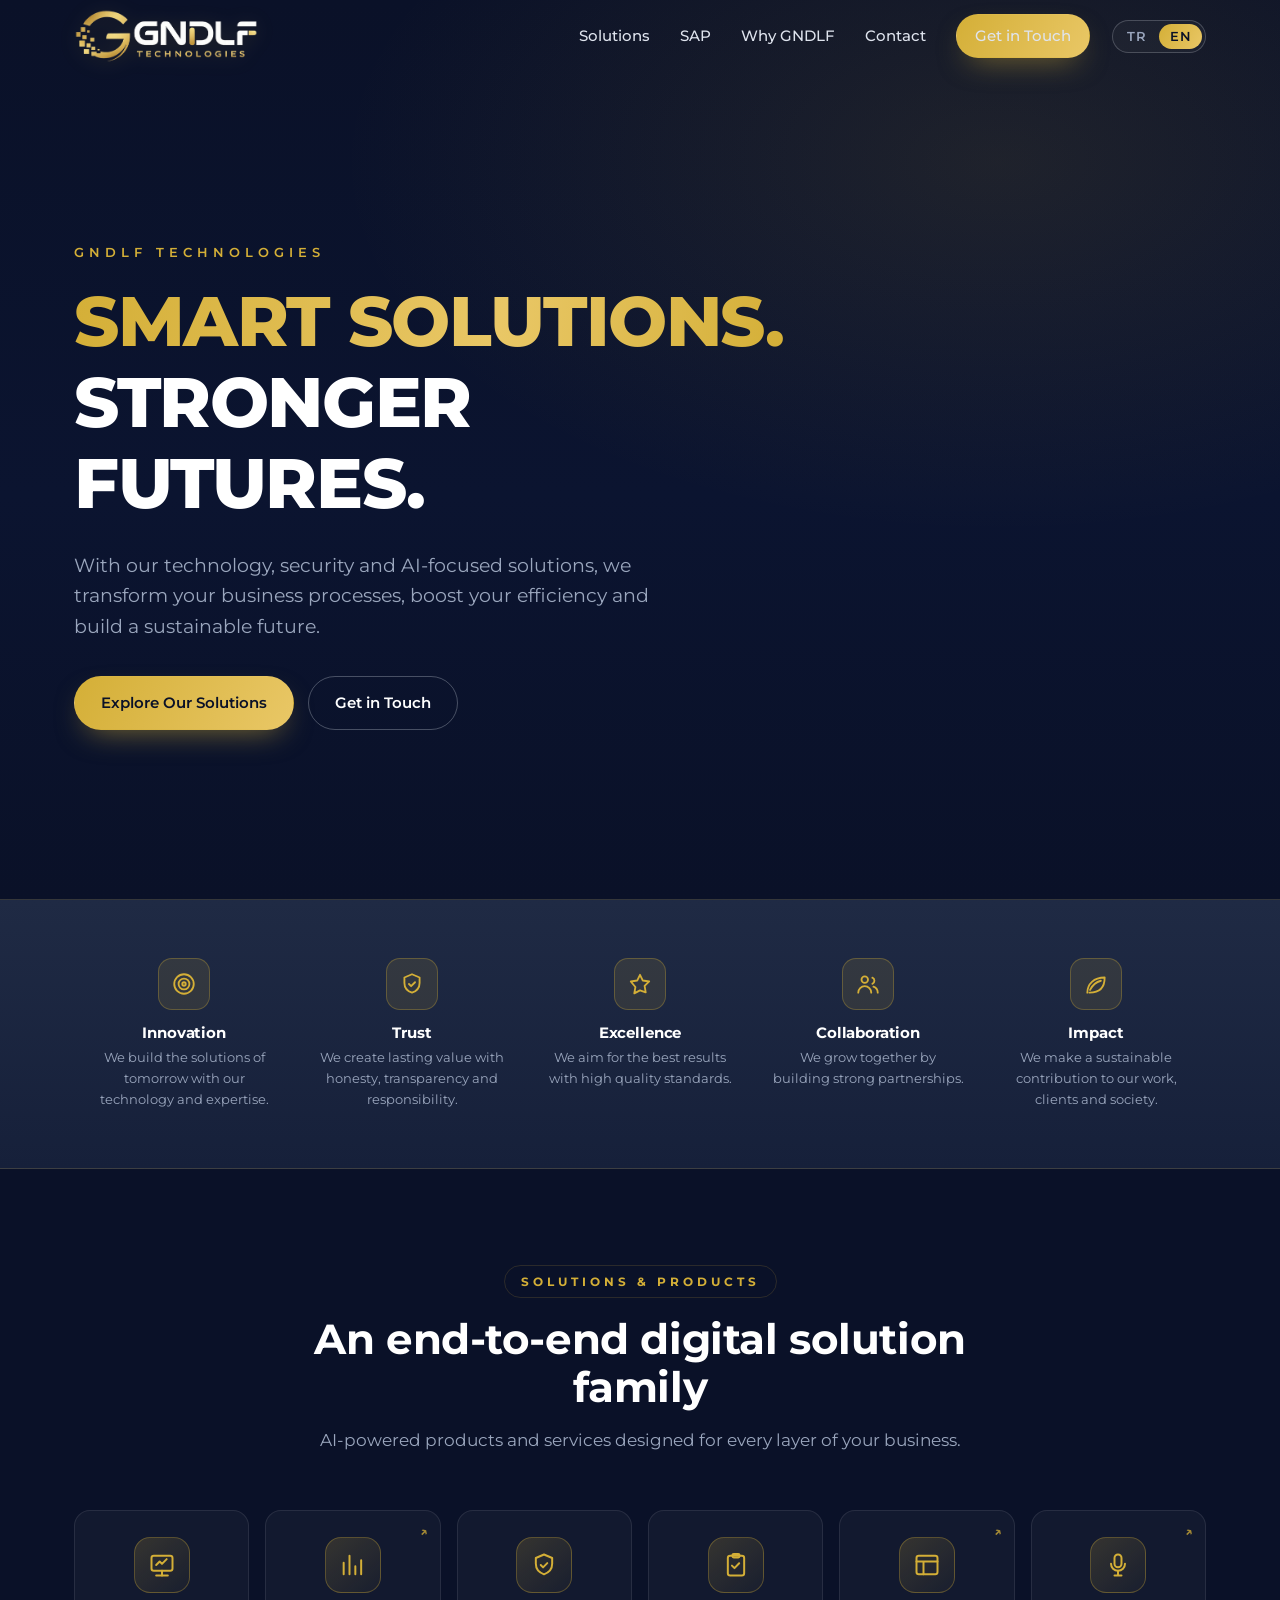
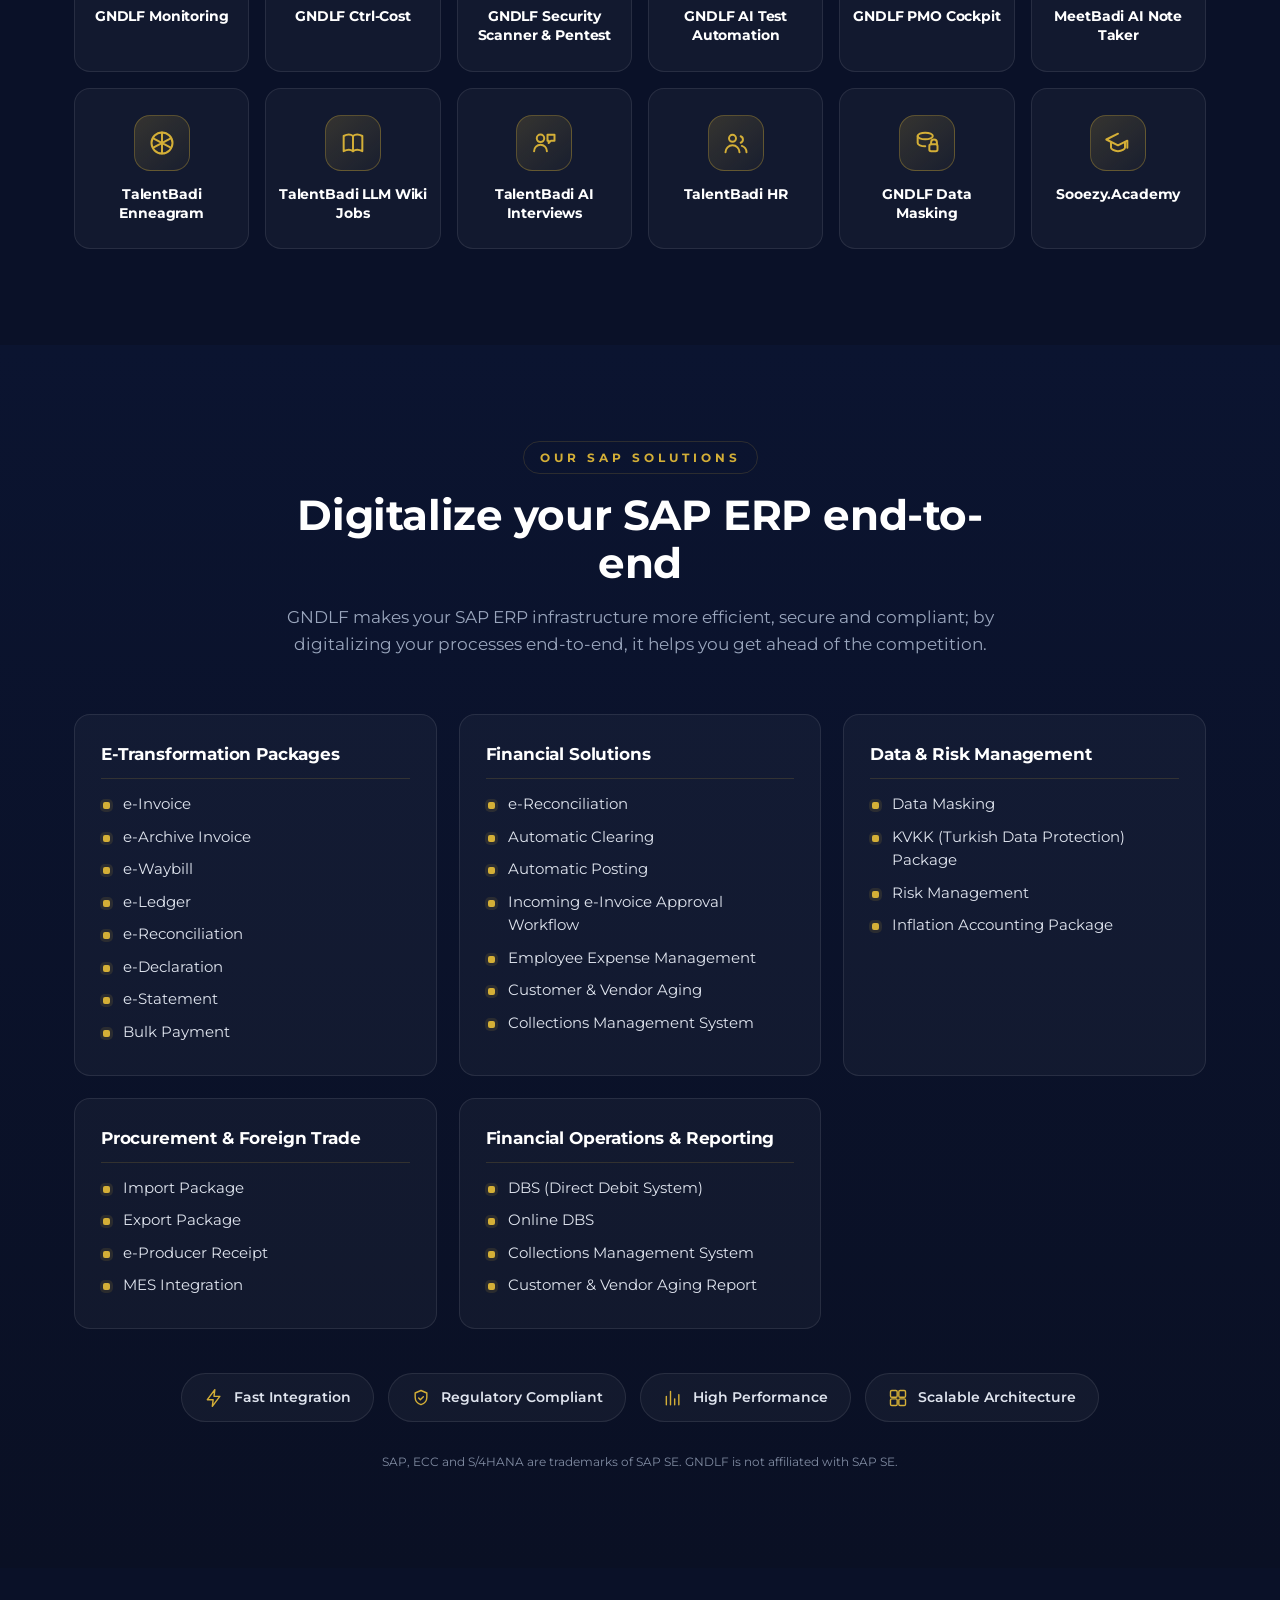
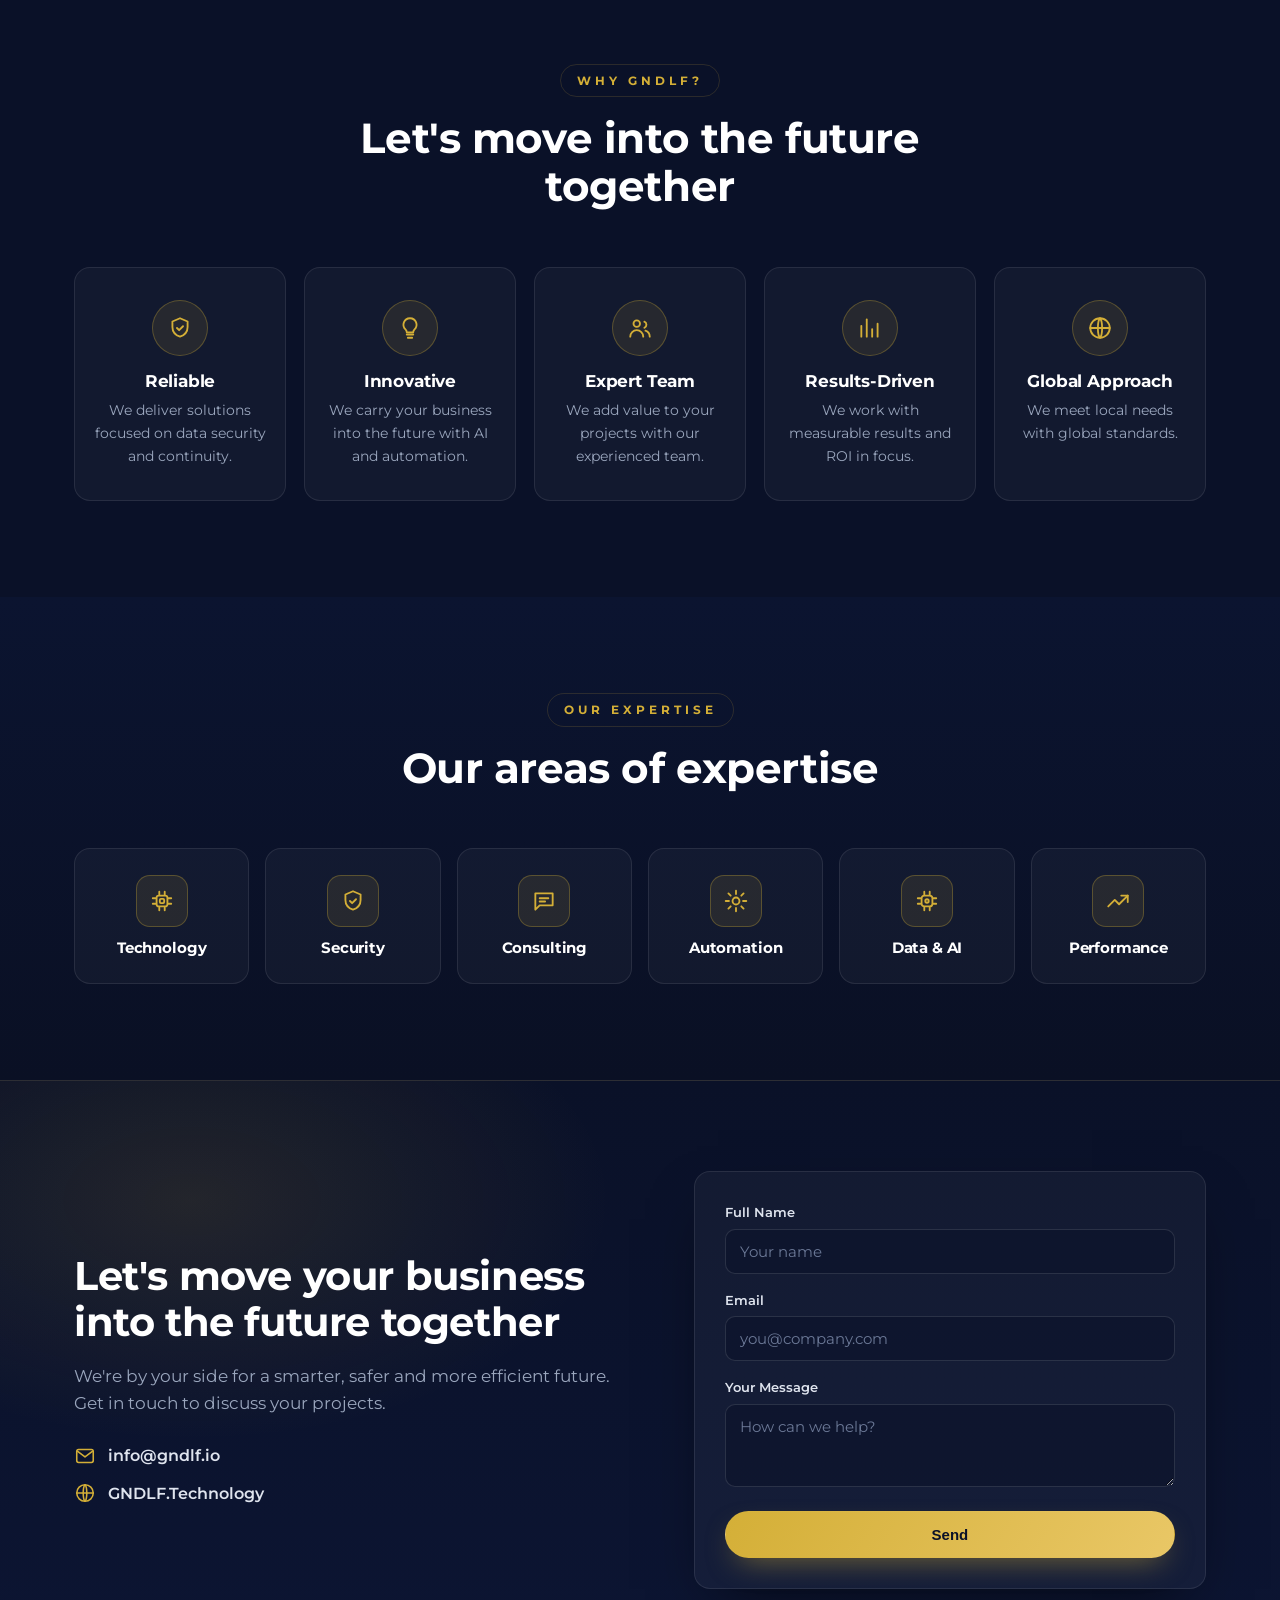
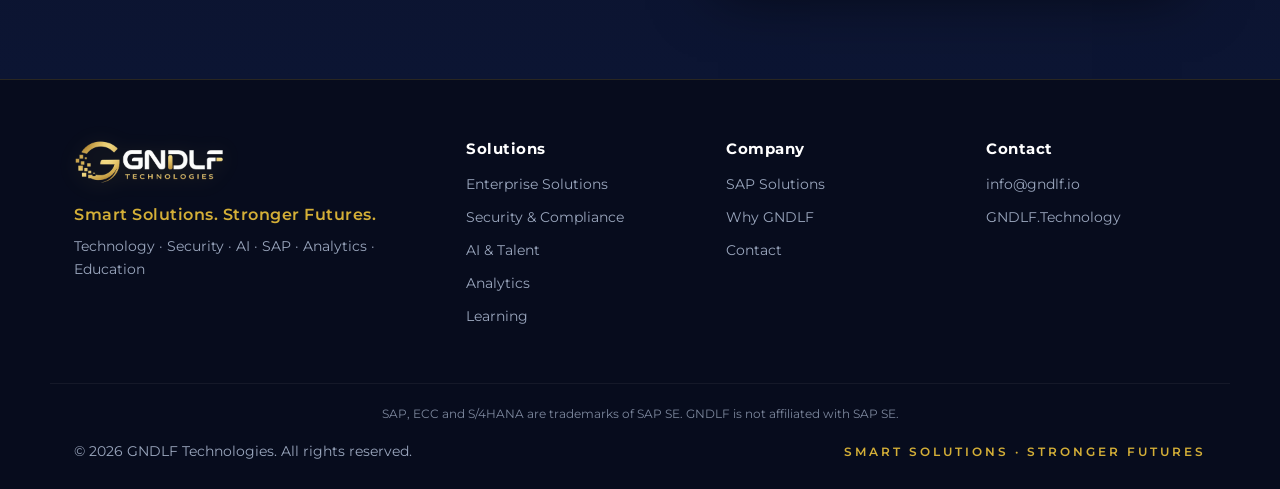
==== index.html @ 1b56cd0a "MeetBadi kartına https://meetbadi.com/ bağlantısı eklendi Ctrl-Cost ve PMO Cockpit kartlarıyla aynı " ====
<!DOCTYPE html>
<html lang="en">
<head>
  <meta charset="UTF-8" />
  <meta name="viewport" content="width=device-width, initial-scale=1.0" />
  <title>GNDLF.Technology</title>
  <meta name="keywords" content="GNDLF.Technology, GNDLF Technologies, SAP Basis automation, yapay zeka, güvenlik, analitik, dijital dönüşüm" />
  <meta name="description" content="GNDLF.Technology enables companies to automate their daily SAP Basis and other administrative tasks, enhancing efficiency and performance." />
  <meta name="author" content="GNDLF.Technology" />
  <meta name="robots" content="index, follow" />
  <meta name="breadcrumb" content="GNDLF.Technology" />
  <meta name="theme-color" content="#0A1128" />
  <link rel="canonical" href="https://gndlf.technology/" />

  <!-- Open Graph -->
  <meta property="og:title" content="GNDLF.Technology" />
  <meta property="og:site_name" content="GNDLF.Technology" />
  <meta property="og:url" content="https://gndlf.technology/" />
  <meta property="og:description" content="GNDLF.Technology enables companies to automate their daily SAP Basis and other administrative tasks, enhancing efficiency and performance." />
  <meta property="og:type" content="website" />
  <meta property="og:image" content="https://gndlf.technology/img/og-preview.png" />
  <meta property="og:image:width" content="1200" />
  <meta property="og:image:height" content="630" />
  <meta property="og:image:alt" content="GNDLF Technologies — Smart Solutions. Stronger Futures." />

  <!-- Twitter -->
  <meta name="twitter:card" content="summary_large_image" />
  <meta name="twitter:title" content="GNDLF.Technology" />
  <meta name="twitter:description" content="GNDLF.Technology enables companies to automate their daily SAP Basis and other administrative tasks, enhancing efficiency and performance." />
  <meta name="twitter:image" content="https://gndlf.technology/img/og-preview.png" />
  <link rel="icon" href="data:image/svg+xml,%3Csvg xmlns='http://www.w3.org/2000/svg' viewBox='0 0 120 120'%3E%3Ccircle cx='60' cy='60' r='60' fill='%230A1128'/%3E%3Cpath d='M80 80 A30 30 0 1 1 89 49' fill='none' stroke='%23D4AF37' stroke-width='12' stroke-linecap='round'/%3E%3Cpath d='M56 54 L85 57 L85 61 L56 64 Z' fill='%23D4AF37'/%3E%3Crect x='24' y='46' width='8' height='8' rx='1.5' fill='%23D4AF37'/%3E%3Crect x='15' y='56' width='6' height='6' rx='1' fill='%23D4AF37'/%3E%3C/svg%3E" />
  <link rel="preconnect" href="https://fonts.googleapis.com" />
  <link rel="preconnect" href="https://fonts.gstatic.com" crossorigin />
  <link href="https://fonts.googleapis.com/css2?family=Montserrat:wght@400;500;600;700;800&display=swap" rel="stylesheet" />
  <style>
    :root{
      --logo:url("[data-uri]");
      --navy:#0A1128; --navy-2:#0d1730; --slate:#1F2A44; --gold:#D4AF37; --gold-2:#e9c766;
      --mist:#E6EBF2; --white:#FFFFFF; --ink:#0A1128; --text:#dfe4ee; --muted:#9aa6bd;
      --line:rgba(214,175,55,0.16); --card-bg:rgba(255,255,255,0.035); --card-bd:rgba(255,255,255,0.09);
      --radius:16px; --radius-sm:10px; --maxw:1180px; --shadow:0 24px 60px -24px rgba(0,0,0,0.65);
      --ease:cubic-bezier(.22,.61,.36,1);
    }
    *{box-sizing:border-box;}
    html{scroll-behavior:smooth; scroll-padding-top:84px;}
    body{margin:0; font-family:'Montserrat',system-ui,-apple-system,Segoe UI,Roboto,Arial,sans-serif;
      color:var(--text); background:var(--navy); line-height:1.6; -webkit-font-smoothing:antialiased; overflow-x:hidden;}
    img{max-width:100%; display:block;}
    a{color:inherit; text-decoration:none;}
    .container{width:100%; max-width:var(--maxw); margin:0 auto; padding:0 24px;}
    h1,h2,h3,h4{line-height:1.15; margin:0; letter-spacing:-0.01em; font-weight:700;}
    .grad-gold{background:linear-gradient(100deg,var(--gold) 0%,var(--gold-2) 60%,var(--gold) 100%);
      -webkit-background-clip:text; background-clip:text; color:transparent;}

    .btn{display:inline-flex; align-items:center; justify-content:center; gap:8px; padding:14px 26px;
      border-radius:999px; font-weight:600; font-size:15px; cursor:pointer; border:1px solid transparent;
      transition:transform .25s var(--ease),box-shadow .25s var(--ease),background .25s,color .25s; white-space:nowrap;}
    .btn--gold{background:linear-gradient(120deg,var(--gold),var(--gold-2)); color:var(--navy);
      box-shadow:0 12px 30px -12px rgba(212,175,55,0.6);}
    .btn--gold:hover{transform:translateY(-2px); box-shadow:0 18px 40px -12px rgba(212,175,55,0.75);}
    .btn--ghost{background:transparent; color:var(--white); border-color:rgba(230,235,242,0.28);}
    .btn--ghost:hover{border-color:var(--gold); color:var(--gold); transform:translateY(-2px);}
    .btn--sm{padding:9px 18px; font-size:14px;}
    .btn--block{width:100%;}

    .site-header{position:fixed; inset:0 0 auto 0; z-index:60;
      transition:background .35s,backdrop-filter .35s,border-color .35s,box-shadow .35s; border-bottom:1px solid transparent;}
    .site-header.scrolled{background:rgba(10,17,40,0.82); backdrop-filter:blur(14px);
      border-bottom-color:var(--line); box-shadow:0 10px 30px -20px rgba(0,0,0,.8);}
    .nav{display:flex; align-items:center; justify-content:space-between; height:72px;}
    .brand{display:inline-flex; align-items:center; gap:12px;}
    .brand__mark{filter:drop-shadow(0 4px 12px rgba(212,175,55,.28)); flex:0 0 auto;}
    .brand__logo{display:block; flex:0 0 auto; background:var(--logo) left center/contain no-repeat; height:54px; width:184px; filter:drop-shadow(0 3px 10px rgba(212,175,55,.16));}
    .footer__brand .brand__logo{height:44px; width:150px;}
    .brand__text{display:flex; flex-direction:column; line-height:1;}
    .brand__name{font-weight:800; font-size:21px; letter-spacing:2px;
      background:linear-gradient(92deg,#f0d283 0%,#f4dfa0 38%,#ffffff 78%);
      -webkit-background-clip:text; background-clip:text; color:transparent;}
    .brand__sub{font-size:9px; letter-spacing:5.5px; color:var(--gold); margin-top:4px;}
    .nav__right{display:flex; align-items:center; gap:22px;}
    .nav__links{display:flex; align-items:center; gap:30px;}
    .lang{display:inline-flex; align-items:center; gap:2px; padding:3px; border-radius:999px;
      border:1px solid rgba(230,235,242,0.22); background:rgba(255,255,255,0.03);}
    .lang__btn{border:0; background:transparent; cursor:pointer; color:var(--muted); font-family:inherit;
      font-weight:600; font-size:12.5px; letter-spacing:.5px; padding:5px 11px; border-radius:999px; transition:background .2s,color .2s;}
    .lang__btn:hover{color:var(--white);}
    .lang__btn.is-active{background:linear-gradient(120deg,var(--gold),var(--gold-2)); color:var(--navy);}
    .nav__links a{font-size:15px; font-weight:500; color:var(--text); transition:color .2s; position:relative;}
    .nav__links a:not(.btn):hover{color:var(--gold);}
    .nav__links a:not(.btn)::after{content:""; position:absolute; left:0; bottom:-6px; height:2px; width:0;
      background:var(--gold); transition:width .25s var(--ease);}
    .nav__links a:not(.btn):hover::after,.nav__links a.active::after{width:100%;}
    .nav__toggle{display:none; flex-direction:column; gap:5px; background:none; border:0; cursor:pointer; padding:8px;}
    .nav__toggle span{width:26px; height:2px; background:var(--white); border-radius:2px; transition:transform .3s var(--ease),opacity .3s;}
    .nav__toggle.open span:nth-child(1){transform:translateY(7px) rotate(45deg);}
    .nav__toggle.open span:nth-child(2){opacity:0;}
    .nav__toggle.open span:nth-child(3){transform:translateY(-7px) rotate(-45deg);}

    .hero{position:relative; min-height:100vh; display:flex; align-items:center; overflow:hidden; padding-top:72px;}
    .hero__bg{position:absolute; inset:0; z-index:0;}
    #networkCanvas{position:absolute; inset:0; width:100%; height:100%;}
    .hero::before{content:""; position:absolute; inset:0; z-index:1;
      background:radial-gradient(1100px 620px at 78% 18%,rgba(212,175,55,0.10),transparent 60%),
      linear-gradient(180deg,var(--navy) 0%,#0b1430 55%,var(--navy) 100%);}
    .hero__glow{position:absolute; right:-8%; top:8%; width:620px; height:620px; z-index:1;
      background:radial-gradient(circle,rgba(212,175,55,0.16),transparent 62%); filter:blur(10px); pointer-events:none;}
    .hero__inner{position:relative; z-index:2; padding:60px 24px;}
    .hero__content{max-width:720px;}
    .hero__eyebrow{color:var(--gold); font-weight:600; letter-spacing:5px; font-size:13px; margin:0 0 18px;}
    .hero__title{font-size:clamp(2.4rem,6.2vw,4.4rem); font-weight:800; letter-spacing:-0.02em; color:var(--white);}
    .hero__lead{margin:26px 0 34px; font-size:clamp(1rem,1.6vw,1.2rem); color:var(--muted); max-width:620px;}
    .hero__actions{display:flex; gap:14px; flex-wrap:wrap;}

    .values{position:relative; z-index:3; margin-top:-1px; background:linear-gradient(180deg,var(--slate),#16203a);
      border-top:1px solid var(--line); border-bottom:1px solid var(--line);}
    .values__grid{display:grid; grid-template-columns:repeat(5,1fr); gap:8px; padding:40px 24px;}
    .value{text-align:center; padding:18px 14px; border-radius:var(--radius-sm); transition:background .3s;}
    .value:hover{background:rgba(255,255,255,0.04);}
    .value__icon{display:inline-grid; place-items:center; width:52px; height:52px; margin:0 auto 14px;
      border-radius:14px; background:rgba(212,175,55,0.12); color:var(--gold); border:1px solid rgba(212,175,55,.3);}
    .value__icon svg{width:26px; height:26px;}
    .value h3{font-size:15px; color:var(--white); margin-bottom:6px;}
    .value p{font-size:13px; color:var(--muted); margin:0;}

    .section{padding:96px 0; position:relative;}
    .section--alt{background:linear-gradient(180deg,#0b1430,#0a1024);}
    .section__head{max-width:720px; margin:0 auto 56px; text-align:center;}
    .kicker{display:inline-block; color:var(--gold); font-weight:700; letter-spacing:4px; font-size:12px;
      padding:6px 16px; border:1px solid var(--line); border-radius:999px; margin-bottom:18px;}
    .section__head h2{font-size:clamp(1.7rem,3.4vw,2.6rem); color:var(--white);}
    .section__head p{color:var(--muted); margin:16px 0 0; font-size:1.05rem;}

    .cards{display:grid; gap:22px;}
    .cards--solutions{grid-template-columns:repeat(3,1fr);}
    .cards--sap{grid-template-columns:repeat(3,1fr);}
    .card{background:var(--card-bg); border:1px solid var(--card-bd); border-radius:var(--radius);
      padding:30px 26px; position:relative; overflow:hidden;
      transition:transform .35s var(--ease),border-color .35s,box-shadow .35s,background .35s;}
    .card::before{content:""; position:absolute; inset:0 0 auto 0; height:3px;
      background:linear-gradient(90deg,transparent,var(--gold),transparent); opacity:0; transition:opacity .35s;}
    .card:hover{transform:translateY(-6px); border-color:rgba(212,175,55,0.45); box-shadow:var(--shadow); background:rgba(255,255,255,0.05);}
    .card:hover::before{opacity:1;}
    .card__icon{display:grid; place-items:center; width:62px; height:62px; border-radius:16px; margin-bottom:20px;
      background:linear-gradient(140deg,rgba(212,175,55,.18),rgba(212,175,55,.04)); border:1px solid rgba(212,175,55,.32); color:var(--gold);}
    .card__icon svg{width:30px; height:30px;}
    .card h3{color:var(--white); font-size:1.2rem; margin-bottom:12px;}
    .card__desc{color:var(--muted); font-size:0.95rem; margin:0 0 18px;}
    .card__list{list-style:none; margin:0; padding:0; display:flex; flex-direction:column; gap:9px;}
    .card__list li{font-size:0.92rem; color:var(--text); padding-left:22px; position:relative;}
    .card__list li::before{content:""; position:absolute; left:2px; top:9px; width:7px; height:7px; border-radius:2px;
      background:var(--gold); box-shadow:0 0 0 3px rgba(212,175,55,.12);}
    .card--sap h3{font-size:1.05rem; padding-bottom:14px; margin-bottom:14px; border-bottom:1px solid var(--line);}

    .sap-badges{display:flex; flex-wrap:wrap; gap:14px; justify-content:center; margin-top:44px;}
    .sap-badge{display:inline-flex; align-items:center; gap:10px; padding:12px 22px; border-radius:999px;
      background:rgba(255,255,255,0.04); border:1px solid var(--card-bd); color:var(--text); font-weight:600; font-size:0.9rem;}
    .sap-badge span{display:inline-grid; place-items:center; color:var(--gold);}
    .sap-badge svg{width:20px; height:20px;}
    .sap-badge b{font-weight:600;}
    .sap-tm{max-width:780px; margin:30px auto 0; text-align:center; color:var(--muted); font-size:0.78rem; opacity:.82;}

    .why-grid{display:grid; grid-template-columns:repeat(5,1fr); gap:18px;}
    .why{text-align:center; padding:32px 18px; border-radius:var(--radius); background:var(--card-bg);
      border:1px solid var(--card-bd); transition:transform .3s var(--ease),border-color .3s;}
    .why:hover{transform:translateY(-5px); border-color:rgba(212,175,55,.4);}
    .why__icon{display:inline-grid; place-items:center; width:56px; height:56px; margin-bottom:16px;
      border-radius:50%; background:rgba(212,175,55,0.1); border:1px solid rgba(212,175,55,.3); color:var(--gold);}
    .why__icon svg{width:26px; height:26px;}
    .why h3{color:var(--white); font-size:1.05rem; margin-bottom:8px;}
    .why p{color:var(--muted); font-size:0.9rem; margin:0;}

    .products{display:grid; grid-template-columns:repeat(6,1fr); gap:16px;}
    .product{position:relative; text-align:center; padding:26px 12px; border-radius:var(--radius); background:var(--card-bg); border:1px solid var(--card-bd); transition:transform .3s var(--ease),border-color .3s,background .3s;}
    .product--link{cursor:pointer;}
    .product--link::after{content:"\2197"; position:absolute; top:10px; right:12px; color:var(--gold); font-weight:700; font-size:13px; opacity:.75;}
    .product:hover{transform:translateY(-6px); border-color:rgba(212,175,55,.45); background:rgba(255,255,255,0.05);}
    .product__icon{display:inline-grid; place-items:center; width:56px; height:56px; margin-bottom:14px; border-radius:16px; background:linear-gradient(140deg,rgba(212,175,55,.18),rgba(212,175,55,.04)); border:1px solid rgba(212,175,55,.32); color:var(--gold);}
    .product__icon svg{width:28px; height:28px;}
    .product h3{color:var(--white); font-size:0.9rem; margin:0; line-height:1.3;}
    @media (max-width:1024px){.products{grid-template-columns:repeat(4,1fr);}}
    @media (max-width:680px){.products{grid-template-columns:repeat(3,1fr);}}
    @media (max-width:460px){.products{grid-template-columns:repeat(2,1fr);}}
    .areas{display:grid; grid-template-columns:repeat(6,1fr); gap:16px;}
    .area{text-align:center; padding:26px 12px; border-radius:var(--radius); background:var(--card-bg); border:1px solid var(--card-bd); transition:transform .3s var(--ease),border-color .3s;}
    .area:hover{transform:translateY(-5px); border-color:rgba(212,175,55,.4);}
    .area__icon{display:inline-grid; place-items:center; width:52px; height:52px; margin-bottom:12px; border-radius:14px; background:rgba(212,175,55,0.1); border:1px solid rgba(212,175,55,.3); color:var(--gold);}
    .area__icon svg{width:26px; height:26px;}
    .area h3{color:var(--white); font-size:0.95rem; margin:0;}
    @media (max-width:900px){.areas{grid-template-columns:repeat(3,1fr);}}
    @media (max-width:520px){.areas{grid-template-columns:repeat(2,1fr);}}
    .cta{padding:90px 0; position:relative;
      background:radial-gradient(700px 400px at 15% 20%,rgba(212,175,55,0.12),transparent 60%),
      linear-gradient(180deg,var(--navy),#0c1533); border-top:1px solid var(--line);}
    .cta__inner{display:grid; grid-template-columns:1.05fr 0.95fr; gap:54px; align-items:center;}
    .cta__text h2{font-size:clamp(1.7rem,3.4vw,2.5rem); color:var(--white);}
    .cta__text p{color:var(--muted); margin:18px 0 26px; font-size:1.05rem;}
    .cta__links{display:flex; flex-direction:column; gap:12px;}
    .cta__link{display:inline-flex; align-items:center; gap:12px; color:var(--text); font-weight:600; width:fit-content; transition:color .2s;}
    .cta__link:hover{color:var(--gold);}
    .cta__link svg{width:22px; height:22px; color:var(--gold);}
    .cta__form{background:rgba(255,255,255,0.04); border:1px solid var(--card-bd); border-radius:var(--radius); padding:30px; box-shadow:var(--shadow);}
    .field{margin-bottom:16px;}
    .field label{display:block; font-size:13px; font-weight:600; color:var(--text); margin-bottom:6px;}
    .field input,.field textarea{width:100%; padding:12px 14px; border-radius:var(--radius-sm);
      background:rgba(10,17,40,0.55); border:1px solid rgba(255,255,255,0.12); color:var(--white);
      font-family:inherit; font-size:15px; transition:border-color .2s,box-shadow .2s; resize:vertical;}
    .field input:focus,.field textarea:focus{outline:none; border-color:var(--gold); box-shadow:0 0 0 3px rgba(212,175,55,0.16);}
    .field input::placeholder,.field textarea::placeholder{color:#6b7896;}
    .cta__note{margin:14px 0 0; font-size:14px; color:var(--gold-2); text-align:center;}

    .site-footer{background:#070c1d; border-top:1px solid var(--line); padding-top:60px;}
    .footer__grid{display:grid; grid-template-columns:1.6fr 1fr 1fr 1fr; gap:40px; padding-bottom:44px;}
    .footer__brand .brand{margin-bottom:18px;}
    .footer__tag{color:var(--gold); font-weight:600; margin:0 0 8px; letter-spacing:.5px;}
    .footer__desc{color:var(--muted); font-size:0.9rem; margin:0;}
    .footer__col h4{color:var(--white); font-size:0.95rem; margin-bottom:16px; letter-spacing:.5px;}
    .footer__col a{display:block; color:var(--muted); font-size:0.9rem; margin-bottom:10px; transition:color .2s;}
    .footer__col a:hover{color:var(--gold);}
    .footer__legal{border-top:1px solid rgba(255,255,255,0.07); padding:20px 24px 0; color:var(--muted); font-size:0.76rem; opacity:.8; text-align:center;}
    .footer__bottom{display:flex; justify-content:space-between; align-items:center; gap:16px; flex-wrap:wrap;
      padding:18px 24px 26px; color:var(--muted); font-size:0.85rem;}
    .footer__pill{color:var(--gold); letter-spacing:3px; font-weight:600; font-size:0.72rem;}

    .js .reveal{opacity:0; transform:translateY(26px); transition:opacity .7s var(--ease),transform .7s var(--ease);}
    .js .reveal.in{opacity:1; transform:none;}

    @media (max-width:1024px){
      .cards--solutions,.cards--sap{grid-template-columns:repeat(2,1fr);}
      .values__grid{grid-template-columns:repeat(3,1fr);}
      .why-grid{grid-template-columns:repeat(3,1fr);}
    }
    @media (max-width:820px){
      .nav__toggle{display:flex;}
      .nav__links{position:fixed; inset:72px 0 auto 0; flex-direction:column; align-items:stretch; gap:0;
        background:rgba(10,17,40,0.97); backdrop-filter:blur(16px); border-bottom:1px solid var(--line);
        padding:10px 24px 24px; transform:translateY(-120%); transition:transform .38s var(--ease); box-shadow:var(--shadow);}
      .nav__links.open{transform:translateY(0);}
      .nav__links a{padding:14px 4px; border-bottom:1px solid rgba(255,255,255,0.06);}
      .nav__cta{margin-top:12px;}
      .cta__inner{grid-template-columns:1fr; gap:34px;}
      .footer__grid{grid-template-columns:1fr 1fr;}
    }
    @media (max-width:620px){
      .values__grid{grid-template-columns:repeat(2,1fr);}
      .cards--solutions,.cards--sap{grid-template-columns:1fr;}
      .why-grid{grid-template-columns:repeat(2,1fr);}
      .section{padding:68px 0;}
        .footer__grid{grid-template-columns:1fr; gap:28px;}
      .footer__bottom{flex-direction:column; text-align:center;}
    }
    @media (prefers-reduced-motion:reduce){
      *{animation:none !important; transition:none !important;}
      .reveal{opacity:1; transform:none;}
      html{scroll-behavior:auto;}
    }
  </style>
</head>
<body>

  <header class="site-header" id="siteHeader">
    <div class="container nav">
      <a href="#top" class="brand" aria-label="GNDLF Technologies">
        <span class="brand__logo" role="img" aria-label="GNDLF Technologies"></span>
      </a>
      <div class="nav__right">
        <nav class="nav__links" id="navLinks" aria-label="Ana menü">
          <a href="#cozumler" data-i18n="nav.solutions">Çözümler</a>
          <a href="#sap">SAP</a>
          <a href="#neden" data-i18n="nav.why">Neden GNDLF</a>
          <a href="#iletisim" data-i18n="nav.contact">İletişim</a>
          <a href="#iletisim" class="btn btn--gold btn--sm nav__cta" data-i18n="nav.cta">Bize Ulaşın</a>
        </nav>
        <div class="lang" role="group" aria-label="Dil / Language">
          <button type="button" class="lang__btn" data-set-lang="tr">TR</button>
          <button type="button" class="lang__btn is-active" data-set-lang="en">EN</button>
        </div>
        <button class="nav__toggle" id="navToggle" aria-label="Menü" aria-expanded="false"><span></span><span></span><span></span></button>
      </div>
    </div>
  </header>

  <main id="top">

    <section class="hero" id="hero">
      <div class="hero__bg" aria-hidden="true"><canvas id="networkCanvas"></canvas><div class="hero__glow"></div></div>
      <div class="container hero__inner">
        <div class="hero__content reveal">
          <p class="hero__eyebrow">GNDLF TECHNOLOGIES</p>
          <h1 class="hero__title"><span class="grad-gold">SMART SOLUTIONS.</span><br /><span>STRONGER FUTURES.</span></h1>
          <p class="hero__lead" data-i18n="hero.lead">Teknoloji, güvenlik ve yapay zeka odaklı çözümlerimizle iş süreçlerinizi dönüştürüyor, verimliliğinizi artırıyor ve sürdürülebilir bir gelecek inşa ediyoruz.</p>
          <div class="hero__actions">
            <a href="#cozumler" class="btn btn--gold" data-i18n="hero.cta1">Çözümlerimizi Keşfedin</a>
            <a href="#iletisim" class="btn btn--ghost" data-i18n="hero.cta2">Bize Ulaşın</a>
          </div>
        </div>
      </div>
    </section>

        <section class="values" aria-label="Değerlerimiz">
      <div class="container values__grid">
        <div class="value reveal"><span class="value__icon"><svg viewBox="0 0 24 24" fill="none" stroke="currentColor" stroke-width="1.7" stroke-linecap="round" stroke-linejoin="round"><circle cx="12" cy="12" r="9"/><circle cx="12" cy="12" r="5"/><circle cx="12" cy="12" r="1.6"/></svg></span><h3 data-i18n="val.t1">İnovasyon</h3><p data-i18n="val.1">Teknoloji ve uzmanlığımızla yarının çözümlerini geliştiriyoruz.</p></div>
        <div class="value reveal"><span class="value__icon"><svg viewBox="0 0 24 24" fill="none" stroke="currentColor" stroke-width="1.7" stroke-linecap="round" stroke-linejoin="round"><path d="M12 3l7 3v5c0 4.5-3 7.6-7 9-4-1.4-7-4.5-7-9V6z"/><path d="M9.2 12l2 2 3.6-3.6"/></svg></span><h3 data-i18n="val.t2">Güven</h3><p data-i18n="val.2">Dürüstlük, şeffaflık ve sorumlulukla kalıcı değer yaratıyoruz.</p></div>
        <div class="value reveal"><span class="value__icon"><svg viewBox="0 0 24 24" fill="none" stroke="currentColor" stroke-width="1.7" stroke-linecap="round" stroke-linejoin="round"><path d="M12 3.5l2.6 5.3 5.9.86-4.25 4.14 1 5.86L12 17.9l-5.25 2.76 1-5.86L3.5 9.66l5.9-.86z"/></svg></span><h3 data-i18n="val.t3">Mükemmellik</h3><p data-i18n="val.3">Yüksek kalite standartlarıyla en iyi sonuçları hedefliyoruz.</p></div>
        <div class="value reveal"><span class="value__icon"><svg viewBox="0 0 24 24" fill="none" stroke="currentColor" stroke-width="1.7" stroke-linecap="round" stroke-linejoin="round"><circle cx="9" cy="8" r="3"/><path d="M3 20a6 6 0 0 1 12 0"/><path d="M16 6.2a3 3 0 0 1 0 5.6"/><path d="M17 14.5a6 6 0 0 1 4 5.5"/></svg></span><h3 data-i18n="val.t4">İş Birliği</h3><p data-i18n="val.4">Güçlü ortaklıklar kurarak birlikte büyüyoruz.</p></div>
        <div class="value reveal"><span class="value__icon"><svg viewBox="0 0 24 24" fill="none" stroke="currentColor" stroke-width="1.7" stroke-linecap="round" stroke-linejoin="round"><path d="M4 20c0-8 6-14 16-14 0 10-6 14-14 14"/><path d="M6.5 17.5c2.5-5 6-7.5 10-8.5"/></svg></span><h3 data-i18n="val.t5">Etki</h3><p data-i18n="val.5">İşimize, müşterilerimize ve topluma sürdürülebilir katkı sağlıyoruz.</p></div>
      </div>
    </section>

        <section class="section" id="cozumler">
      <div class="container">
        <header class="section__head reveal">
          <span class="kicker" data-i18n="sol.kicker">ÇÖZÜM VE ÜRÜNLERİMİZ</span>
          <h2 data-i18n="sol.h2">Uçtan uca dijital çözüm ailesi</h2>
          <p data-i18n="sol.p">İşletmenizin her katmanı için tasarlanmış, yapay zeka ile güçlendirilmiş ürün ve hizmetler.</p>
        </header>
        <div class="products">
          <div class="product reveal"><span class="product__icon"><svg viewBox="0 0 24 24" fill="none" stroke="currentColor" stroke-width="1.7" stroke-linecap="round" stroke-linejoin="round"><rect x="3" y="4" width="18" height="13" rx="2"/><path d="M7 21h10"/><path d="M12 17v4"/><path d="M7 12l3-3 2 2 4-4"/></svg></span><h3>GNDLF Monitoring</h3></div>
          <a class="product product--link reveal" href="https://ctrlcost.co/" target="_blank" rel="noopener" title="Ctrl-Cost — yeni sekmede aç"><span class="product__icon"><svg viewBox="0 0 24 24" fill="none" stroke="currentColor" stroke-width="1.7" stroke-linecap="round" stroke-linejoin="round"><path d="M4 20V10M9 20V4M14 20v-7M19 20V8"/></svg></span><h3>GNDLF Ctrl-Cost</h3></a>
          <div class="product reveal"><span class="product__icon"><svg viewBox="0 0 24 24" fill="none" stroke="currentColor" stroke-width="1.7" stroke-linecap="round" stroke-linejoin="round"><path d="M12 3l7 3v5c0 4.5-3 7.6-7 9-4-1.4-7-4.5-7-9V6z"/><path d="M9.2 12l2 2 3.6-3.6"/></svg></span><h3>GNDLF Security Scanner &amp; Pentest</h3></div>
          <div class="product reveal"><span class="product__icon"><svg viewBox="0 0 24 24" fill="none" stroke="currentColor" stroke-width="1.7" stroke-linecap="round" stroke-linejoin="round"><rect x="5" y="4" width="14" height="17" rx="2"/><rect x="9" y="2.5" width="6" height="3" rx="1"/><path d="M8.5 12.5l2.2 2.2 4-4.2"/></svg></span><h3>GNDLF AI Test Automation</h3></div>
          <a class="product product--link reveal" href="pmo-cockpit.html" target="_blank" rel="noopener" title="GNDLF PMO Cockpit — yeni sekmede aç"><span class="product__icon"><svg viewBox="0 0 24 24" fill="none" stroke="currentColor" stroke-width="1.7" stroke-linecap="round" stroke-linejoin="round"><rect x="3" y="4" width="18" height="16" rx="2"/><path d="M3 9h18M9 9v11"/></svg></span><h3>GNDLF PMO Cockpit</h3></a>
          <a class="product product--link reveal" href="https://meetbadi.com/" target="_blank" rel="noopener" title="MeetBadi — yeni sekmede aç"><span class="product__icon"><svg viewBox="0 0 24 24" fill="none" stroke="currentColor" stroke-width="1.7" stroke-linecap="round" stroke-linejoin="round"><rect x="9" y="3" width="6" height="11" rx="3"/><path d="M6 11a6 6 0 0 0 12 0"/><path d="M12 17v4M9 21h6"/></svg></span><h3>MeetBadi AI Note Taker</h3></a>
          <div class="product reveal"><span class="product__icon"><svg viewBox="0 0 24 24" fill="none" stroke="currentColor" stroke-width="1.7" stroke-linecap="round" stroke-linejoin="round"><circle cx="12" cy="12" r="9"/><path d="M12 3v18M4.5 8l15 8M19.5 8l-15 8"/></svg></span><h3>TalentBadi Enneagram</h3></div>
          <div class="product reveal"><span class="product__icon"><svg viewBox="0 0 24 24" fill="none" stroke="currentColor" stroke-width="1.7" stroke-linecap="round" stroke-linejoin="round"><path d="M12 6c-2-1.5-5-1.5-8 0v13c3-1.5 6-1.5 8 0 2-1.5 5-1.5 8 0V6c-3-1.5-6-1.5-8 0z"/><path d="M12 6v13"/></svg></span><h3>TalentBadi LLM Wiki Jobs</h3></div>
          <div class="product reveal"><span class="product__icon"><svg viewBox="0 0 24 24" fill="none" stroke="currentColor" stroke-width="1.7" stroke-linecap="round" stroke-linejoin="round"><circle cx="9" cy="8" r="3.2"/><path d="M3.5 19a5.5 5.5 0 0 1 11 0"/><path d="M15 5h6v5h-3l-2 2v-2h-1z"/></svg></span><h3>TalentBadi AI Interviews</h3></div>
          <div class="product reveal"><span class="product__icon"><svg viewBox="0 0 24 24" fill="none" stroke="currentColor" stroke-width="1.7" stroke-linecap="round" stroke-linejoin="round"><circle cx="9" cy="8" r="3"/><path d="M3 20a6 6 0 0 1 12 0"/><path d="M16 6.2a3 3 0 0 1 0 5.6"/><path d="M17 14.5a6 6 0 0 1 4 5.5"/></svg></span><h3>TalentBadi HR</h3></div>
          <div class="product reveal"><span class="product__icon"><svg viewBox="0 0 24 24" fill="none" stroke="currentColor" stroke-width="1.7" stroke-linecap="round" stroke-linejoin="round"><ellipse cx="10.5" cy="6" rx="6.5" ry="2.8"/><path d="M4 6v6c0 1.5 2.9 2.8 6.5 2.8"/><rect x="14" y="13" width="7" height="6" rx="1.5"/><path d="M15.5 13v-1.5a2.5 2.5 0 0 1 5 0V13"/></svg></span><h3>GNDLF Data Masking</h3></div>
          <div class="product reveal"><span class="product__icon"><svg viewBox="0 0 24 24" fill="none" stroke="currentColor" stroke-width="1.7" stroke-linecap="round" stroke-linejoin="round"><path d="M12 4L2 9l10 5 8-4v6"/><path d="M6 11.5V16c0 1.1 2.7 3 6 3s6-1.9 6-3v-4.5"/></svg></span><h3>Sooezy.Academy</h3></div>
        </div>
      </div>
    </section>

    <section class="section section--alt" id="sap">
      <div class="container">
        <header class="section__head reveal">
          <span class="kicker" data-i18n="sap.kicker">SAP ÇÖZÜMLERİMİZ</span>
          <h2 data-i18n="sap.h2">SAP ERP altyapınızı uçtan uca dijitalleştirin</h2>
          <p data-i18n="sap.p">GNDLF, SAP ERP altyapınızı daha verimli, güvenli ve uyumlu hale getirir; iş süreçlerinizi uçtan uca dijitalleştirerek rekabette öne geçmenizi sağlar.</p>
        </header>
        <div class="cards cards--sap">
          <article class="card card--sap reveal">
            <h3 data-i18n="sap.t1">E-Dönüşüm Paketleri</h3>
            <ul class="card__list"><li data-i18n="sap.t1.li1">e-Fatura</li><li data-i18n="sap.t1.li2">e-Arşiv Fatura</li><li data-i18n="sap.t1.li3">e-İrsaliye</li><li data-i18n="sap.t1.li4">e-Defter</li><li data-i18n="sap.t1.li5">e-Mutabakat</li><li data-i18n="sap.t1.li6">e-Beyanname</li><li data-i18n="sap.t1.li7">e-Ekstre</li><li data-i18n="sap.t1.li8">Toplu Ödeme</li></ul>
          </article>
          <article class="card card--sap reveal">
            <h3 data-i18n="sap.t2">Finansal Çözümler</h3>
            <ul class="card__list"><li data-i18n="sap.t2.li1">e-Mutabakat</li><li data-i18n="sap.t2.li2">Otomatik Denkleştirme</li><li data-i18n="sap.t2.li3">Otomatik Muhasebeleştirme</li><li data-i18n="sap.t2.li4">Gelen e-Fatura Onay Mekanizması</li><li data-i18n="sap.t2.li5">Personel Masraf Yönetimi</li><li data-i18n="sap.t2.li6">Müşteri &amp; Satıcı Yaşlandırma</li><li data-i18n="sap.t2.li7">Tahsilat Yönetim Sistemi</li></ul>
          </article>
          <article class="card card--sap reveal">
            <h3 data-i18n="sap.t3">Veri &amp; Risk Yönetimi</h3>
            <ul class="card__list"><li data-i18n="sap.t3.li1">Data Masking</li><li data-i18n="sap.t3.li2">KVKK Paketi</li><li data-i18n="sap.t3.li3">Risk Management</li><li data-i18n="sap.t3.li4">Enflasyon Muhasebesi Paketi</li></ul>
          </article>
          <article class="card card--sap reveal">
            <h3 data-i18n="sap.t4">Tedarik &amp; Dış Ticaret</h3>
            <ul class="card__list"><li data-i18n="sap.t4.li1">İthalat Paketi</li><li data-i18n="sap.t4.li2">İhracat Paketi</li><li data-i18n="sap.t4.li3">e-Müstahsil</li><li data-i18n="sap.t4.li4">MES Entegrasyonu</li></ul>
          </article>
          <article class="card card--sap reveal">
            <h3 data-i18n="sap.t5">Finansal Operasyonlar &amp; Raporlama</h3>
            <ul class="card__list"><li data-i18n="sap.t5.li1">DBS</li><li data-i18n="sap.t5.li2">Online DBS</li><li data-i18n="sap.t5.li3">Tahsilat Yönetim Sistemi</li><li data-i18n="sap.t5.li4">Müşteri &amp; Satıcı Yaşlandırma Raporu</li></ul>
          </article>
        </div>
        <div class="sap-badges reveal">
          <div class="sap-badge"><span><svg viewBox="0 0 24 24" fill="none" stroke="currentColor" stroke-width="1.7" stroke-linecap="round" stroke-linejoin="round"><path d="M13 2L4 14h7l-1 8 9-12h-7z"/></svg></span><b data-i18n="sap.b1">Hızlı Entegrasyon</b></div>
          <div class="sap-badge"><span><svg viewBox="0 0 24 24" fill="none" stroke="currentColor" stroke-width="1.7" stroke-linecap="round" stroke-linejoin="round"><path d="M12 3l7 3v5c0 4.5-3 7.6-7 9-4-1.4-7-4.5-7-9V6z"/><path d="M9.2 12l2 2 3.6-3.6"/></svg></span><b data-i18n="sap.b2">Mevzuata Uyumlu</b></div>
          <div class="sap-badge"><span><svg viewBox="0 0 24 24" fill="none" stroke="currentColor" stroke-width="1.7" stroke-linecap="round" stroke-linejoin="round"><path d="M4 20V10M9 20V4M14 20v-7M19 20V8"/></svg></span><b data-i18n="sap.b3">Yüksek Performans</b></div>
          <div class="sap-badge"><span><svg viewBox="0 0 24 24" fill="none" stroke="currentColor" stroke-width="1.7" stroke-linecap="round" stroke-linejoin="round"><rect x="3" y="3" width="8" height="8" rx="1.5"/><rect x="13" y="3" width="8" height="8" rx="1.5"/><rect x="3" y="13" width="8" height="8" rx="1.5"/><rect x="13" y="13" width="8" height="8" rx="1.5"/></svg></span><b data-i18n="sap.b4">Ölçeklenebilir Yapı</b></div>
        </div>
        <p class="sap-tm" data-i18n="sap.tm">SAP, ECC ve S/4HANA, SAP SE'nin tescilli ticari markalarıdır. GNDLF, SAP SE ile bağlı veya iştirak ilişkisi içinde değildir.</p>
      </div>
    </section>

    <section class="section" id="neden">
      <div class="container">
        <header class="section__head reveal">
          <span class="kicker" data-i18n="why.kicker">NEDEN GNDLF?</span>
          <h2 data-i18n="why.h2">Geleceğe birlikte taşıyalım</h2>
        </header>
        <div class="why-grid">
          <div class="why reveal">
            <span class="why__icon"><svg viewBox="0 0 24 24" fill="none" stroke="currentColor" stroke-width="1.7" stroke-linecap="round" stroke-linejoin="round"><path d="M12 3l7 3v5c0 4.5-3 7.6-7 9-4-1.4-7-4.5-7-9V6z"/><path d="M9.2 12l2 2 3.6-3.6"/></svg></span>
            <h3 data-i18n="why.t1">Güvenilir</h3><p data-i18n="why.d1">Veri güvenliği ve sürekliliği odaklı çözümler sunarız.</p>
          </div>
          <div class="why reveal">
            <span class="why__icon"><svg viewBox="0 0 24 24" fill="none" stroke="currentColor" stroke-width="1.7" stroke-linecap="round" stroke-linejoin="round"><path d="M9 18h6"/><path d="M10 21h4"/><path d="M12 3a6 6 0 0 0-4 10.5c.7.7 1 1.3 1 2.5h6c0-1.2.3-1.8 1-2.5A6 6 0 0 0 12 3z"/></svg></span>
            <h3 data-i18n="why.t2">Yenilikçi</h3><p data-i18n="why.d2">AI ve otomasyon teknolojileri ile işinizi geleceğe taşırız.</p>
          </div>
          <div class="why reveal">
            <span class="why__icon"><svg viewBox="0 0 24 24" fill="none" stroke="currentColor" stroke-width="1.7" stroke-linecap="round" stroke-linejoin="round"><circle cx="9" cy="8" r="3"/><path d="M3 20a6 6 0 0 1 12 0"/><path d="M16 6.2a3 3 0 0 1 0 5.6"/><path d="M17 14.5a6 6 0 0 1 4 5.5"/></svg></span>
            <h3 data-i18n="why.t3">Uzman Kadro</h3><p data-i18n="why.d3">Deneyimli ekibimizle projelerinize değer katarız.</p>
          </div>
          <div class="why reveal">
            <span class="why__icon"><svg viewBox="0 0 24 24" fill="none" stroke="currentColor" stroke-width="1.7" stroke-linecap="round" stroke-linejoin="round"><path d="M4 20V10M9 20V4M14 20v-7M19 20V8"/></svg></span>
            <h3 data-i18n="why.t4">Sonuç Odaklı</h3><p data-i18n="why.d4">Ölçülebilir sonuçlar ve ROI odaklı çalışırız.</p>
          </div>
          <div class="why reveal">
            <span class="why__icon"><svg viewBox="0 0 24 24" fill="none" stroke="currentColor" stroke-width="1.7" stroke-linecap="round" stroke-linejoin="round"><circle cx="12" cy="12" r="9"/><path d="M3 12h18"/><path d="M12 3c2.6 2.6 2.6 15.4 0 18M12 3c-2.6 2.6-2.6 15.4 0 18"/></svg></span>
            <h3 data-i18n="why.t5">Küresel Yaklaşım</h3><p data-i18n="why.d5">Yerel ihtiyaçları global standartlarla buluştururuz.</p>
          </div>
        </div>
      </div>
    </section>

    <section class="section section--alt" id="alanlar">
      <div class="container">
        <header class="section__head reveal">
          <span class="kicker" data-i18n="area.kicker">HİZMET ALANLARIMIZ</span>
          <h2 data-i18n="area.h2">Uzmanlık alanlarımız</h2>
        </header>
        <div class="areas">
          <div class="area reveal"><span class="area__icon"><svg viewBox="0 0 24 24" fill="none" stroke="currentColor" stroke-width="1.7" stroke-linecap="round" stroke-linejoin="round"><rect x="7" y="7" width="10" height="10" rx="2"/><rect x="10" y="10" width="4" height="4" rx="1"/><path d="M9.5 3.5V6M14.5 3.5V6M9.5 18v2.5M14.5 18v2.5M3.5 9.5H6M3.5 14.5H6M18 9.5h2.5M18 14.5h2.5"/></svg></span><h3 data-i18n="area.1">Teknoloji</h3></div>
          <div class="area reveal"><span class="area__icon"><svg viewBox="0 0 24 24" fill="none" stroke="currentColor" stroke-width="1.7" stroke-linecap="round" stroke-linejoin="round"><path d="M12 3l7 3v5c0 4.5-3 7.6-7 9-4-1.4-7-4.5-7-9V6z"/><path d="M9.2 12l2 2 3.6-3.6"/></svg></span><h3 data-i18n="area.2">Güvenlik</h3></div>
          <div class="area reveal"><span class="area__icon"><svg viewBox="0 0 24 24" fill="none" stroke="currentColor" stroke-width="1.7" stroke-linecap="round" stroke-linejoin="round"><path d="M4 5h16v11H8l-4 4z"/><path d="M8 9.5h8M8 12.5h5"/></svg></span><h3 data-i18n="area.3">Danışmanlık</h3></div>
          <div class="area reveal"><span class="area__icon"><svg viewBox="0 0 24 24" fill="none" stroke="currentColor" stroke-width="1.7" stroke-linecap="round" stroke-linejoin="round"><circle cx="12" cy="12" r="3.2"/><path d="M12 2.5v3M12 18.5v3M2.5 12h3M18.5 12h3M5 5l2.1 2.1M16.9 16.9L19 19M19 5l-2.1 2.1M7.1 16.9L5 19"/></svg></span><h3 data-i18n="area.4">Otomasyon</h3></div>
          <div class="area reveal"><span class="area__icon"><svg viewBox="0 0 24 24" fill="none" stroke="currentColor" stroke-width="1.7" stroke-linecap="round" stroke-linejoin="round"><rect x="7" y="7" width="10" height="10" rx="2.5"/><path d="M9.5 3.5V6M14.5 3.5V6M9.5 18v2.5M14.5 18v2.5M3.5 9.5H6M3.5 14.5H6M18 9.5h2.5M18 14.5h2.5"/><circle cx="12" cy="12" r="1.6"/></svg></span><h3 data-i18n="area.5">Veri &amp; Yapay Zeka</h3></div>
          <div class="area reveal"><span class="area__icon"><svg viewBox="0 0 24 24" fill="none" stroke="currentColor" stroke-width="1.7" stroke-linecap="round" stroke-linejoin="round"><path d="M3 17l6-6 4 4 8-8"/><path d="M15 7h6v6"/></svg></span><h3 data-i18n="area.6">Performans</h3></div>
        </div>
      </div>
    </section>

    <section class="cta" id="iletisim">
      <div class="container cta__inner reveal">
        <div class="cta__text">
          <h2 data-i18n="cta.h2">İşinizi birlikte geleceğe taşıyalım</h2>
          <p data-i18n="cta.p">Daha akıllı, daha güvenli ve daha verimli bir gelecek için yanınızdayız. Projelerinizi konuşmak için bize ulaşın.</p>
          <div class="cta__links">
            <a href="mailto:info@gndlf.io" class="cta__link"><svg viewBox="0 0 24 24" fill="none" stroke="currentColor" stroke-width="1.7" stroke-linecap="round" stroke-linejoin="round"><rect x="3" y="5" width="18" height="14" rx="2"/><path d="M4 7l8 6 8-6"/></svg><span>info@gndlf.io</span></a>
            <a href="https://www.gndlf.io" class="cta__link" target="_blank" rel="noopener"><svg viewBox="0 0 24 24" fill="none" stroke="currentColor" stroke-width="1.7" stroke-linecap="round" stroke-linejoin="round"><circle cx="12" cy="12" r="9"/><path d="M3 12h18"/><path d="M12 3c2.6 2.6 2.6 15.4 0 18M12 3c-2.6 2.6-2.6 15.4 0 18"/></svg><span>GNDLF.Technology</span></a>
          </div>
        </div>
        <form class="cta__form" onsubmit="return handleContact(event)">
          <div class="field"><label for="c-name" data-i18n="form.name">Ad Soyad</label>
            <input id="c-name" name="name" type="text" required data-ph="form.ph_name" placeholder="Adınız" /></div>
          <div class="field"><label for="c-email" data-i18n="form.email">E-posta</label>
            <input id="c-email" name="email" type="email" required data-ph="form.ph_email" placeholder="ornek@sirket.com" /></div>
          <div class="field"><label for="c-msg" data-i18n="form.msg">Mesajınız</label>
            <textarea id="c-msg" name="message" rows="3" required data-ph="form.ph_msg" placeholder="Nasıl yardımcı olabiliriz?"></textarea></div>
          <button type="submit" class="btn btn--gold btn--block" data-i18n="form.send">Gönder</button>
          <p class="cta__note" id="ctaNote" hidden></p>
        </form>
      </div>
    </section>

  </main>

  <footer class="site-footer">
    <div class="container footer__grid">
      <div class="footer__brand">
        <a href="#top" class="brand">
          <span class="brand__logo" role="img" aria-label="GNDLF Technologies"></span>
        </a>
        <p class="footer__tag">Smart Solutions. Stronger Futures.</p>
        <p class="footer__desc">Technology · Security · AI · SAP · Analytics · Education</p>
      </div>
      <div class="footer__col">
        <h4 data-i18n="foot.col1">Çözümler</h4>
        <a href="#cozumler">Enterprise Solutions</a><a href="#cozumler">Security &amp; Compliance</a>
        <a href="#cozumler">AI &amp; Talent</a><a href="#cozumler">Analytics</a><a href="#cozumler">Learning</a>
      </div>
      <div class="footer__col">
        <h4 data-i18n="foot.col2">Kurumsal</h4>
        <a href="#sap" data-i18n="foot.sap">SAP Çözümleri</a><a href="#neden" data-i18n="foot.why">Neden GNDLF</a><a href="#iletisim" data-i18n="foot.contact">İletişim</a>
      </div>
      <div class="footer__col">
        <h4 data-i18n="foot.col3">İletişim</h4>
        <a href="mailto:info@gndlf.io">info@gndlf.io</a><a href="https://www.gndlf.io" target="_blank" rel="noopener">GNDLF.Technology</a>
      </div>
    </div>
    <p class="container footer__legal" data-i18n="sap.tm">SAP, ECC ve S/4HANA, SAP SE'nin tescilli ticari markalarıdır. GNDLF, SAP SE ile bağlı veya iştirak ilişkisi içinde değildir.</p>
    <div class="container footer__bottom">
      <span>© <span id="year"></span> GNDLF Technologies. <span data-i18n="foot.rights">Tüm hakları saklıdır.</span></span>
      <span class="footer__pill">SMART SOLUTIONS · STRONGER FUTURES</span>
    </div>
  </footer>

  <script>
  (function () {
    'use strict';

    var I18N = {
      tr: {
        'nav.solutions':'Çözümler','nav.why':'Neden GNDLF','nav.contact':'İletişim','nav.cta':'Bize Ulaşın',
        'hero.lead':'Teknoloji, güvenlik ve yapay zeka odaklı çözümlerimizle iş süreçlerinizi dönüştürüyor, verimliliğinizi artırıyor ve sürdürülebilir bir gelecek inşa ediyoruz.',
        'hero.cta1':'Çözümlerimizi Keşfedin','hero.cta2':'Bize Ulaşın',
        'val.t1':'İnovasyon','val.t2':'Güven','val.t3':'Mükemmellik','val.t4':'İş Birliği','val.t5':'Etki',
        'val.1':'Teknoloji ve uzmanlığımızla yarının çözümlerini geliştiriyoruz.','val.2':'Dürüstlük, şeffaflık ve sorumlulukla kalıcı değer yaratıyoruz.','val.3':'Yüksek kalite standartlarıyla en iyi sonuçları hedefliyoruz.','val.4':'Güçlü ortaklıklar kurarak birlikte büyüyoruz.','val.5':'İşimize, müşterilerimize ve topluma sürdürülebilir katkı sağlıyoruz.',
        'sol.kicker':'ÇÖZÜM VE ÜRÜNLERİMİZ','sol.h2':'Uçtan uca dijital çözüm ailesi',
        'sol.p':'İşletmenizin her katmanı için tasarlanmış, yapay zeka ile güçlendirilmiş ürün ve hizmetler.',
        'sol.d1':'İş süreçlerinizi izleyin, maliyetlerinizi kontrol edin, projelerinizi yönetin ve test süreçlerinizi yapay zeka ile otomatikleştirin.',
        'sol.d2':'Sistemlerinizi test edin, zafiyetleri belirleyin ve verilerinizi koruyarak mevzuata uyumu sağlayın.',
        'sol.d3':'Yapay zeka destekli çözümlerimizle yetenek yönetimini, mülakatları ve bilgi yönetimini dönüştürün.',
        'sol.d4':'Verilerinizi analiz edin, performansınızı artırın ve stratejik kararlarınızı güçlendirin.',
        'sol.d5':'Teknoloji ve iş dünyasına yönelik uzmanlık eğitimleri ile ekibinizi güçlendirin.',
        'sap.kicker':'SAP ÇÖZÜMLERİMİZ','sap.h2':'SAP ERP altyapınızı uçtan uca dijitalleştirin',
        'sap.p':'GNDLF, SAP ERP altyapınızı daha verimli, güvenli ve uyumlu hale getirir; iş süreçlerinizi uçtan uca dijitalleştirerek rekabette öne geçmenizi sağlar.',
        'sap.t1':'E-Dönüşüm Paketleri','sap.t2':'Finansal Çözümler','sap.t3':'Veri & Risk Yönetimi','sap.t4':'Tedarik & Dış Ticaret','sap.t5':'Finansal Operasyonlar & Raporlama',
        'sap.b1':'Hızlı Entegrasyon','sap.b2':'Mevzuata Uyumlu','sap.b3':'Yüksek Performans','sap.b4':'Ölçeklenebilir Yapı',
        'sap.t1.li1':'e-Fatura','sap.t1.li2':'e-Arşiv Fatura','sap.t1.li3':'e-İrsaliye','sap.t1.li4':'e-Defter','sap.t1.li5':'e-Mutabakat','sap.t1.li6':'e-Beyanname','sap.t1.li7':'e-Ekstre','sap.t1.li8':'Toplu Ödeme',
        'sap.t2.li1':'e-Mutabakat','sap.t2.li2':'Otomatik Denkleştirme','sap.t2.li3':'Otomatik Muhasebeleştirme','sap.t2.li4':'Gelen e-Fatura Onay Mekanizması','sap.t2.li5':'Personel Masraf Yönetimi','sap.t2.li6':'Müşteri & Satıcı Yaşlandırma','sap.t2.li7':'Tahsilat Yönetim Sistemi',
        'sap.t3.li1':'Data Masking','sap.t3.li2':'KVKK Paketi','sap.t3.li3':'Risk Management','sap.t3.li4':'Enflasyon Muhasebesi Paketi',
        'sap.t4.li1':'İthalat Paketi','sap.t4.li2':'İhracat Paketi','sap.t4.li3':'e-Müstahsil','sap.t4.li4':'MES Entegrasyonu',
        'sap.t5.li1':'DBS','sap.t5.li2':'Online DBS','sap.t5.li3':'Tahsilat Yönetim Sistemi','sap.t5.li4':'Müşteri & Satıcı Yaşlandırma Raporu',
        'sap.tm':'SAP, ECC ve S/4HANA, SAP SE’nin tescilli ticari markalarıdır. GNDLF, SAP SE ile bağlı veya iştirak ilişkisi içinde değildir.',
        'why.kicker':'NEDEN GNDLF?','why.h2':'Geleceğe birlikte taşıyalım',
        'why.t1':'Güvenilir','why.d1':'Veri güvenliği ve sürekliliği odaklı çözümler sunarız.',
        'why.t2':'Yenilikçi','why.d2':'AI ve otomasyon teknolojileri ile işinizi geleceğe taşırız.',
        'why.t3':'Uzman Kadro','why.d3':'Deneyimli ekibimizle projelerinize değer katarız.',
        'why.t4':'Sonuç Odaklı','why.d4':'Ölçülebilir sonuçlar ve ROI odaklı çalışırız.',
        'why.t5':'Küresel Yaklaşım','why.d5':'Yerel ihtiyaçları global standartlarla buluştururuz.',
        'cta.h2':'İşinizi birlikte geleceğe taşıyalım',
        'cta.p':'Daha akıllı, daha güvenli ve daha verimli bir gelecek için yanınızdayız. Projelerinizi konuşmak için bize ulaşın.',
        'form.name':'Ad Soyad','form.email':'E-posta','form.msg':'Mesajınız','form.send':'Gönder',
        'form.ph_name':'Adınız','form.ph_email':'ornek@sirket.com','form.ph_msg':'Nasıl yardımcı olabiliriz?',
        'form.thanks':'Teşekkürler{name}! Mesajınızı aldık, en kısa sürede info@gndlf.io üzerinden dönüş yapacağız.',
        'form.sending':'Gönderiliyor…',
        'form.error':'Gönderilemedi. Lütfen tekrar deneyin ya da info@gndlf.io adresine yazın.',
        'form.offline':'Form yalnızca yayınlanmış sitede e-posta gönderir. Şimdilik info@gndlf.io adresine yazabilirsiniz.',
        'area.kicker':'HİZMET ALANLARIMIZ','area.h2':'Uzmanlık alanlarımız',
        'area.1':'Teknoloji','area.2':'Güvenlik','area.3':'Danışmanlık','area.4':'Otomasyon','area.5':'Veri & Yapay Zeka','area.6':'Performans',
        'foot.col1':'Çözümler','foot.col2':'Kurumsal','foot.col3':'İletişim',
        'foot.sap':'SAP Çözümleri','foot.why':'Neden GNDLF','foot.contact':'İletişim','foot.rights':'Tüm hakları saklıdır.'
      },
      en: {
        'nav.solutions':'Solutions','nav.why':'Why GNDLF','nav.contact':'Contact','nav.cta':'Get in Touch',
        'hero.lead':'With our technology, security and AI-focused solutions, we transform your business processes, boost your efficiency and build a sustainable future.',
        'hero.cta1':'Explore Our Solutions','hero.cta2':'Get in Touch',
        'val.t1':'Innovation','val.t2':'Trust','val.t3':'Excellence','val.t4':'Collaboration','val.t5':'Impact',
        'val.1':'We build the solutions of tomorrow with our technology and expertise.','val.2':'We create lasting value with honesty, transparency and responsibility.','val.3':'We aim for the best results with high quality standards.','val.4':'We grow together by building strong partnerships.','val.5':'We make a sustainable contribution to our work, clients and society.',
        'sol.kicker':'SOLUTIONS & PRODUCTS','sol.h2':'An end-to-end digital solution family',
        'sol.p':'AI-powered products and services designed for every layer of your business.',
        'sol.d1':'Monitor your business processes, control costs, manage projects and automate testing with artificial intelligence.',
        'sol.d2':'Test your systems, identify vulnerabilities and ensure regulatory compliance by protecting your data.',
        'sol.d3':'Transform talent management, interviews and knowledge management with our AI-powered solutions.',
        'sol.d4':'Analyze your data, improve performance and strengthen your strategic decisions.',
        'sol.d5':'Empower your team with expert training tailored to technology and business.',
        'sap.kicker':'OUR SAP SOLUTIONS','sap.h2':'Digitalize your SAP ERP end-to-end',
        'sap.p':'GNDLF makes your SAP ERP infrastructure more efficient, secure and compliant; by digitalizing your processes end-to-end, it helps you get ahead of the competition.',
        'sap.t1':'E-Transformation Packages','sap.t2':'Financial Solutions','sap.t3':'Data & Risk Management','sap.t4':'Procurement & Foreign Trade','sap.t5':'Financial Operations & Reporting',
        'sap.b1':'Fast Integration','sap.b2':'Regulatory Compliant','sap.b3':'High Performance','sap.b4':'Scalable Architecture',
        'sap.t1.li1':'e-Invoice','sap.t1.li2':'e-Archive Invoice','sap.t1.li3':'e-Waybill','sap.t1.li4':'e-Ledger','sap.t1.li5':'e-Reconciliation','sap.t1.li6':'e-Declaration','sap.t1.li7':'e-Statement','sap.t1.li8':'Bulk Payment',
        'sap.t2.li1':'e-Reconciliation','sap.t2.li2':'Automatic Clearing','sap.t2.li3':'Automatic Posting','sap.t2.li4':'Incoming e-Invoice Approval Workflow','sap.t2.li5':'Employee Expense Management','sap.t2.li6':'Customer & Vendor Aging','sap.t2.li7':'Collections Management System',
        'sap.t3.li1':'Data Masking','sap.t3.li2':'KVKK (Turkish Data Protection) Package','sap.t3.li3':'Risk Management','sap.t3.li4':'Inflation Accounting Package',
        'sap.t4.li1':'Import Package','sap.t4.li2':'Export Package','sap.t4.li3':'e-Producer Receipt','sap.t4.li4':'MES Integration',
        'sap.t5.li1':'DBS (Direct Debit System)','sap.t5.li2':'Online DBS','sap.t5.li3':'Collections Management System','sap.t5.li4':'Customer & Vendor Aging Report',
        'sap.tm':'SAP, ECC and S/4HANA are trademarks of SAP SE. GNDLF is not affiliated with SAP SE.',
        'why.kicker':'WHY GNDLF?','why.h2':"Let's move into the future together",
        'why.t1':'Reliable','why.d1':'We deliver solutions focused on data security and continuity.',
        'why.t2':'Innovative','why.d2':'We carry your business into the future with AI and automation.',
        'why.t3':'Expert Team','why.d3':'We add value to your projects with our experienced team.',
        'why.t4':'Results-Driven','why.d4':'We work with measurable results and ROI in focus.',
        'why.t5':'Global Approach','why.d5':'We meet local needs with global standards.',
        'cta.h2':"Let's move your business into the future together",
        'cta.p':"We're by your side for a smarter, safer and more efficient future. Get in touch to discuss your projects.",
        'form.name':'Full Name','form.email':'Email','form.msg':'Your Message','form.send':'Send',
        'form.ph_name':'Your name','form.ph_email':'you@company.com','form.ph_msg':'How can we help?',
        'form.thanks':'Thank you{name}! We received your message and will get back to you shortly at info@gndlf.io.',
        'form.sending':'Sending…',
        'form.error':'Could not send. Please try again or email info@gndlf.io.',
        'form.offline':'The form sends email only on the published site. For now you can email info@gndlf.io.',
        'area.kicker':'OUR EXPERTISE','area.h2':'Our areas of expertise',
        'area.1':'Technology','area.2':'Security','area.3':'Consulting','area.4':'Automation','area.5':'Data & AI','area.6':'Performance',
        'foot.col1':'Solutions','foot.col2':'Company','foot.col3':'Contact',
        'foot.sap':'SAP Solutions','foot.why':'Why GNDLF','foot.contact':'Contact','foot.rights':'All rights reserved.'
      }
    };

    var currentLang = 'en';

    function applyLang(lang) {
      var dict = I18N[lang] || I18N.en;
      currentLang = I18N[lang] ? lang : 'en';
      document.documentElement.lang = currentLang;
      var els = document.querySelectorAll('[data-i18n]');
      for (var i = 0; i < els.length; i++) {
        var v = dict[els[i].getAttribute('data-i18n')];
        if (v != null) els[i].textContent = v;
      }
      var phs = document.querySelectorAll('[data-ph]');
      for (var j = 0; j < phs.length; j++) {
        var p = dict[phs[j].getAttribute('data-ph')];
        if (p != null) phs[j].setAttribute('placeholder', p);
      }
      var btns = document.querySelectorAll('.lang__btn');
      for (var k = 0; k < btns.length; k++) {
        btns[k].classList.toggle('is-active', btns[k].getAttribute('data-set-lang') === currentLang);
      }
      try { localStorage.setItem('gndlf-lang', currentLang); } catch (e) {}
    }

    function initLang() {
      var saved = null;
      try { saved = localStorage.getItem('gndlf-lang'); } catch (e) {}
      var start = saved || 'en';
      applyLang(start);
      var btns = document.querySelectorAll('.lang__btn');
      for (var i = 0; i < btns.length; i++) {
        (function (b) { b.addEventListener('click', function () { applyLang(b.getAttribute('data-set-lang')); }); })(btns[i]);
      }
    }

    function initHeader() {
      var header = document.getElementById('siteHeader');
      var onScroll = function () { header.classList.toggle('scrolled', window.scrollY > 24); };
      onScroll();
      window.addEventListener('scroll', onScroll, { passive: true });
    }

    function initMenu() {
      var toggle = document.getElementById('navToggle');
      var links = document.getElementById('navLinks');
      if (!toggle || !links) return;
      var close = function () { toggle.classList.remove('open'); links.classList.remove('open'); toggle.setAttribute('aria-expanded', 'false'); };
      toggle.addEventListener('click', function () {
        var open = toggle.classList.toggle('open');
        links.classList.toggle('open', open);
        toggle.setAttribute('aria-expanded', String(open));
      });
      var a = links.querySelectorAll('a');
      for (var i = 0; i < a.length; i++) a[i].addEventListener('click', close);
    }

    function initReveal() {
      var els = Array.prototype.slice.call(document.querySelectorAll('.reveal'));
      if (!('IntersectionObserver' in window)) { els.forEach(function (e) { e.classList.add('in'); }); return; }
      var io = new IntersectionObserver(function (entries) {
        entries.forEach(function (e, i) {
          if (e.isIntersecting) { setTimeout(function () { e.target.classList.add('in'); }, (i % 6) * 60); io.unobserve(e.target); }
        });
      }, { threshold: 0.12, rootMargin: '0px 0px -8% 0px' });
      els.forEach(function (e) { io.observe(e); });
      var sweep = function () {
        var vh = window.innerHeight || document.documentElement.clientHeight;
        els.forEach(function (e) {
          if (e.classList.contains('in')) return;
          var r = e.getBoundingClientRect();
          if (r.top < vh * 0.92 && r.bottom > 0) { e.classList.add('in'); io.unobserve(e); }
        });
      };
      requestAnimationFrame(sweep);
      window.addEventListener('load', sweep);
      window.addEventListener('scroll', sweep, { passive: true });
    }

    function initScrollSpy() {
      var ids = ['cozumler', 'sap', 'neden', 'iletisim'];
      var sections = ids.map(function (id) { return document.getElementById(id); }).filter(Boolean);
      var links = {};
      var as = document.querySelectorAll('.nav__links a[href^="#"]');
      for (var i = 0; i < as.length; i++) links[as[i].getAttribute('href').slice(1)] = as[i];
      if (!('IntersectionObserver' in window)) return;
      var io = new IntersectionObserver(function (entries) {
        entries.forEach(function (e) {
          if (e.isIntersecting) {
            for (var key in links) links[key].classList.remove('active');
            if (links[e.target.id]) links[e.target.id].classList.add('active');
          }
        });
      }, { threshold: 0.5 });
      sections.forEach(function (s) { io.observe(s); });
    }

    function initNetwork() {
      var canvas = document.getElementById('networkCanvas');
      if (!canvas || window.matchMedia('(prefers-reduced-motion: reduce)').matches) return;
      var ctx = canvas.getContext('2d');
      var w, h, dpr, nodes = [], raf;
      var GOLD = 'rgba(212,175,55,';
      function size() {
        dpr = Math.min(window.devicePixelRatio || 1, 2);
        w = canvas.clientWidth; h = canvas.clientHeight;
        canvas.width = w * dpr; canvas.height = h * dpr;
        ctx.setTransform(dpr, 0, 0, dpr, 0, 0);
        var count = Math.max(28, Math.min(72, Math.floor((w * h) / 22000)));
        nodes = [];
        for (var i = 0; i < count; i++) nodes.push({
          x: Math.random() * w, y: Math.random() * h,
          vx: (Math.random() - 0.5) * 0.35, vy: (Math.random() - 0.5) * 0.35, r: Math.random() * 1.6 + 0.6
        });
      }
      function frame() {
        ctx.clearRect(0, 0, w, h);
        for (var i = 0; i < nodes.length; i++) {
          var n = nodes[i];
          n.x += n.vx; n.y += n.vy;
          if (n.x < 0 || n.x > w) n.vx *= -1;
          if (n.y < 0 || n.y > h) n.vy *= -1;
          for (var j = i + 1; j < nodes.length; j++) {
            var m = nodes[j], dx = n.x - m.x, dy = n.y - m.y, d = Math.sqrt(dx * dx + dy * dy);
            if (d < 130) { ctx.strokeStyle = GOLD + (0.16 * (1 - d / 130)) + ')'; ctx.lineWidth = 0.6;
              ctx.beginPath(); ctx.moveTo(n.x, n.y); ctx.lineTo(m.x, m.y); ctx.stroke(); }
          }
        }
        for (var k = 0; k < nodes.length; k++) {
          ctx.fillStyle = GOLD + '0.55)';
          ctx.beginPath(); ctx.arc(nodes[k].x, nodes[k].y, nodes[k].r, 0, Math.PI * 2); ctx.fill();
        }
        raf = requestAnimationFrame(frame);
      }
      size(); frame();
      var t;
      window.addEventListener('resize', function () { clearTimeout(t); t = setTimeout(size, 180); });
      document.addEventListener('visibilitychange', function () {
        if (document.hidden) cancelAnimationFrame(raf); else raf = requestAnimationFrame(frame);
      });
    }

    window.handleContact = function (e) {
      e.preventDefault();
      var form = e.target;
      var note = document.getElementById('ctaNote');
      var btn = form.querySelector('button[type=submit]');
      var L = I18N[currentLang] || I18N.en;
      var name = (form.name.value || '').trim();
      note.hidden = false;
      note.style.color = '';
      note.textContent = L['form.sending'];
      if (btn) btn.disabled = true;
      fetch('/api/contact', {
        method: 'POST',
        headers: { 'Content-Type': 'application/json' },
        body: JSON.stringify({ name: name, email: form.email.value, message: form.message.value })
      }).then(function (res) {
        if (res.ok) {
          note.textContent = L['form.thanks'].replace('{name}', name ? ' ' + name : '');
          form.reset();
        } else {
          note.style.color = '#ff9b9b';
          note.textContent = L['form.error'];
        }
      }).catch(function () {
        note.style.color = '#ff9b9b';
        note.textContent = L['form.offline'];
      }).then(function () {
        if (btn) btn.disabled = false;
      });
      return false;
    };

    function boot() {
      document.documentElement.classList.add('js');
      initLang();
      initHeader();
      initMenu();
      initReveal();
      initScrollSpy();
      initNetwork();
      var y = document.getElementById('year');
      if (y) y.textContent = new Date().getFullYear();
    }

    if (document.readyState === 'loading') document.addEventListener('DOMContentLoaded', boot);
    else boot();
  })();
  </script>
</body>
</html>
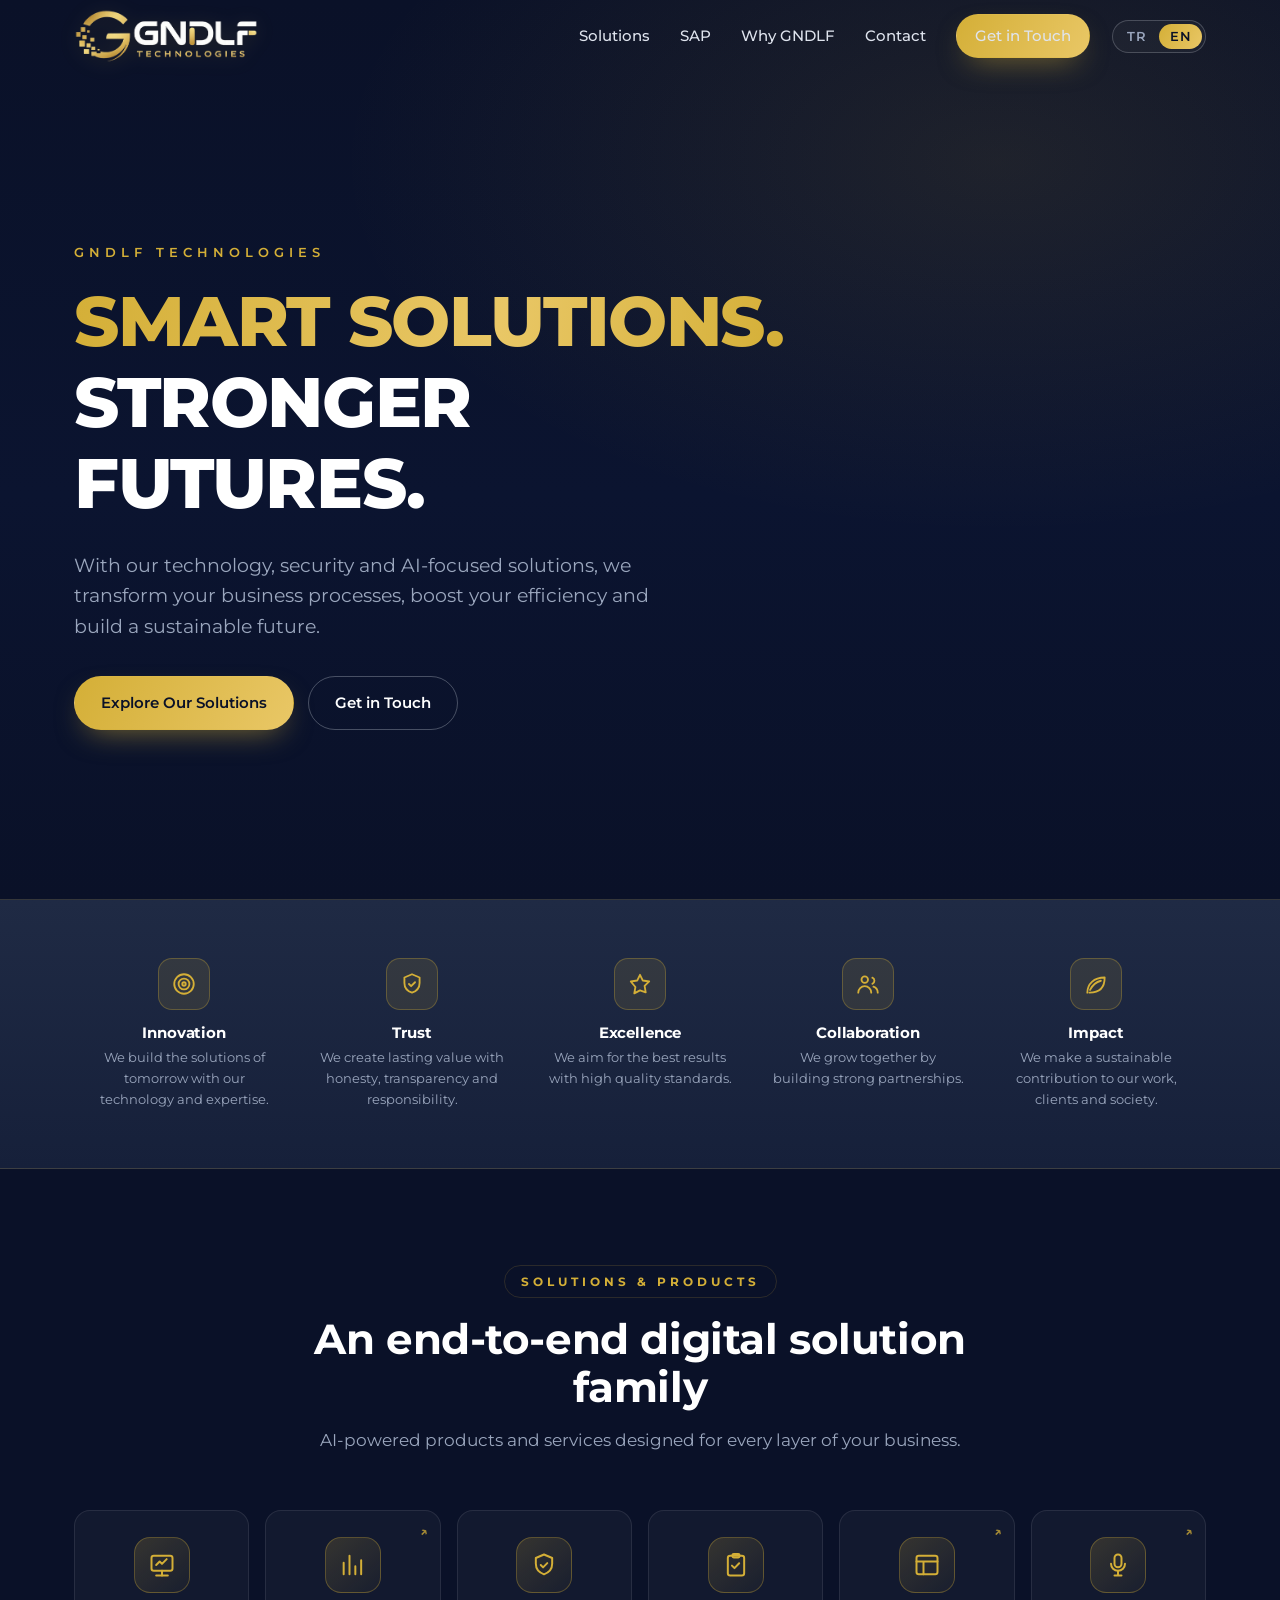
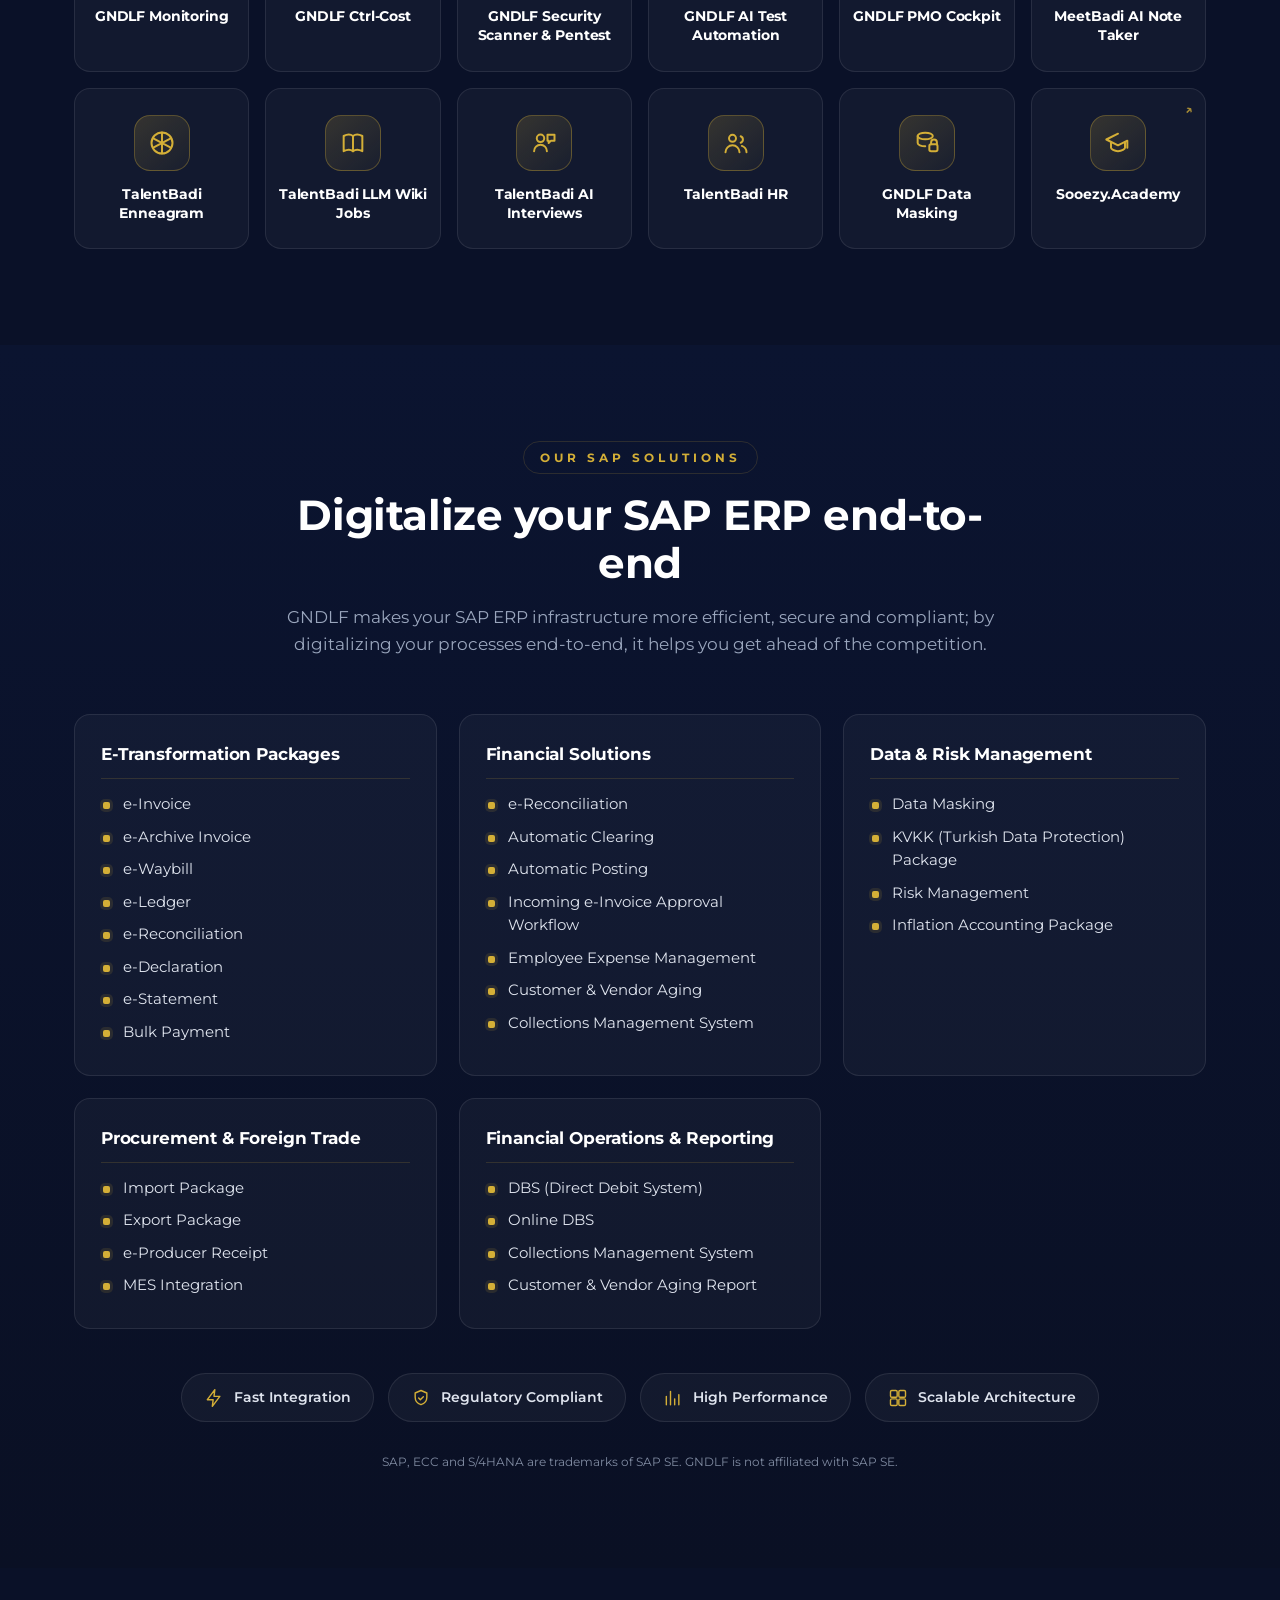
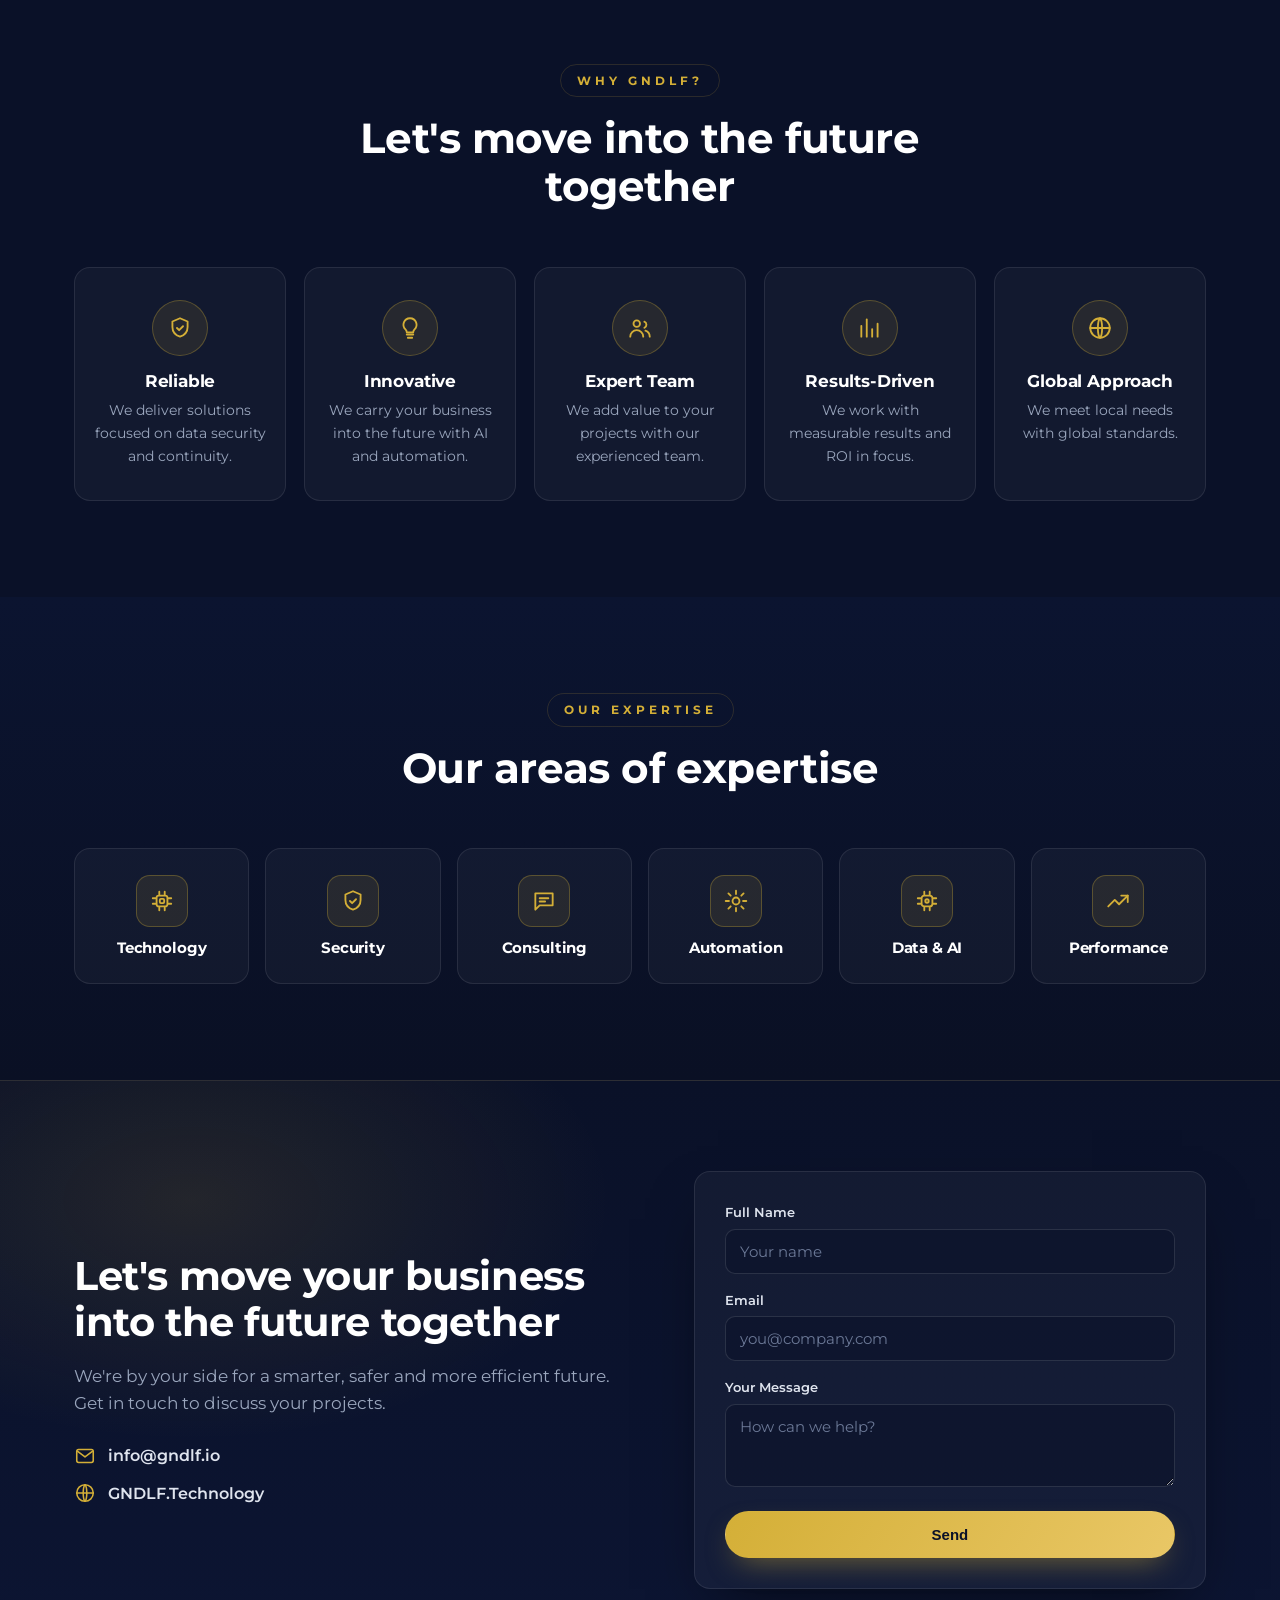
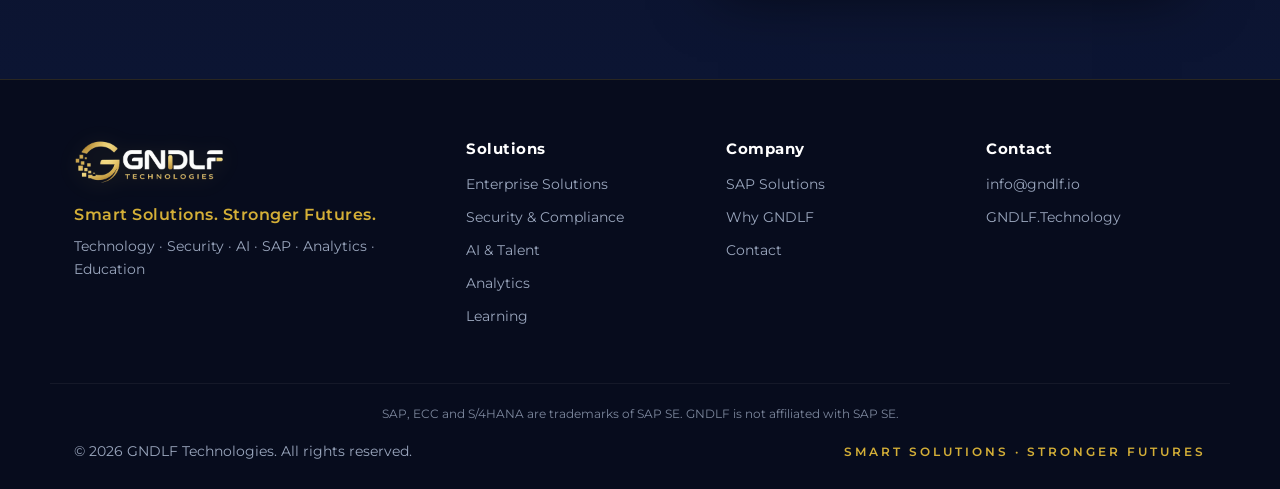
==== commit 0d2df733: "Sooezy.Academy kartına https://sooezy.academy/ bağlantısı eklendi Diğer ürün kartlarıyla aynı desen:" ====
--- a/index.html
+++ b/index.html
@@ -325,7 +325,7 @@
           <div class="product reveal"><span class="product__icon"><svg viewBox="0 0 24 24" fill="none" stroke="currentColor" stroke-width="1.7" stroke-linecap="round" stroke-linejoin="round"><circle cx="9" cy="8" r="3.2"/><path d="M3.5 19a5.5 5.5 0 0 1 11 0"/><path d="M15 5h6v5h-3l-2 2v-2h-1z"/></svg></span><h3>TalentBadi AI Interviews</h3></div>
           <div class="product reveal"><span class="product__icon"><svg viewBox="0 0 24 24" fill="none" stroke="currentColor" stroke-width="1.7" stroke-linecap="round" stroke-linejoin="round"><circle cx="9" cy="8" r="3"/><path d="M3 20a6 6 0 0 1 12 0"/><path d="M16 6.2a3 3 0 0 1 0 5.6"/><path d="M17 14.5a6 6 0 0 1 4 5.5"/></svg></span><h3>TalentBadi HR</h3></div>
           <div class="product reveal"><span class="product__icon"><svg viewBox="0 0 24 24" fill="none" stroke="currentColor" stroke-width="1.7" stroke-linecap="round" stroke-linejoin="round"><ellipse cx="10.5" cy="6" rx="6.5" ry="2.8"/><path d="M4 6v6c0 1.5 2.9 2.8 6.5 2.8"/><rect x="14" y="13" width="7" height="6" rx="1.5"/><path d="M15.5 13v-1.5a2.5 2.5 0 0 1 5 0V13"/></svg></span><h3>GNDLF Data Masking</h3></div>
-          <div class="product reveal"><span class="product__icon"><svg viewBox="0 0 24 24" fill="none" stroke="currentColor" stroke-width="1.7" stroke-linecap="round" stroke-linejoin="round"><path d="M12 4L2 9l10 5 8-4v6"/><path d="M6 11.5V16c0 1.1 2.7 3 6 3s6-1.9 6-3v-4.5"/></svg></span><h3>Sooezy.Academy</h3></div>
+          <a class="product product--link reveal" href="https://sooezy.academy/" target="_blank" rel="noopener" title="Sooezy.Academy — yeni sekmede aç"><span class="product__icon"><svg viewBox="0 0 24 24" fill="none" stroke="currentColor" stroke-width="1.7" stroke-linecap="round" stroke-linejoin="round"><path d="M12 4L2 9l10 5 8-4v6"/><path d="M6 11.5V16c0 1.1 2.7 3 6 3s6-1.9 6-3v-4.5"/></svg></span><h3>Sooezy.Academy</h3></a>
         </div>
       </div>
     </section>
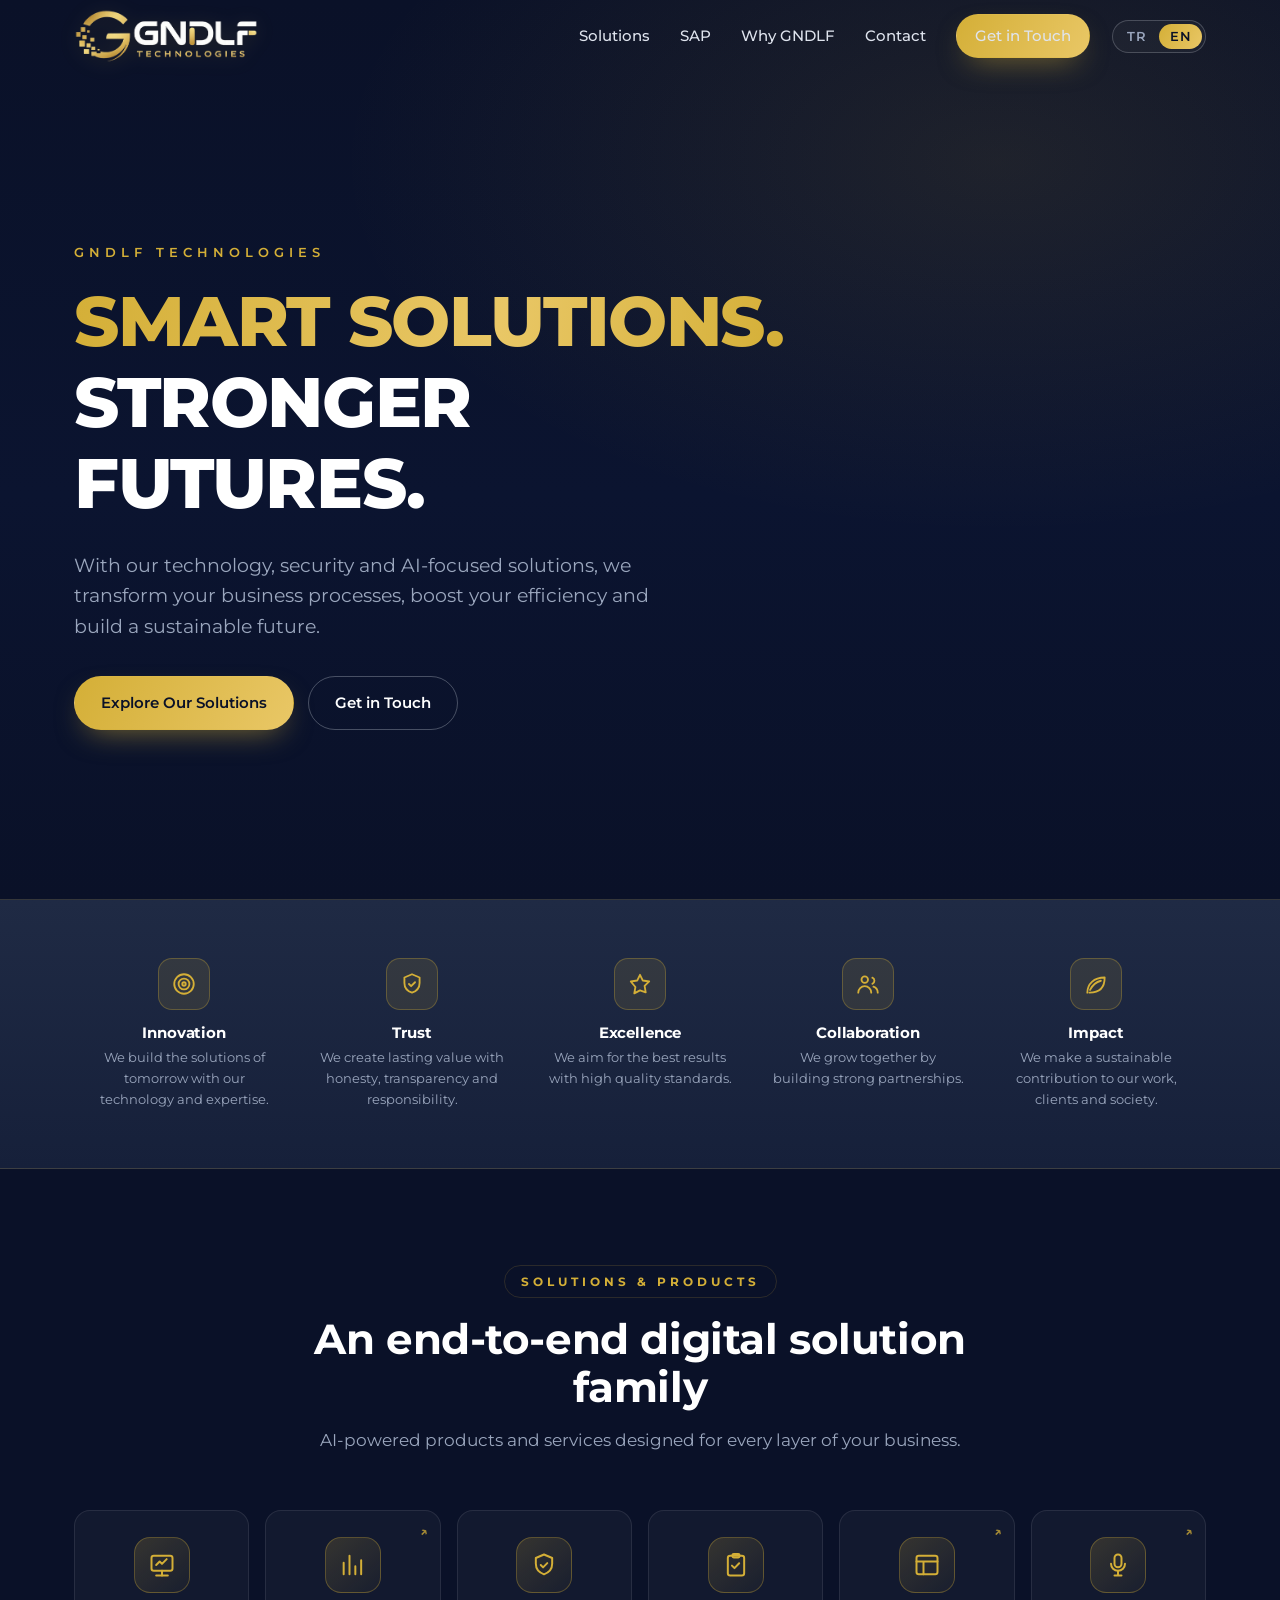
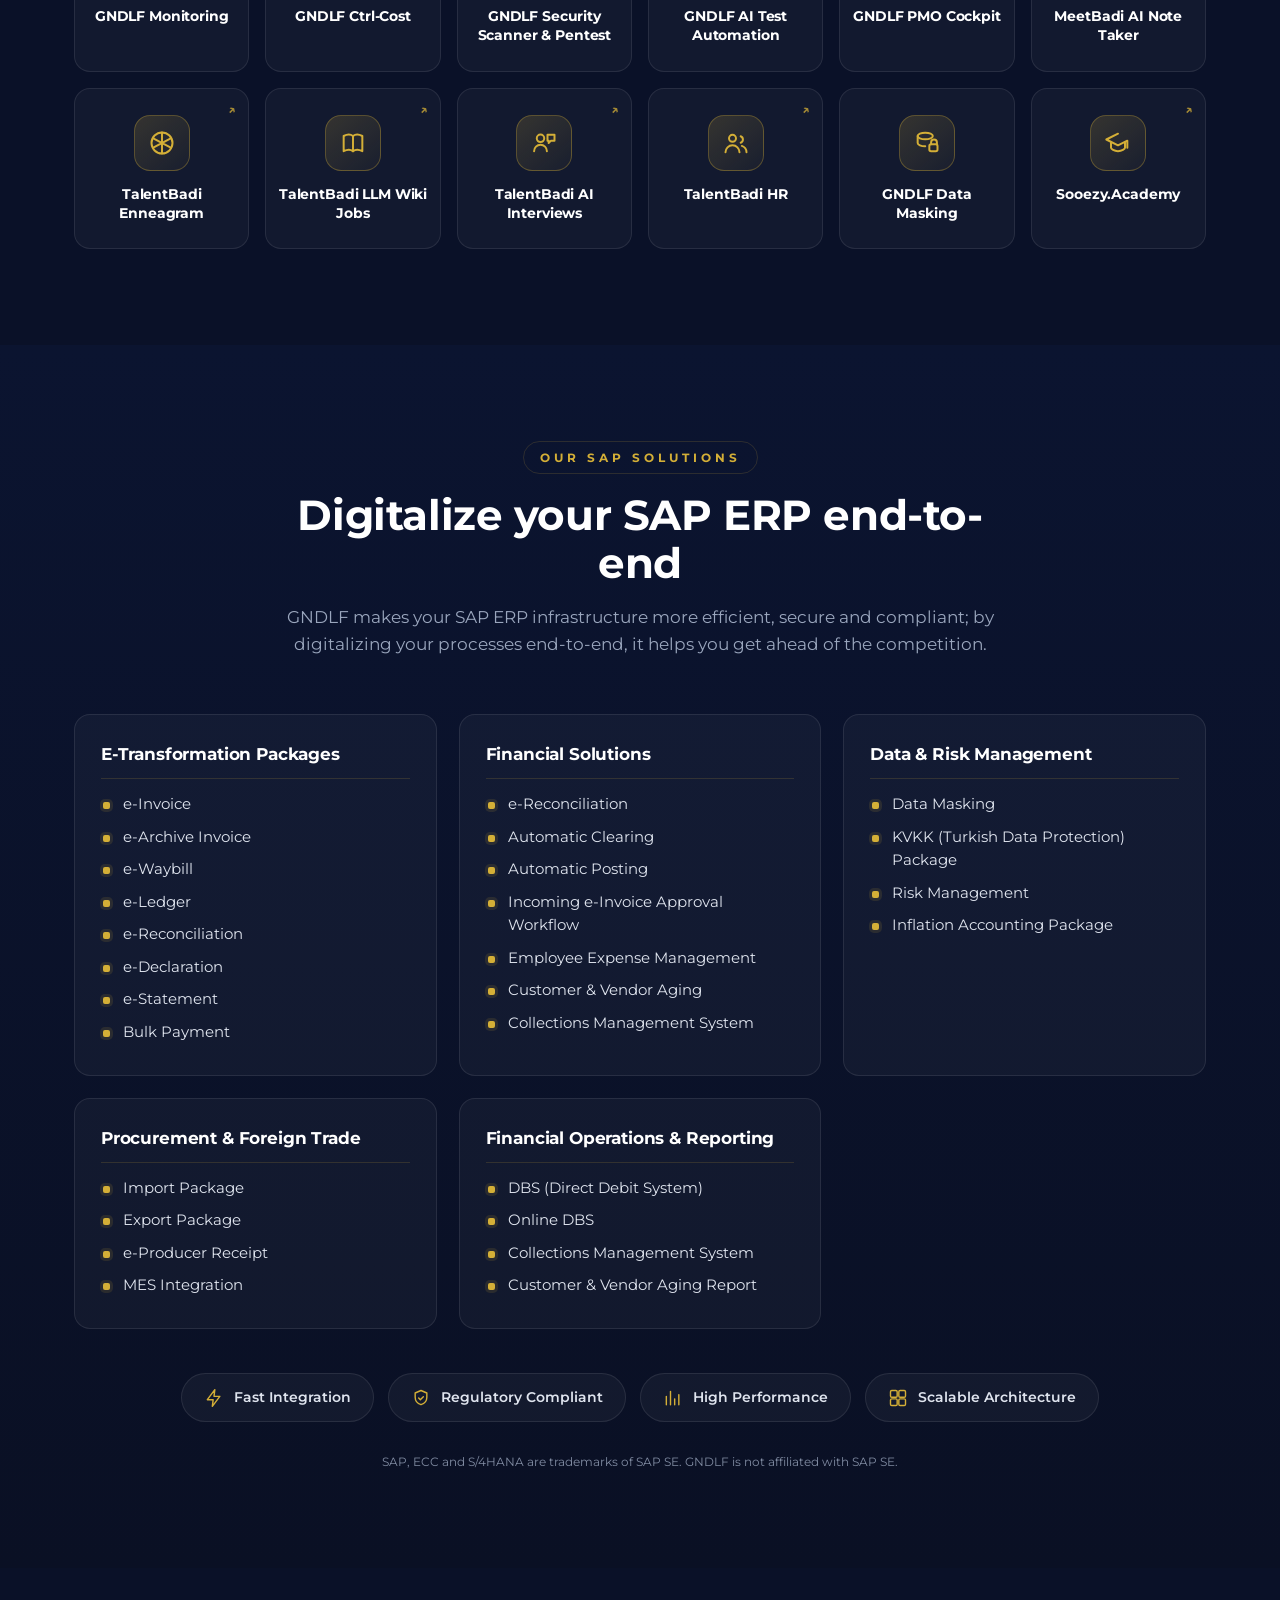
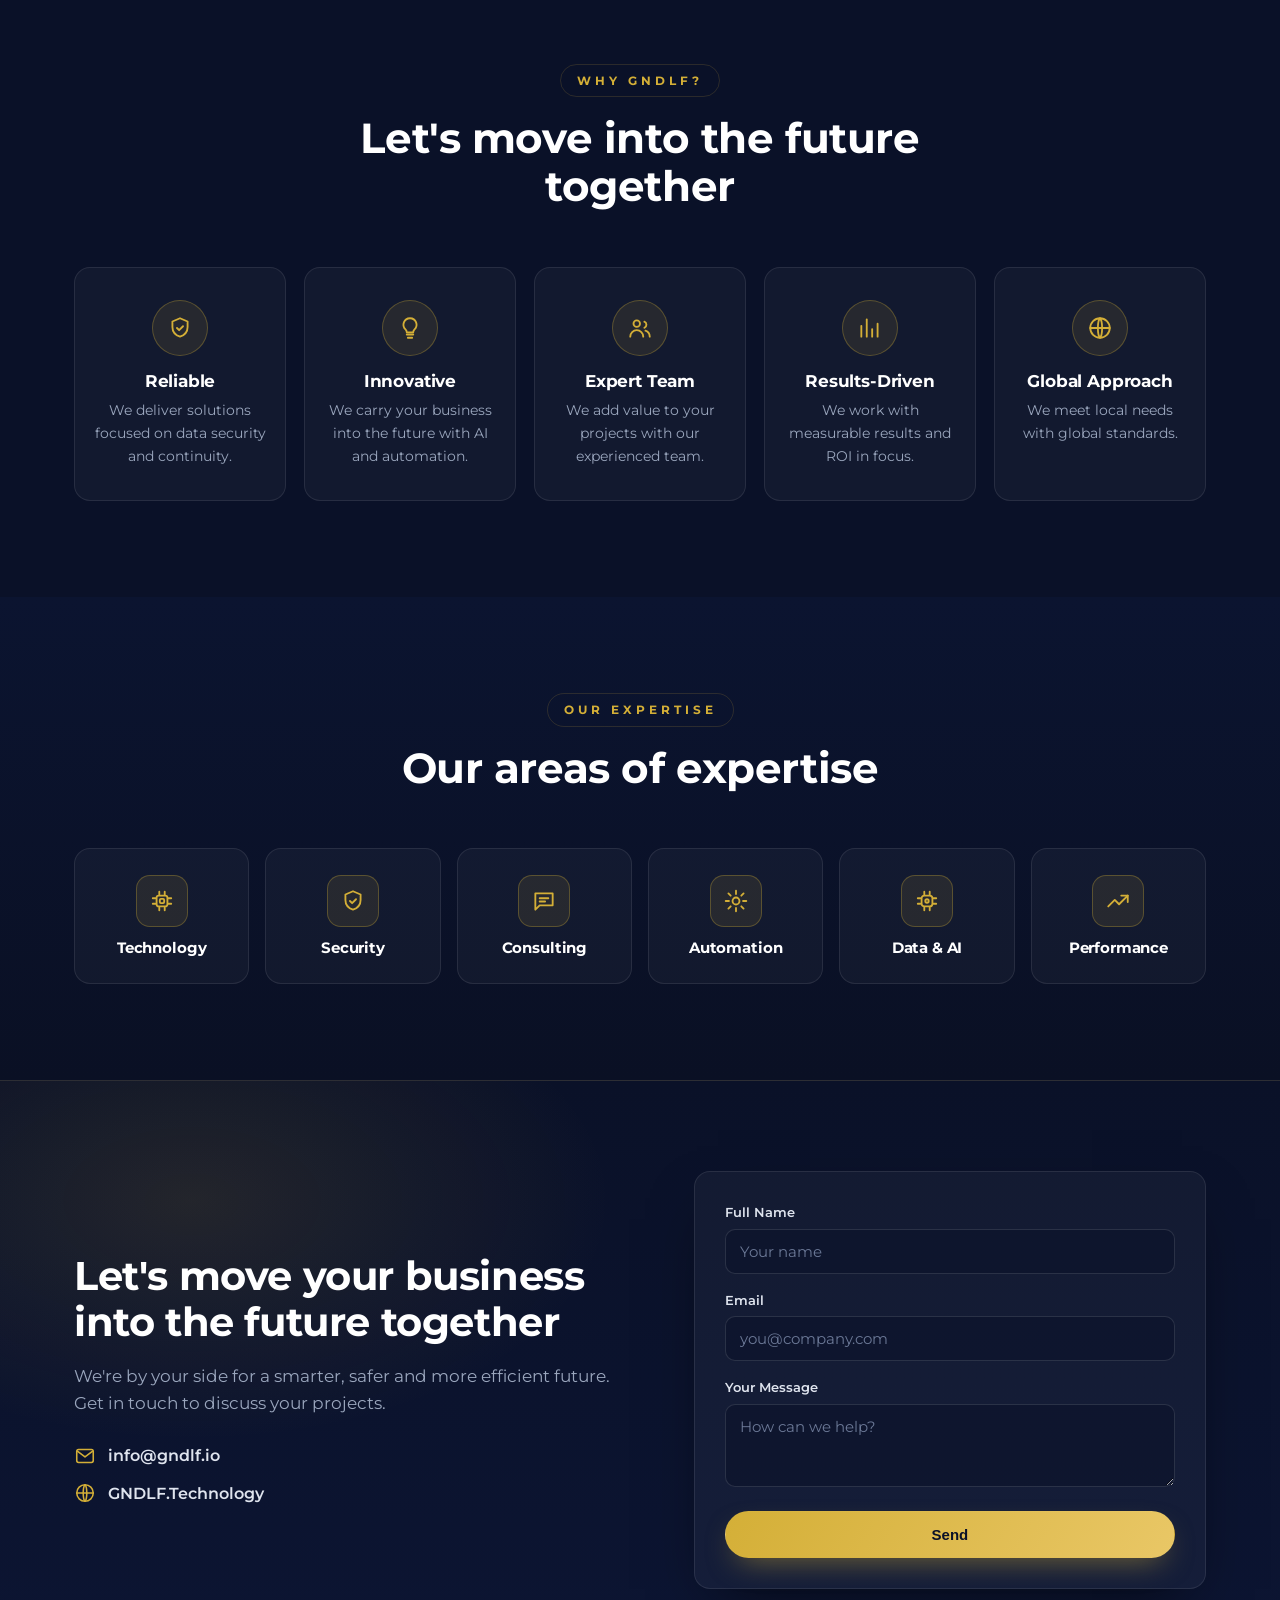
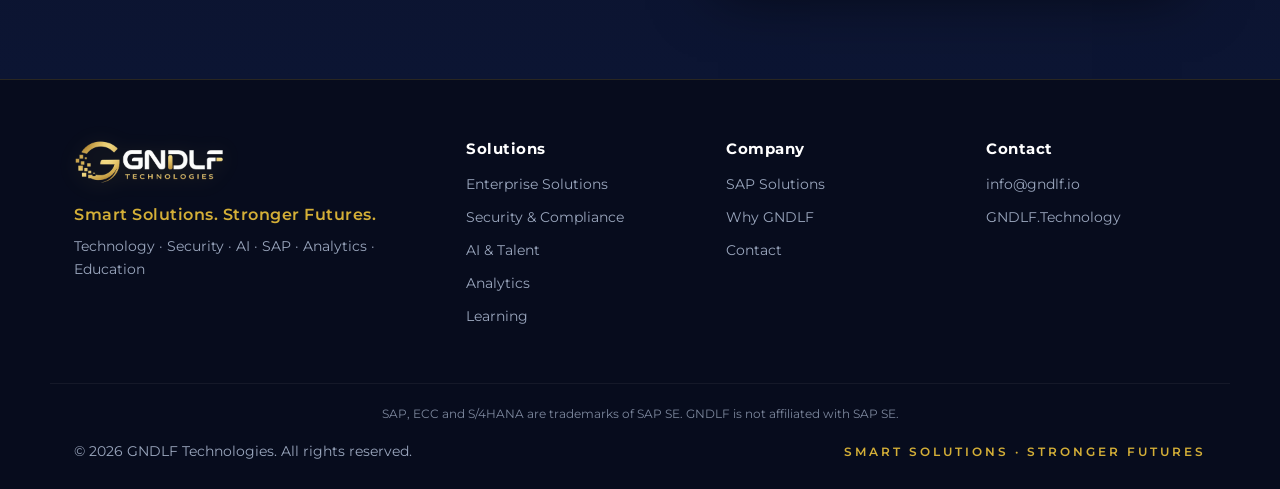
==== commit 6faa07aa: "Dört TalentBadi kartına https://talentbadi.com/ bağlantısı eklendi Enneagram, LLM Wiki Jobs, AI Inte" ====
--- a/index.html
+++ b/index.html
@@ -320,10 +320,10 @@
           <div class="product reveal"><span class="product__icon"><svg viewBox="0 0 24 24" fill="none" stroke="currentColor" stroke-width="1.7" stroke-linecap="round" stroke-linejoin="round"><rect x="5" y="4" width="14" height="17" rx="2"/><rect x="9" y="2.5" width="6" height="3" rx="1"/><path d="M8.5 12.5l2.2 2.2 4-4.2"/></svg></span><h3>GNDLF AI Test Automation</h3></div>
           <a class="product product--link reveal" href="pmo-cockpit.html" target="_blank" rel="noopener" title="GNDLF PMO Cockpit — yeni sekmede aç"><span class="product__icon"><svg viewBox="0 0 24 24" fill="none" stroke="currentColor" stroke-width="1.7" stroke-linecap="round" stroke-linejoin="round"><rect x="3" y="4" width="18" height="16" rx="2"/><path d="M3 9h18M9 9v11"/></svg></span><h3>GNDLF PMO Cockpit</h3></a>
           <a class="product product--link reveal" href="https://meetbadi.com/" target="_blank" rel="noopener" title="MeetBadi — yeni sekmede aç"><span class="product__icon"><svg viewBox="0 0 24 24" fill="none" stroke="currentColor" stroke-width="1.7" stroke-linecap="round" stroke-linejoin="round"><rect x="9" y="3" width="6" height="11" rx="3"/><path d="M6 11a6 6 0 0 0 12 0"/><path d="M12 17v4M9 21h6"/></svg></span><h3>MeetBadi AI Note Taker</h3></a>
-          <div class="product reveal"><span class="product__icon"><svg viewBox="0 0 24 24" fill="none" stroke="currentColor" stroke-width="1.7" stroke-linecap="round" stroke-linejoin="round"><circle cx="12" cy="12" r="9"/><path d="M12 3v18M4.5 8l15 8M19.5 8l-15 8"/></svg></span><h3>TalentBadi Enneagram</h3></div>
-          <div class="product reveal"><span class="product__icon"><svg viewBox="0 0 24 24" fill="none" stroke="currentColor" stroke-width="1.7" stroke-linecap="round" stroke-linejoin="round"><path d="M12 6c-2-1.5-5-1.5-8 0v13c3-1.5 6-1.5 8 0 2-1.5 5-1.5 8 0V6c-3-1.5-6-1.5-8 0z"/><path d="M12 6v13"/></svg></span><h3>TalentBadi LLM Wiki Jobs</h3></div>
-          <div class="product reveal"><span class="product__icon"><svg viewBox="0 0 24 24" fill="none" stroke="currentColor" stroke-width="1.7" stroke-linecap="round" stroke-linejoin="round"><circle cx="9" cy="8" r="3.2"/><path d="M3.5 19a5.5 5.5 0 0 1 11 0"/><path d="M15 5h6v5h-3l-2 2v-2h-1z"/></svg></span><h3>TalentBadi AI Interviews</h3></div>
-          <div class="product reveal"><span class="product__icon"><svg viewBox="0 0 24 24" fill="none" stroke="currentColor" stroke-width="1.7" stroke-linecap="round" stroke-linejoin="round"><circle cx="9" cy="8" r="3"/><path d="M3 20a6 6 0 0 1 12 0"/><path d="M16 6.2a3 3 0 0 1 0 5.6"/><path d="M17 14.5a6 6 0 0 1 4 5.5"/></svg></span><h3>TalentBadi HR</h3></div>
+          <a class="product product--link reveal" href="https://talentbadi.com/" target="_blank" rel="noopener" title="TalentBadi — yeni sekmede aç"><span class="product__icon"><svg viewBox="0 0 24 24" fill="none" stroke="currentColor" stroke-width="1.7" stroke-linecap="round" stroke-linejoin="round"><circle cx="12" cy="12" r="9"/><path d="M12 3v18M4.5 8l15 8M19.5 8l-15 8"/></svg></span><h3>TalentBadi Enneagram</h3></a>
+          <a class="product product--link reveal" href="https://talentbadi.com/" target="_blank" rel="noopener" title="TalentBadi — yeni sekmede aç"><span class="product__icon"><svg viewBox="0 0 24 24" fill="none" stroke="currentColor" stroke-width="1.7" stroke-linecap="round" stroke-linejoin="round"><path d="M12 6c-2-1.5-5-1.5-8 0v13c3-1.5 6-1.5 8 0 2-1.5 5-1.5 8 0V6c-3-1.5-6-1.5-8 0z"/><path d="M12 6v13"/></svg></span><h3>TalentBadi LLM Wiki Jobs</h3></a>
+          <a class="product product--link reveal" href="https://talentbadi.com/" target="_blank" rel="noopener" title="TalentBadi — yeni sekmede aç"><span class="product__icon"><svg viewBox="0 0 24 24" fill="none" stroke="currentColor" stroke-width="1.7" stroke-linecap="round" stroke-linejoin="round"><circle cx="9" cy="8" r="3.2"/><path d="M3.5 19a5.5 5.5 0 0 1 11 0"/><path d="M15 5h6v5h-3l-2 2v-2h-1z"/></svg></span><h3>TalentBadi AI Interviews</h3></a>
+          <a class="product product--link reveal" href="https://talentbadi.com/" target="_blank" rel="noopener" title="TalentBadi — yeni sekmede aç"><span class="product__icon"><svg viewBox="0 0 24 24" fill="none" stroke="currentColor" stroke-width="1.7" stroke-linecap="round" stroke-linejoin="round"><circle cx="9" cy="8" r="3"/><path d="M3 20a6 6 0 0 1 12 0"/><path d="M16 6.2a3 3 0 0 1 0 5.6"/><path d="M17 14.5a6 6 0 0 1 4 5.5"/></svg></span><h3>TalentBadi HR</h3></a>
           <div class="product reveal"><span class="product__icon"><svg viewBox="0 0 24 24" fill="none" stroke="currentColor" stroke-width="1.7" stroke-linecap="round" stroke-linejoin="round"><ellipse cx="10.5" cy="6" rx="6.5" ry="2.8"/><path d="M4 6v6c0 1.5 2.9 2.8 6.5 2.8"/><rect x="14" y="13" width="7" height="6" rx="1.5"/><path d="M15.5 13v-1.5a2.5 2.5 0 0 1 5 0V13"/></svg></span><h3>GNDLF Data Masking</h3></div>
           <a class="product product--link reveal" href="https://sooezy.academy/" target="_blank" rel="noopener" title="Sooezy.Academy — yeni sekmede aç"><span class="product__icon"><svg viewBox="0 0 24 24" fill="none" stroke="currentColor" stroke-width="1.7" stroke-linecap="round" stroke-linejoin="round"><path d="M12 4L2 9l10 5 8-4v6"/><path d="M6 11.5V16c0 1.1 2.7 3 6 3s6-1.9 6-3v-4.5"/></svg></span><h3>Sooezy.Academy</h3></a>
         </div>
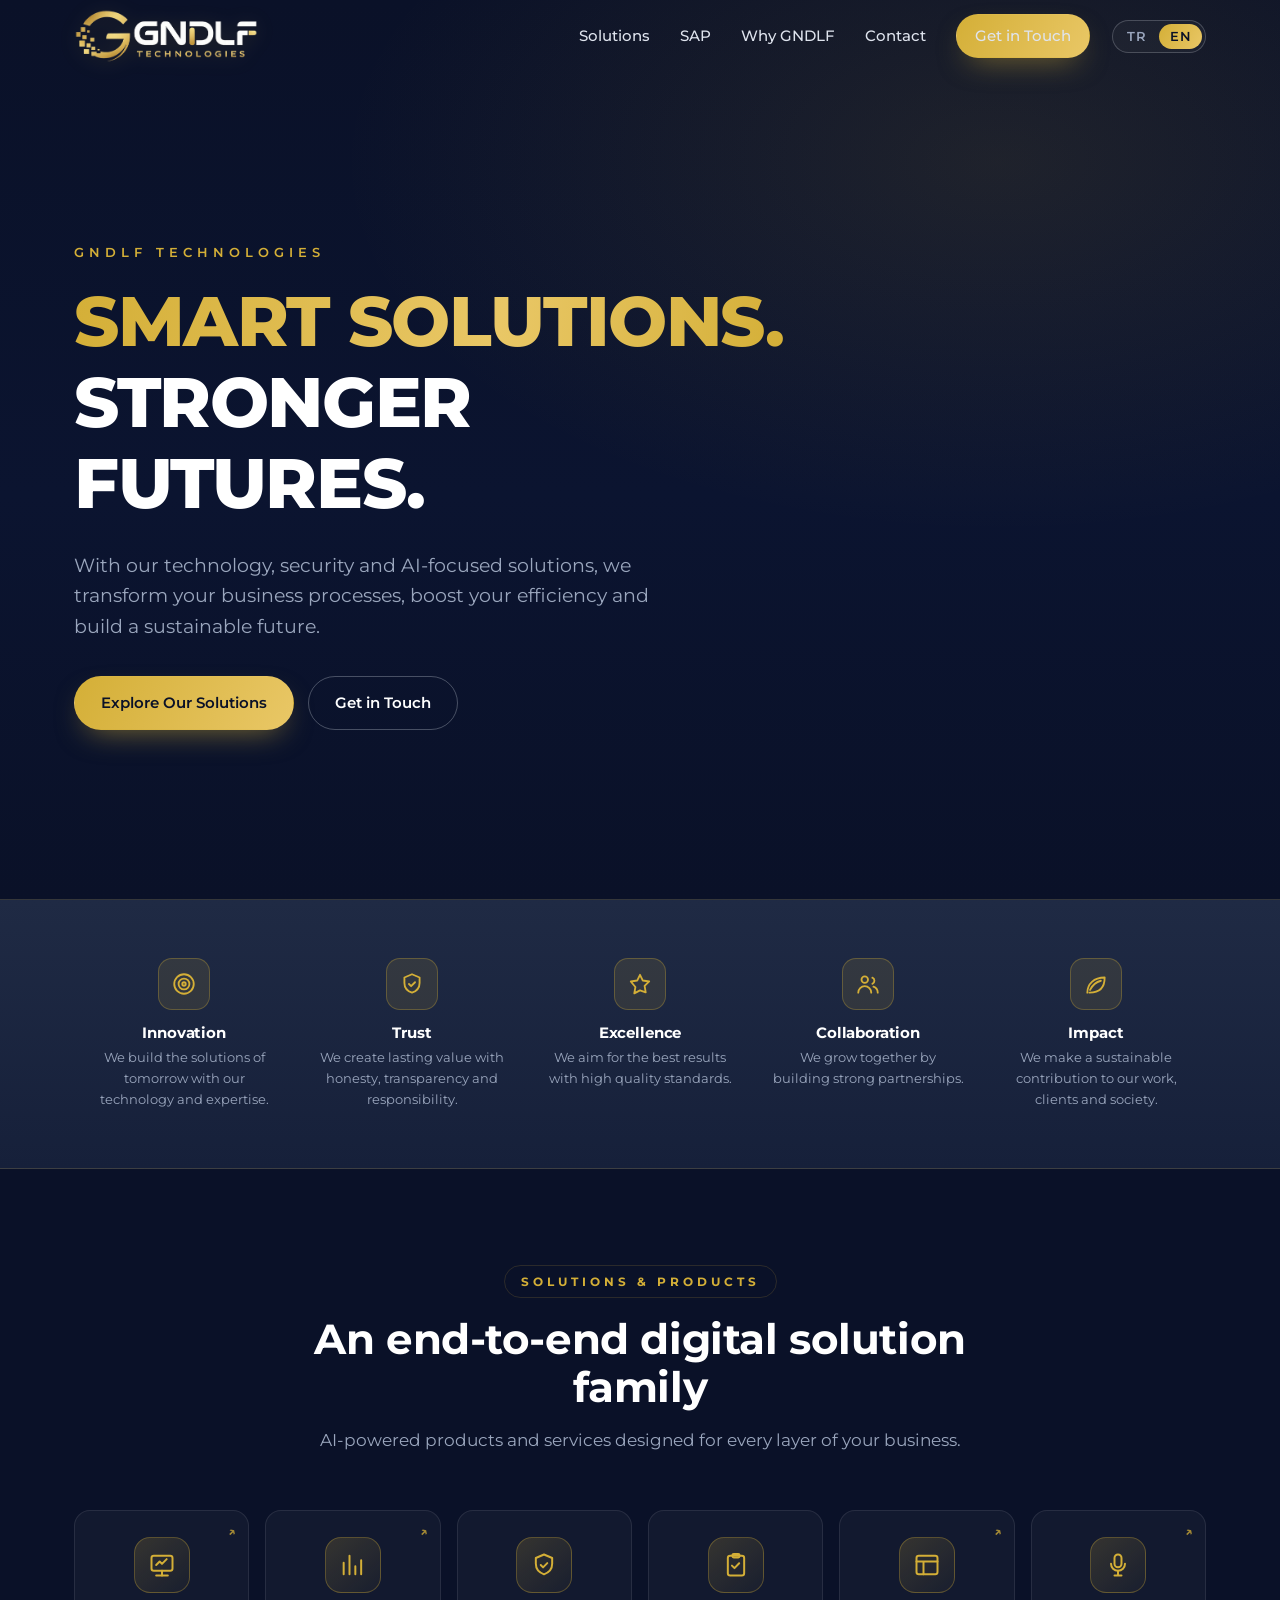
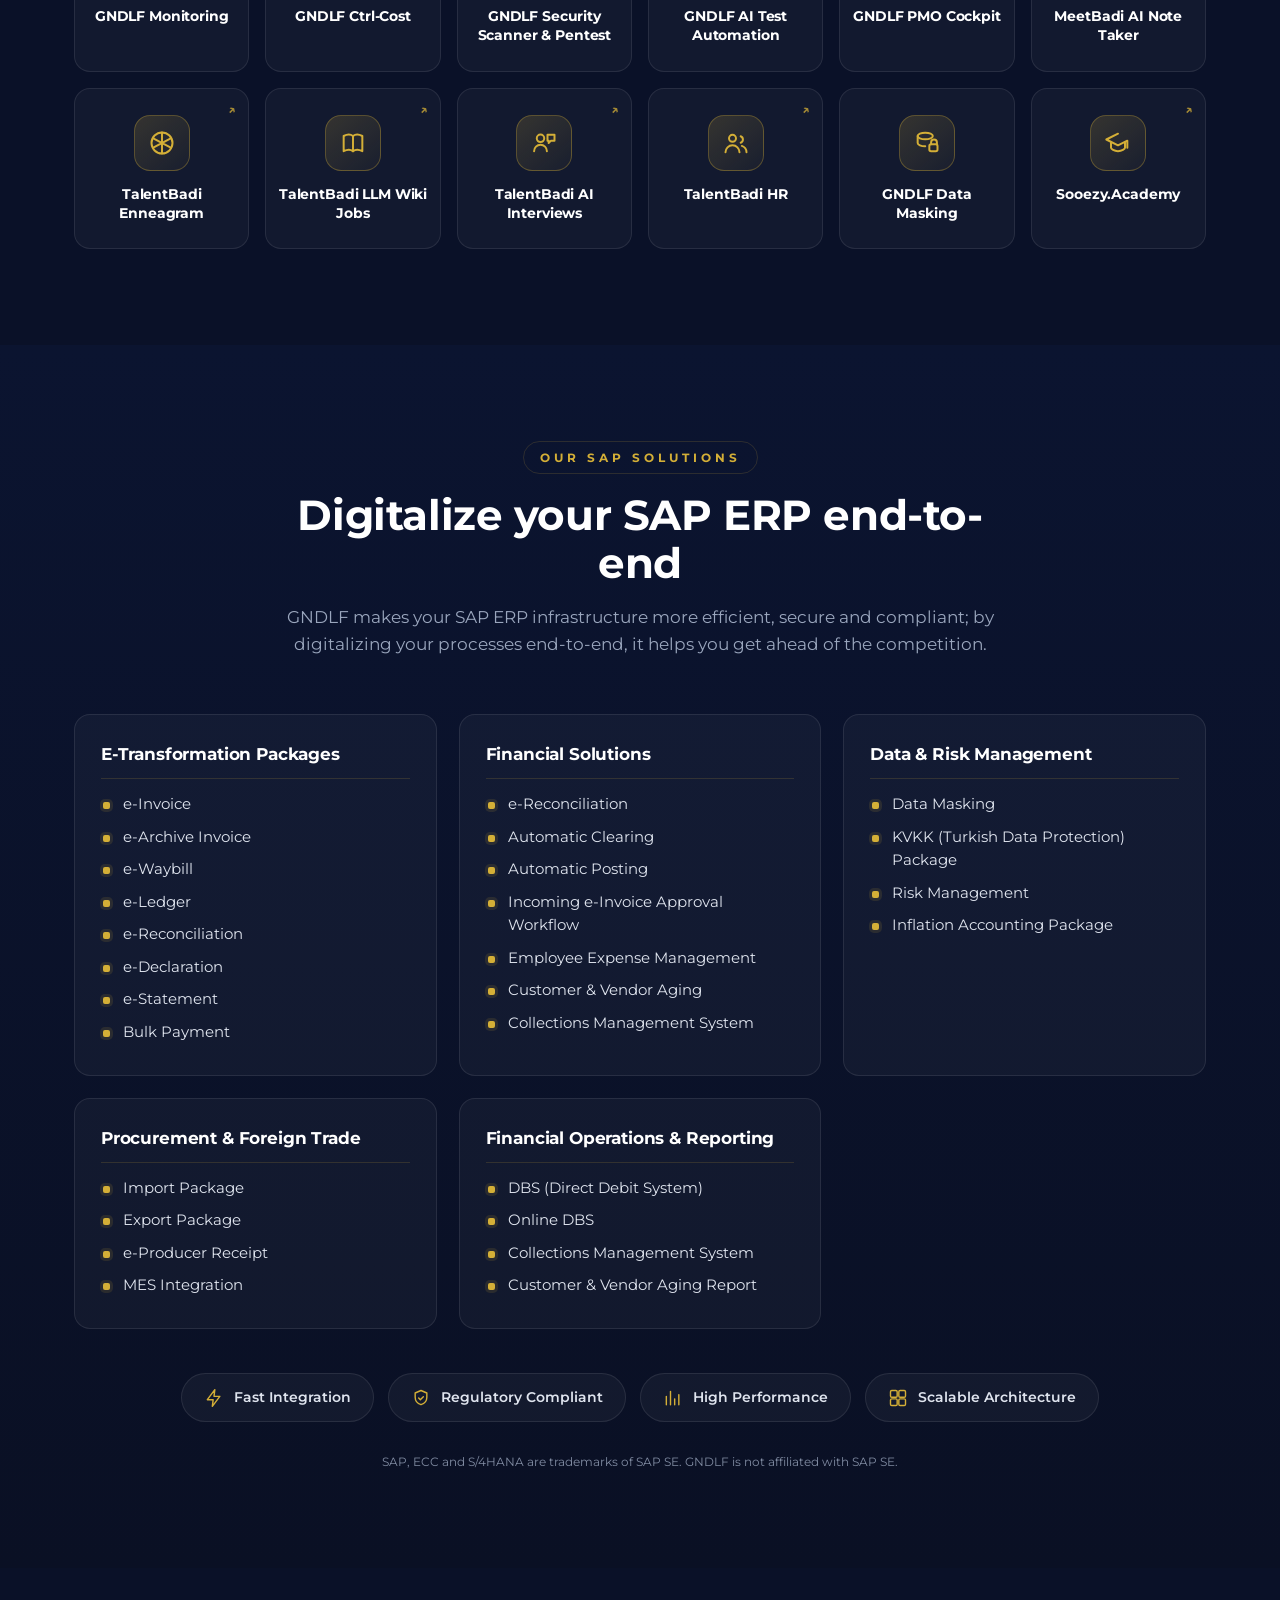
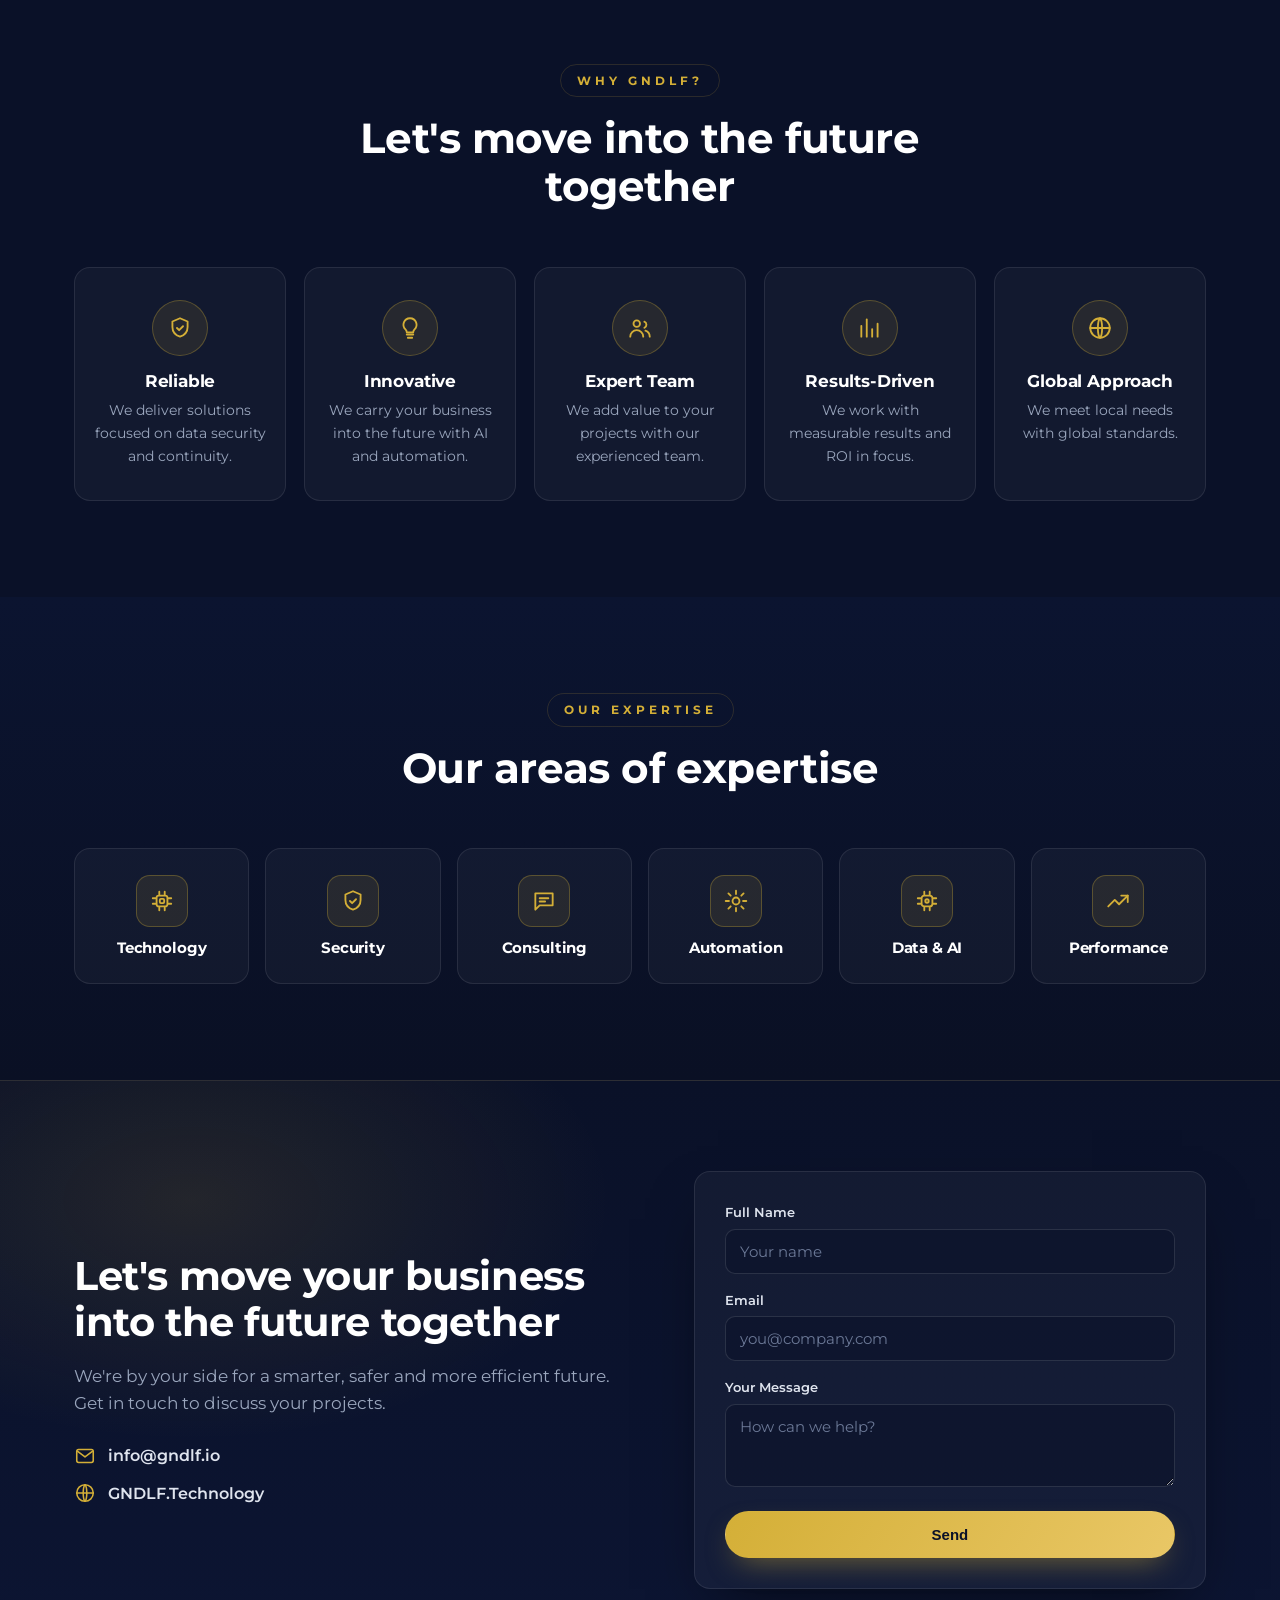
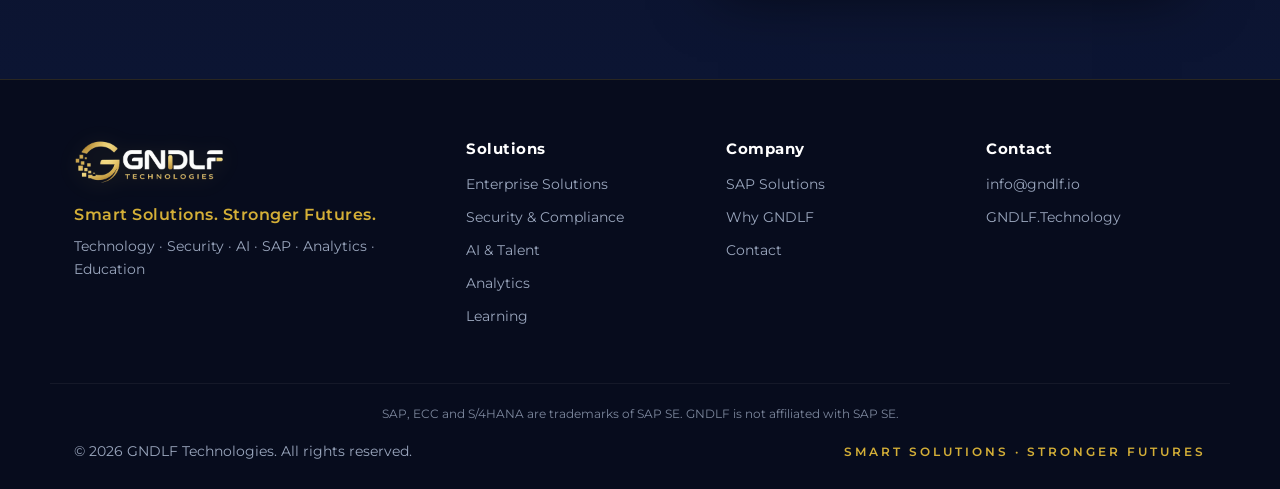
==== commit c10fb0c2: "GNDLF Monitoring kartına https://gndlf.io/ bağlantısı eklendi Diğer ürün kartlarıyla aynı desen: yen" ====
--- a/index.html
+++ b/index.html
@@ -314,7 +314,7 @@
           <p data-i18n="sol.p">İşletmenizin her katmanı için tasarlanmış, yapay zeka ile güçlendirilmiş ürün ve hizmetler.</p>
         </header>
         <div class="products">
-          <div class="product reveal"><span class="product__icon"><svg viewBox="0 0 24 24" fill="none" stroke="currentColor" stroke-width="1.7" stroke-linecap="round" stroke-linejoin="round"><rect x="3" y="4" width="18" height="13" rx="2"/><path d="M7 21h10"/><path d="M12 17v4"/><path d="M7 12l3-3 2 2 4-4"/></svg></span><h3>GNDLF Monitoring</h3></div>
+          <a class="product product--link reveal" href="https://gndlf.io/" target="_blank" rel="noopener" title="GNDLF Monitoring — yeni sekmede aç"><span class="product__icon"><svg viewBox="0 0 24 24" fill="none" stroke="currentColor" stroke-width="1.7" stroke-linecap="round" stroke-linejoin="round"><rect x="3" y="4" width="18" height="13" rx="2"/><path d="M7 21h10"/><path d="M12 17v4"/><path d="M7 12l3-3 2 2 4-4"/></svg></span><h3>GNDLF Monitoring</h3></a>
           <a class="product product--link reveal" href="https://ctrlcost.co/" target="_blank" rel="noopener" title="Ctrl-Cost — yeni sekmede aç"><span class="product__icon"><svg viewBox="0 0 24 24" fill="none" stroke="currentColor" stroke-width="1.7" stroke-linecap="round" stroke-linejoin="round"><path d="M4 20V10M9 20V4M14 20v-7M19 20V8"/></svg></span><h3>GNDLF Ctrl-Cost</h3></a>
           <div class="product reveal"><span class="product__icon"><svg viewBox="0 0 24 24" fill="none" stroke="currentColor" stroke-width="1.7" stroke-linecap="round" stroke-linejoin="round"><path d="M12 3l7 3v5c0 4.5-3 7.6-7 9-4-1.4-7-4.5-7-9V6z"/><path d="M9.2 12l2 2 3.6-3.6"/></svg></span><h3>GNDLF Security Scanner &amp; Pentest</h3></div>
           <div class="product reveal"><span class="product__icon"><svg viewBox="0 0 24 24" fill="none" stroke="currentColor" stroke-width="1.7" stroke-linecap="round" stroke-linejoin="round"><rect x="5" y="4" width="14" height="17" rx="2"/><rect x="9" y="2.5" width="6" height="3" rx="1"/><path d="M8.5 12.5l2.2 2.2 4-4.2"/></svg></span><h3>GNDLF AI Test Automation</h3></div>
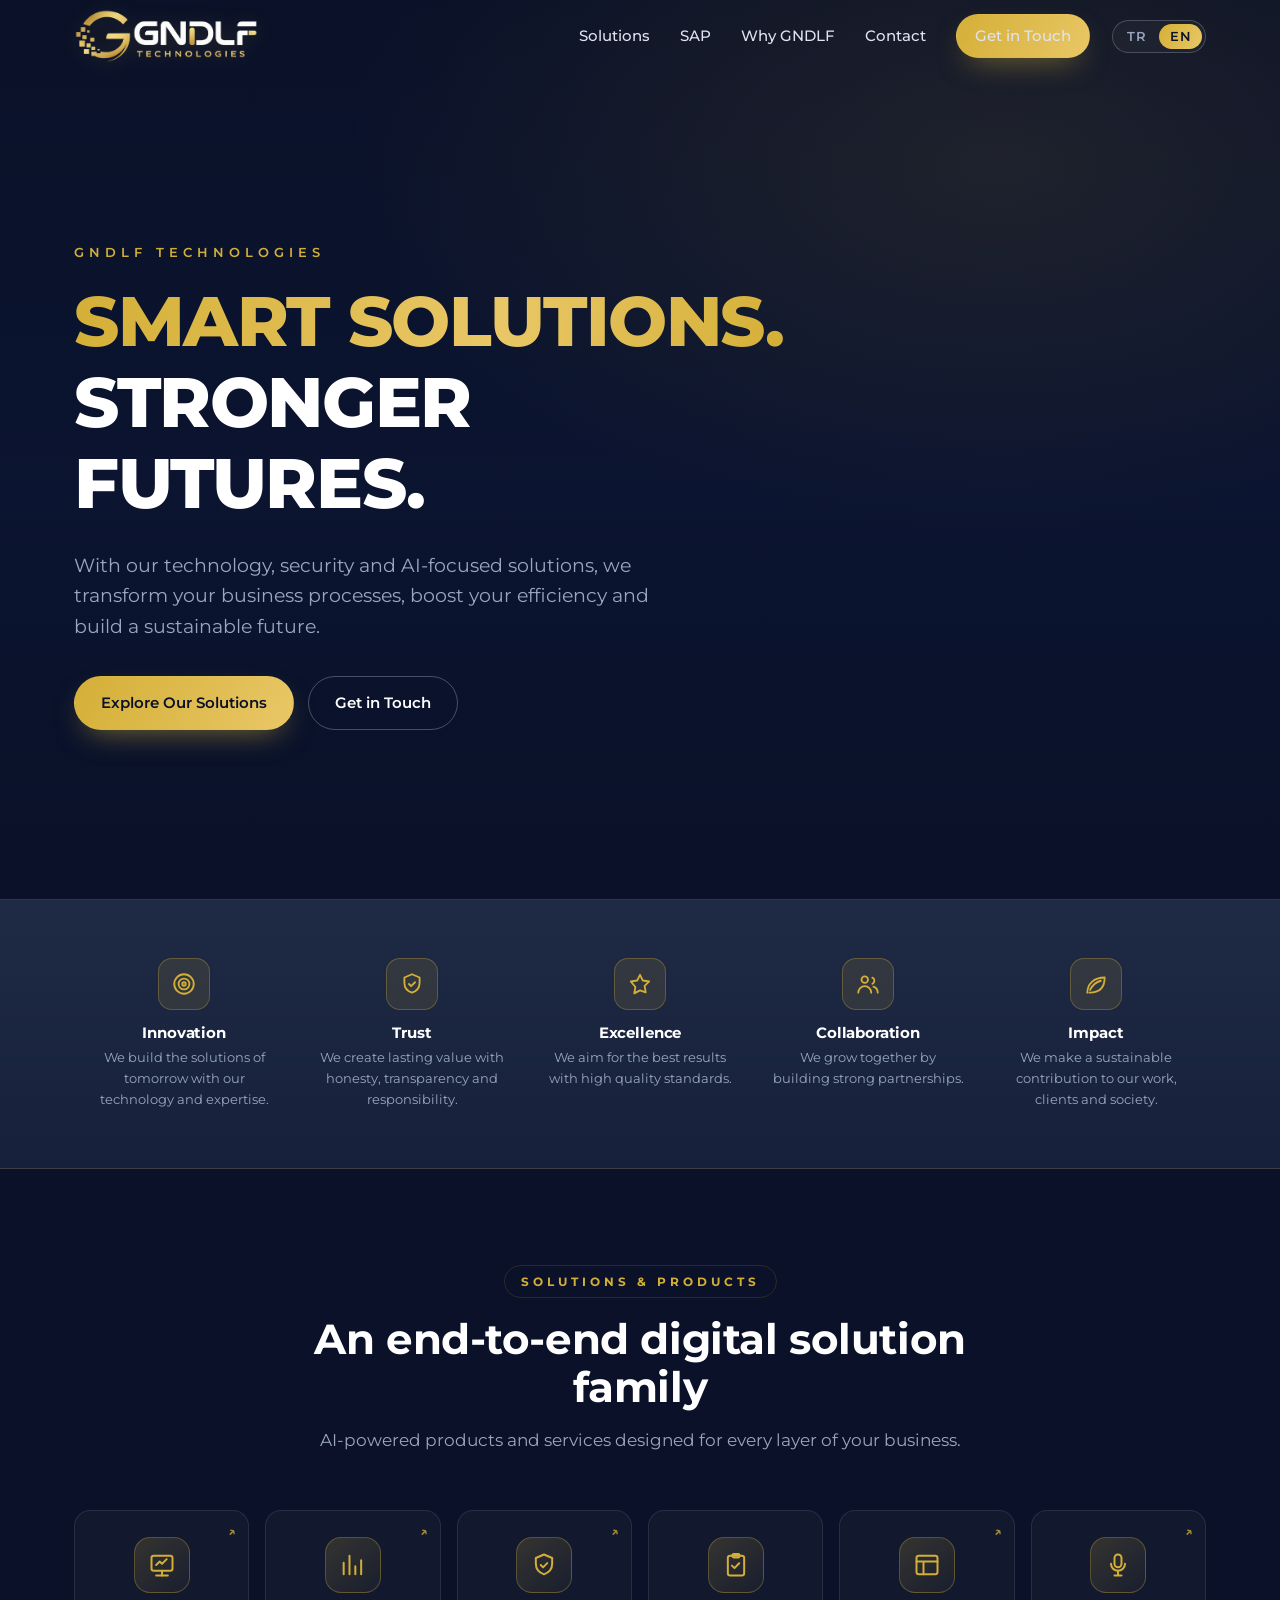
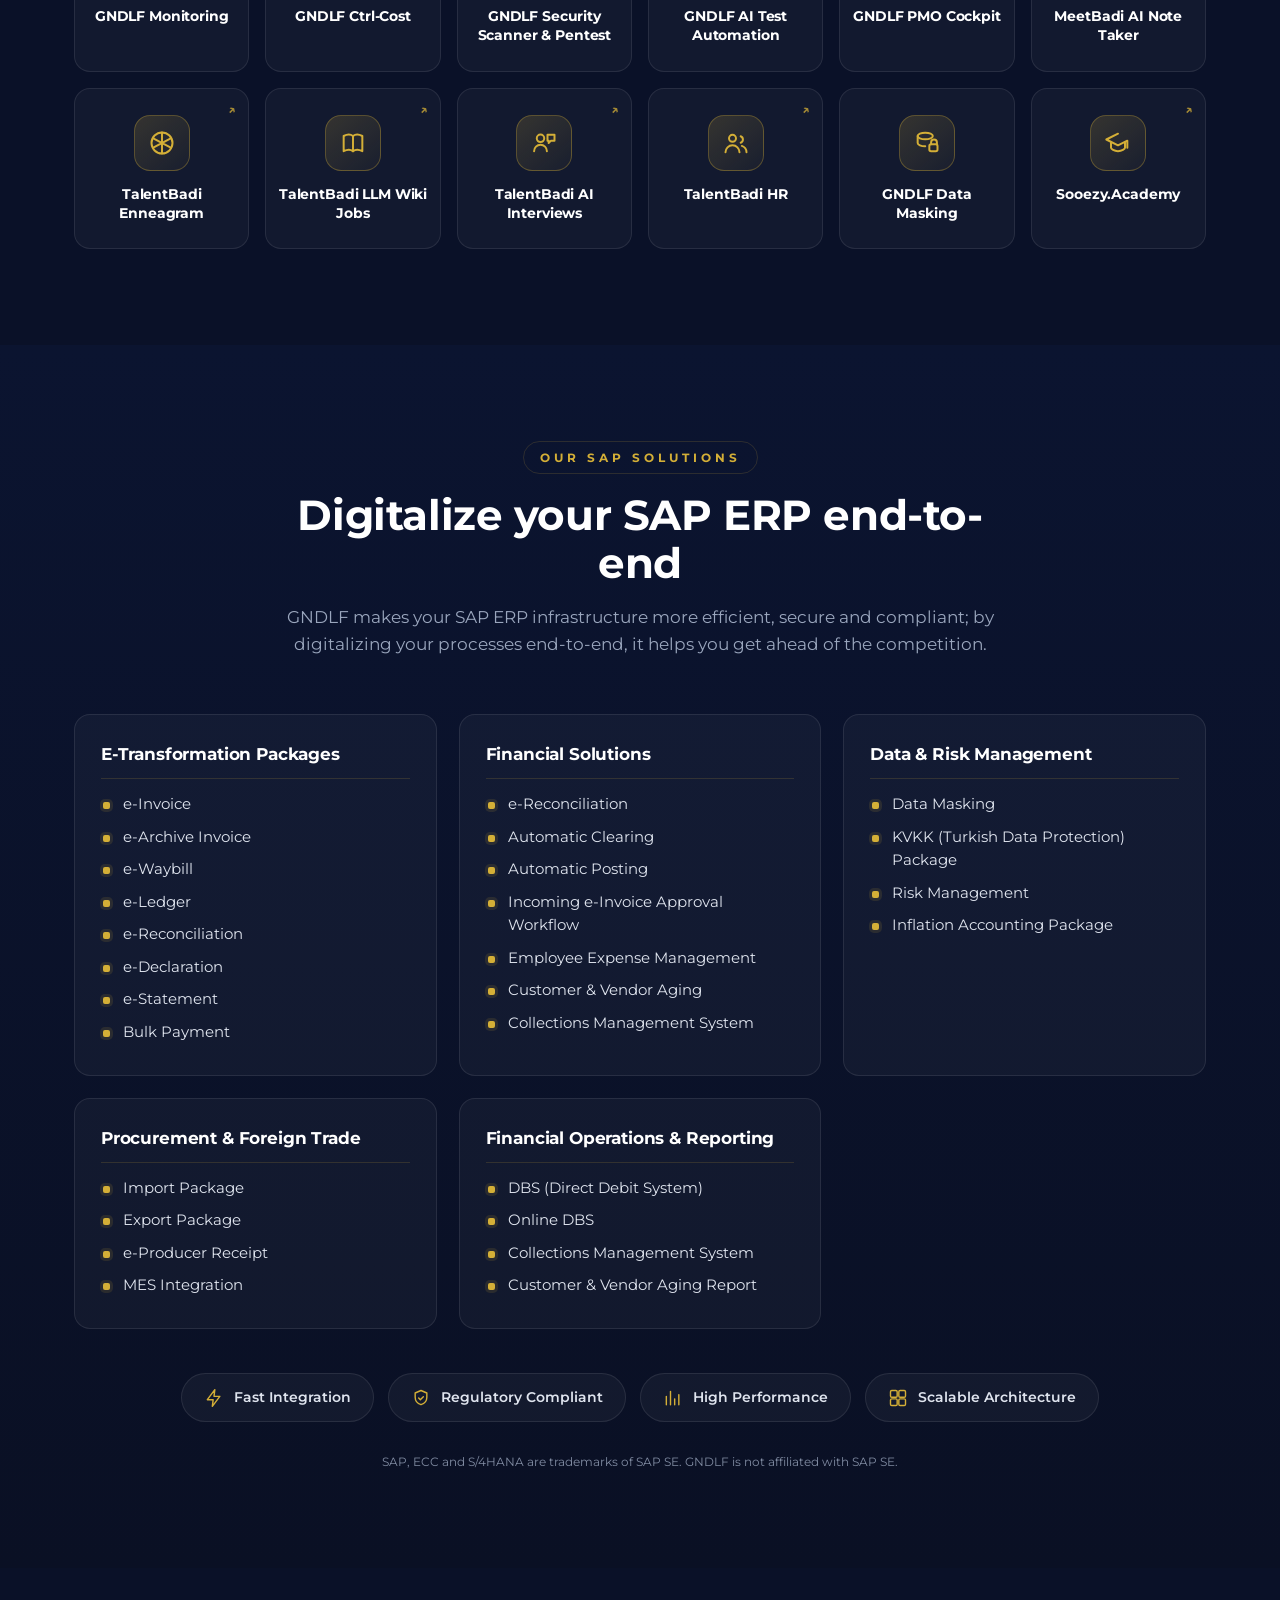
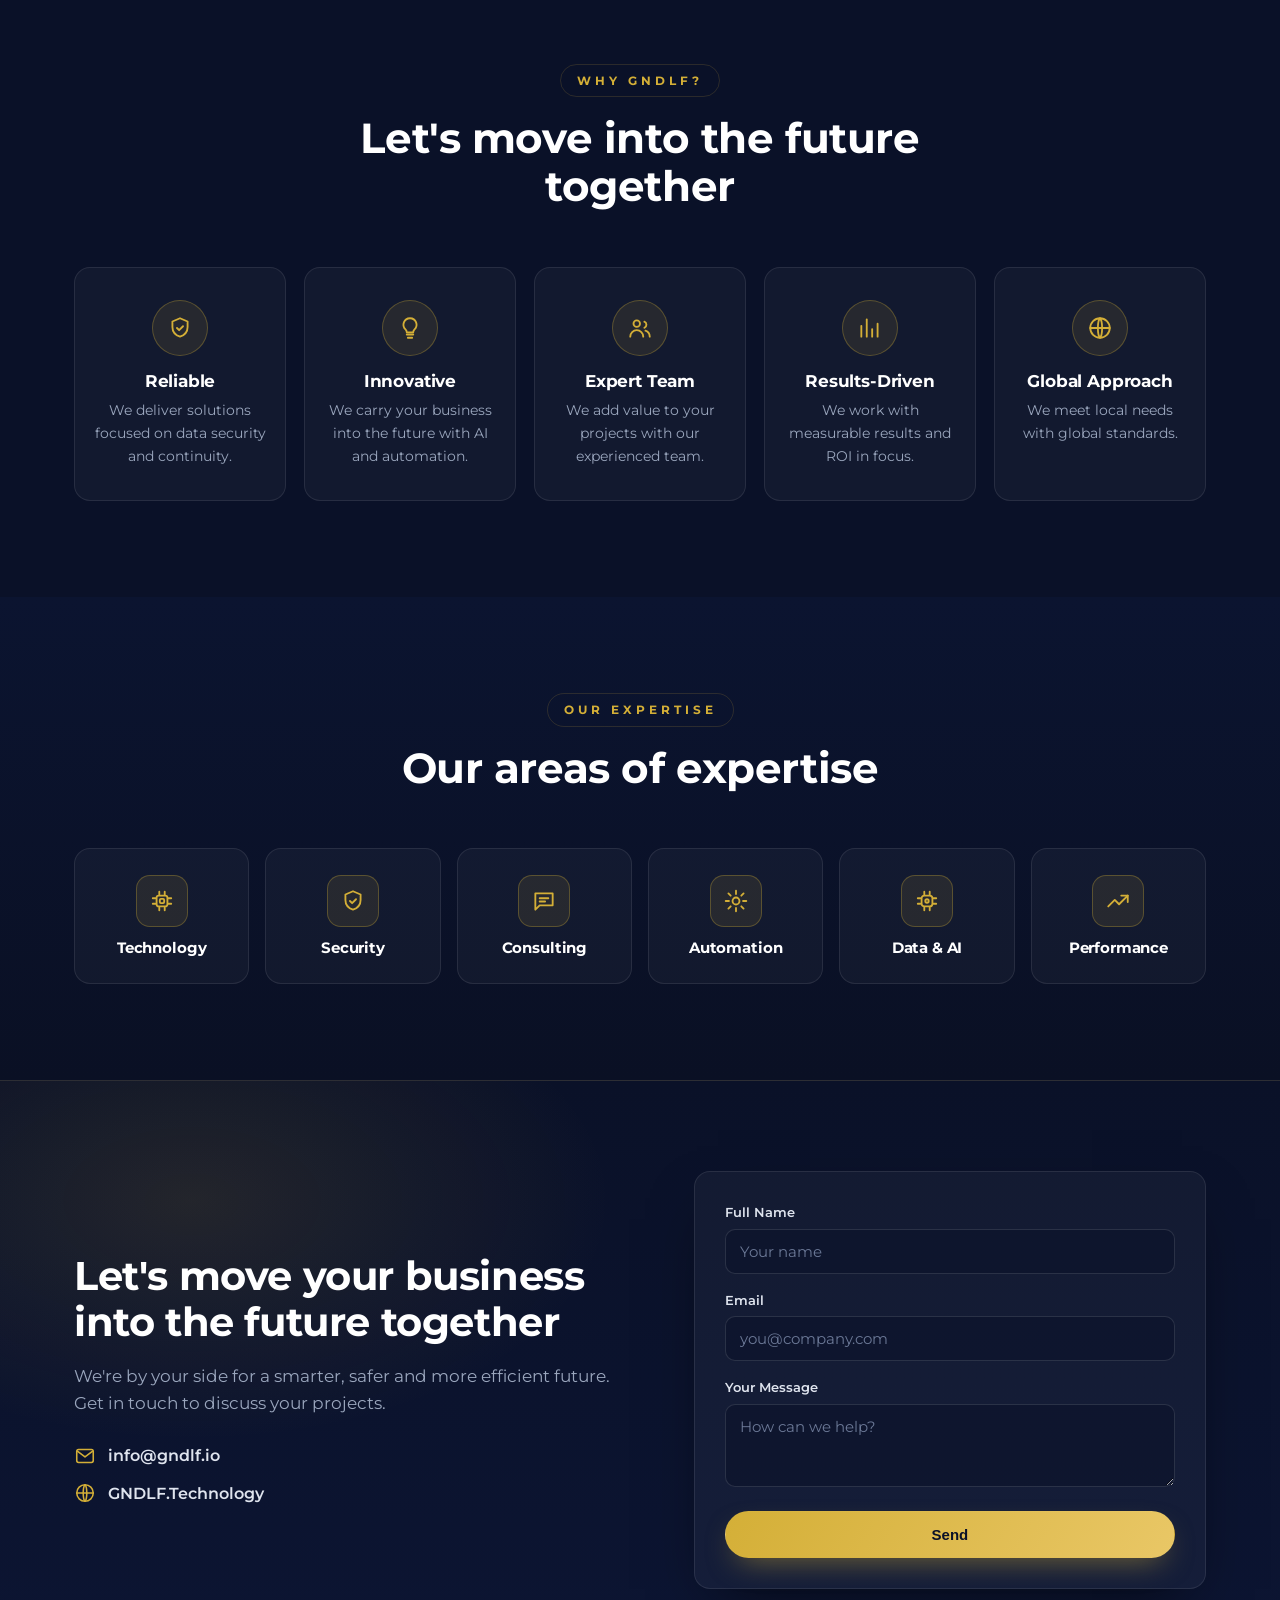
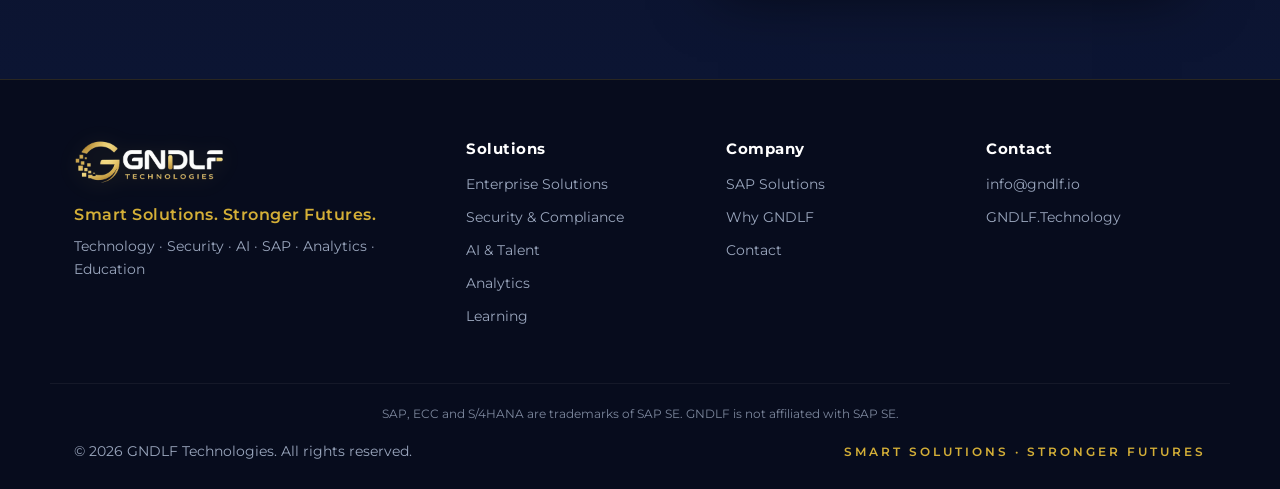
==== commit 716c4d7c: "GNDLF Security Scanner & Pentest ürün sayfası eklendi "GNDLF SAP Security Monitoring" sunumundan esi" ====
--- a/index.html
+++ b/index.html
@@ -316,7 +316,7 @@
         <div class="products">
           <a class="product product--link reveal" href="https://gndlf.io/" target="_blank" rel="noopener" title="GNDLF Monitoring — yeni sekmede aç"><span class="product__icon"><svg viewBox="0 0 24 24" fill="none" stroke="currentColor" stroke-width="1.7" stroke-linecap="round" stroke-linejoin="round"><rect x="3" y="4" width="18" height="13" rx="2"/><path d="M7 21h10"/><path d="M12 17v4"/><path d="M7 12l3-3 2 2 4-4"/></svg></span><h3>GNDLF Monitoring</h3></a>
           <a class="product product--link reveal" href="https://ctrlcost.co/" target="_blank" rel="noopener" title="Ctrl-Cost — yeni sekmede aç"><span class="product__icon"><svg viewBox="0 0 24 24" fill="none" stroke="currentColor" stroke-width="1.7" stroke-linecap="round" stroke-linejoin="round"><path d="M4 20V10M9 20V4M14 20v-7M19 20V8"/></svg></span><h3>GNDLF Ctrl-Cost</h3></a>
-          <div class="product reveal"><span class="product__icon"><svg viewBox="0 0 24 24" fill="none" stroke="currentColor" stroke-width="1.7" stroke-linecap="round" stroke-linejoin="round"><path d="M12 3l7 3v5c0 4.5-3 7.6-7 9-4-1.4-7-4.5-7-9V6z"/><path d="M9.2 12l2 2 3.6-3.6"/></svg></span><h3>GNDLF Security Scanner &amp; Pentest</h3></div>
+          <a class="product product--link reveal" href="security-scanner.html" target="_blank" rel="noopener" title="GNDLF Security Scanner &amp; Pentest — yeni sekmede aç"><span class="product__icon"><svg viewBox="0 0 24 24" fill="none" stroke="currentColor" stroke-width="1.7" stroke-linecap="round" stroke-linejoin="round"><path d="M12 3l7 3v5c0 4.5-3 7.6-7 9-4-1.4-7-4.5-7-9V6z"/><path d="M9.2 12l2 2 3.6-3.6"/></svg></span><h3>GNDLF Security Scanner &amp; Pentest</h3></a>
           <div class="product reveal"><span class="product__icon"><svg viewBox="0 0 24 24" fill="none" stroke="currentColor" stroke-width="1.7" stroke-linecap="round" stroke-linejoin="round"><rect x="5" y="4" width="14" height="17" rx="2"/><rect x="9" y="2.5" width="6" height="3" rx="1"/><path d="M8.5 12.5l2.2 2.2 4-4.2"/></svg></span><h3>GNDLF AI Test Automation</h3></div>
           <a class="product product--link reveal" href="pmo-cockpit.html" target="_blank" rel="noopener" title="GNDLF PMO Cockpit — yeni sekmede aç"><span class="product__icon"><svg viewBox="0 0 24 24" fill="none" stroke="currentColor" stroke-width="1.7" stroke-linecap="round" stroke-linejoin="round"><rect x="3" y="4" width="18" height="16" rx="2"/><path d="M3 9h18M9 9v11"/></svg></span><h3>GNDLF PMO Cockpit</h3></a>
           <a class="product product--link reveal" href="https://meetbadi.com/" target="_blank" rel="noopener" title="MeetBadi — yeni sekmede aç"><span class="product__icon"><svg viewBox="0 0 24 24" fill="none" stroke="currentColor" stroke-width="1.7" stroke-linecap="round" stroke-linejoin="round"><rect x="9" y="3" width="6" height="11" rx="3"/><path d="M6 11a6 6 0 0 0 12 0"/><path d="M12 17v4M9 21h6"/></svg></span><h3>MeetBadi AI Note Taker</h3></a>
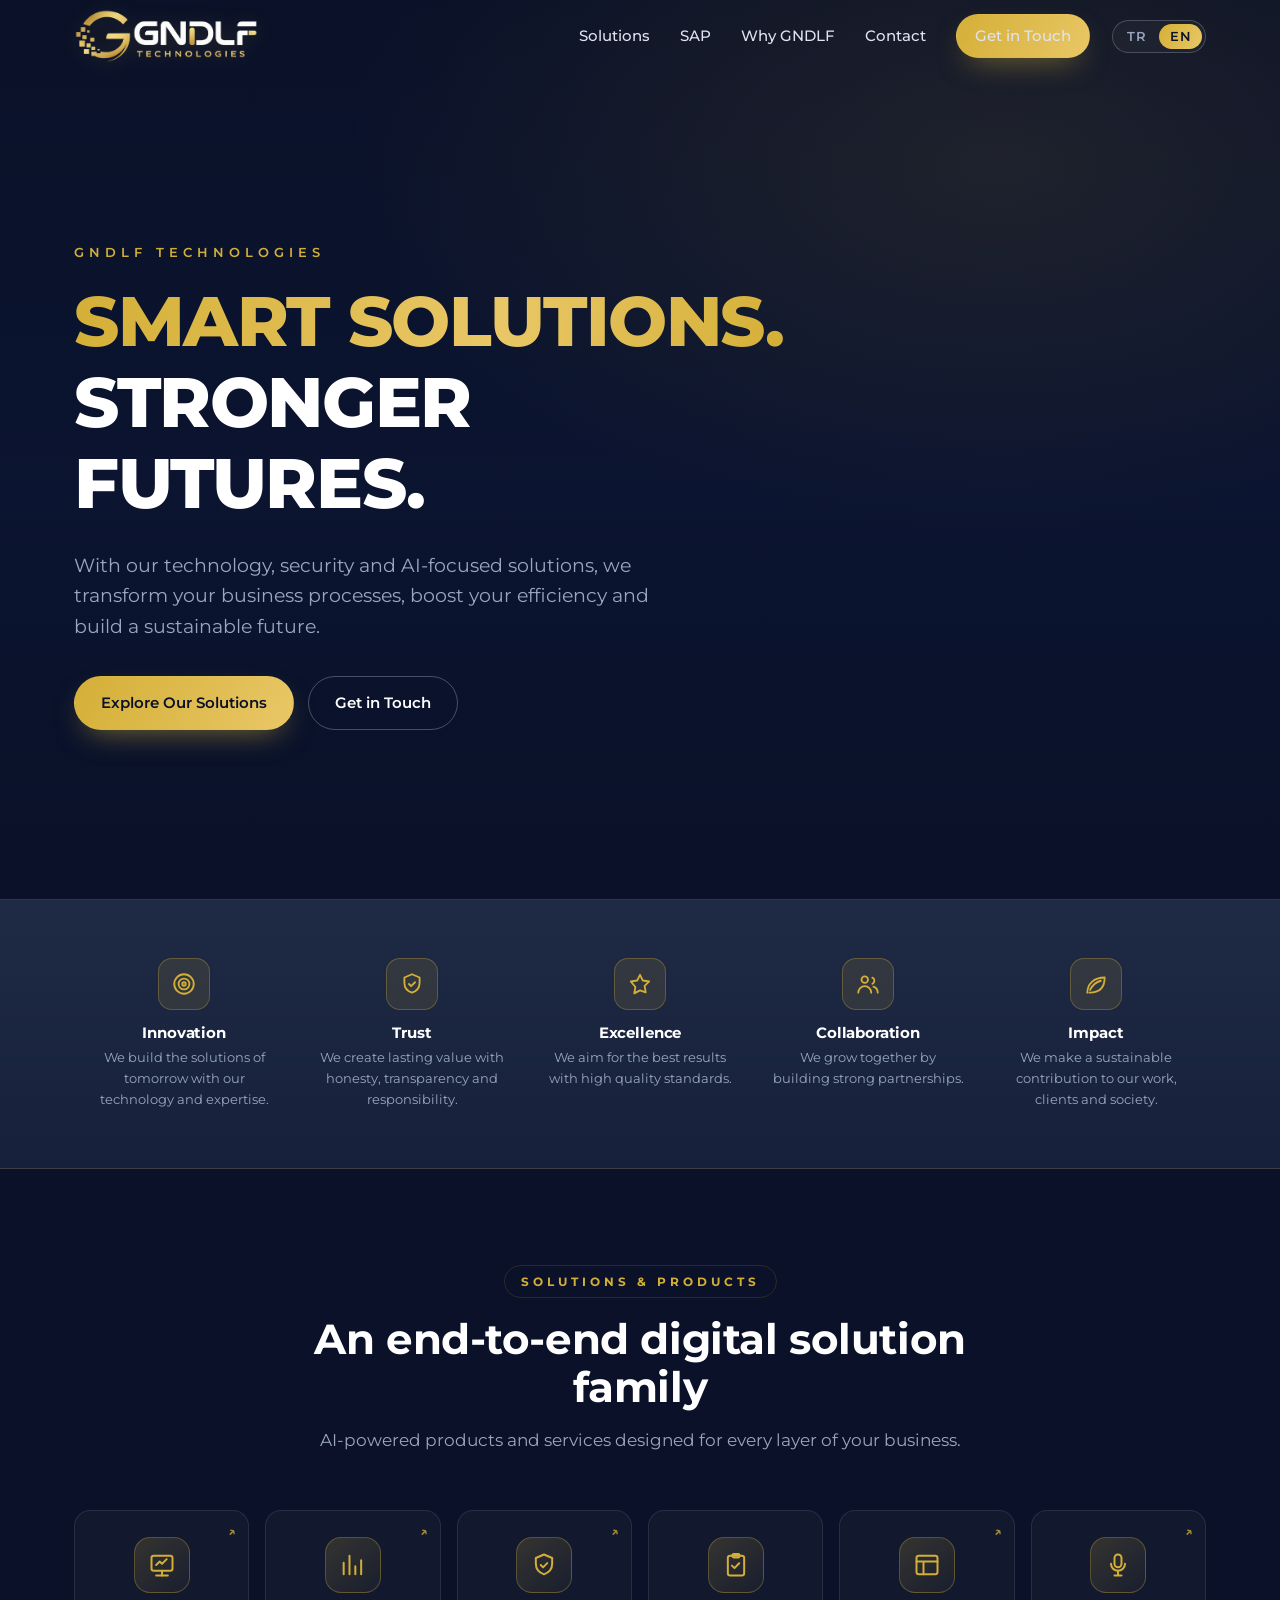
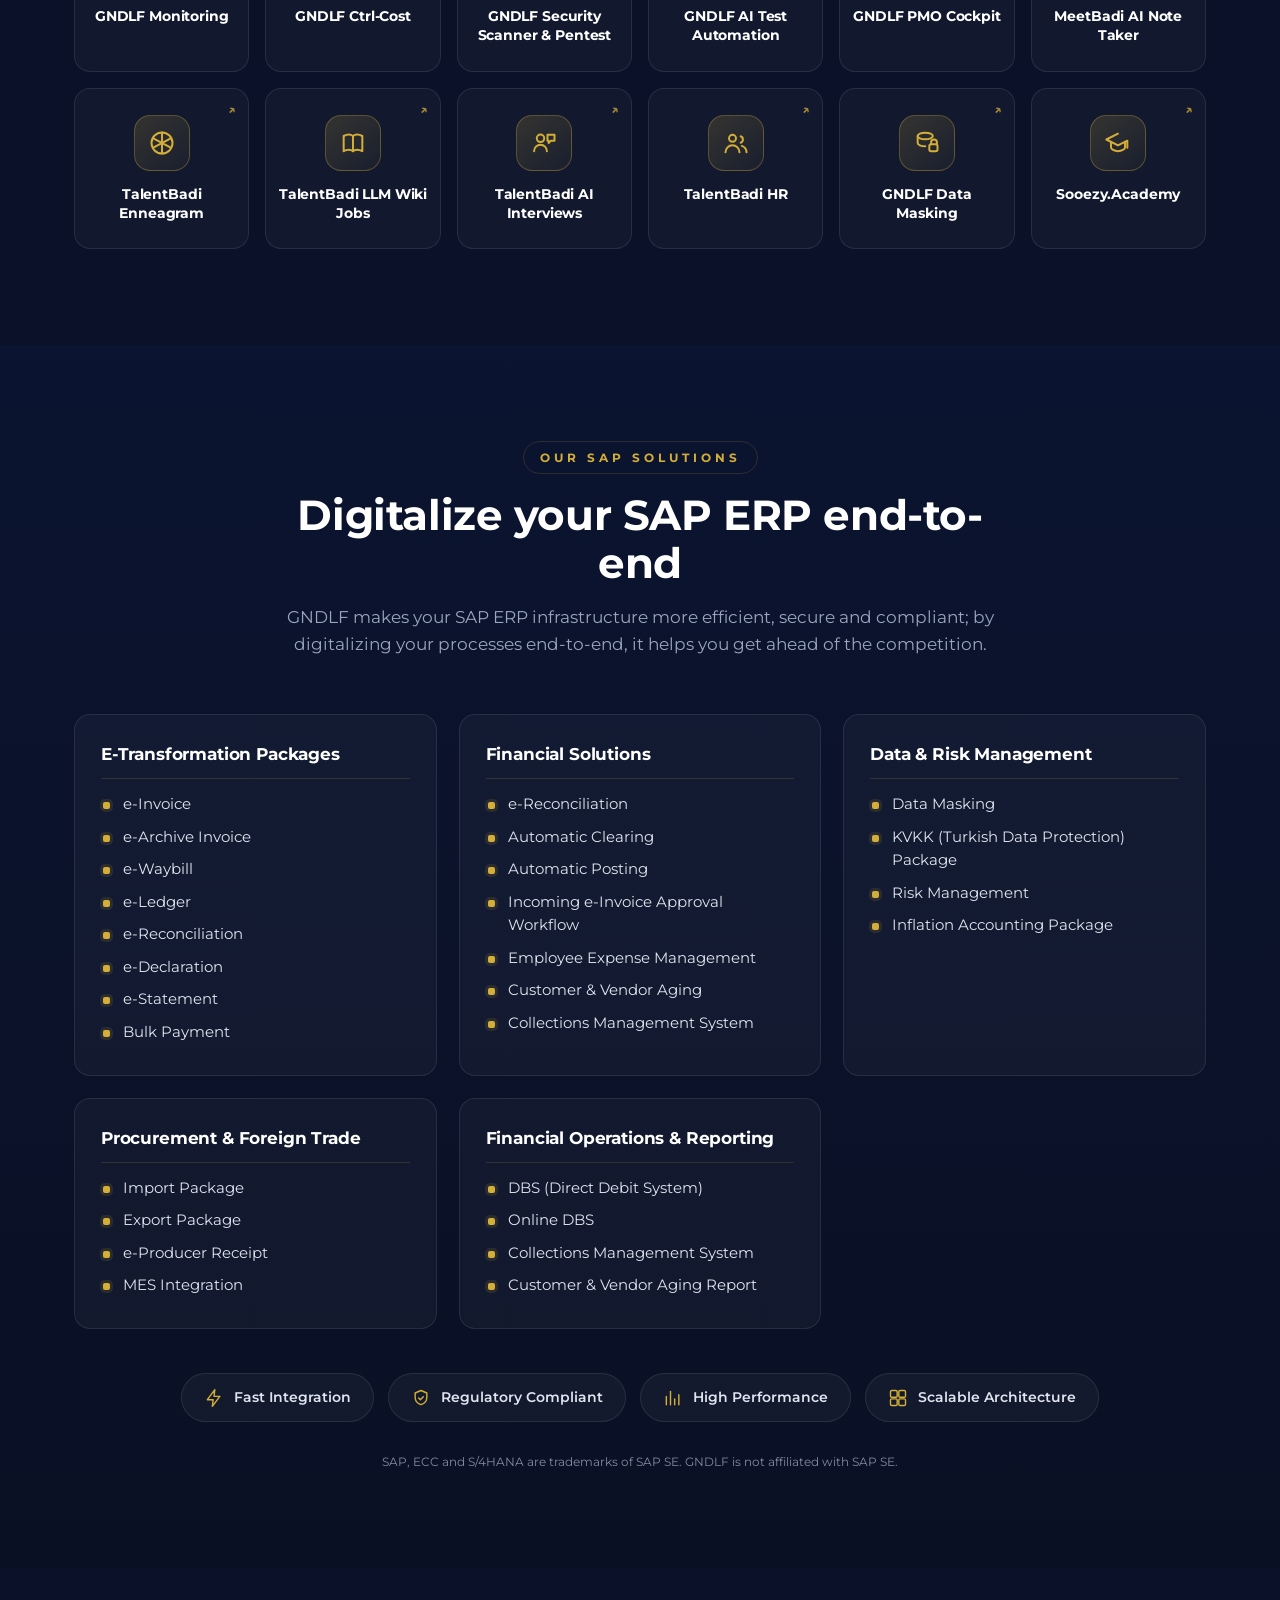
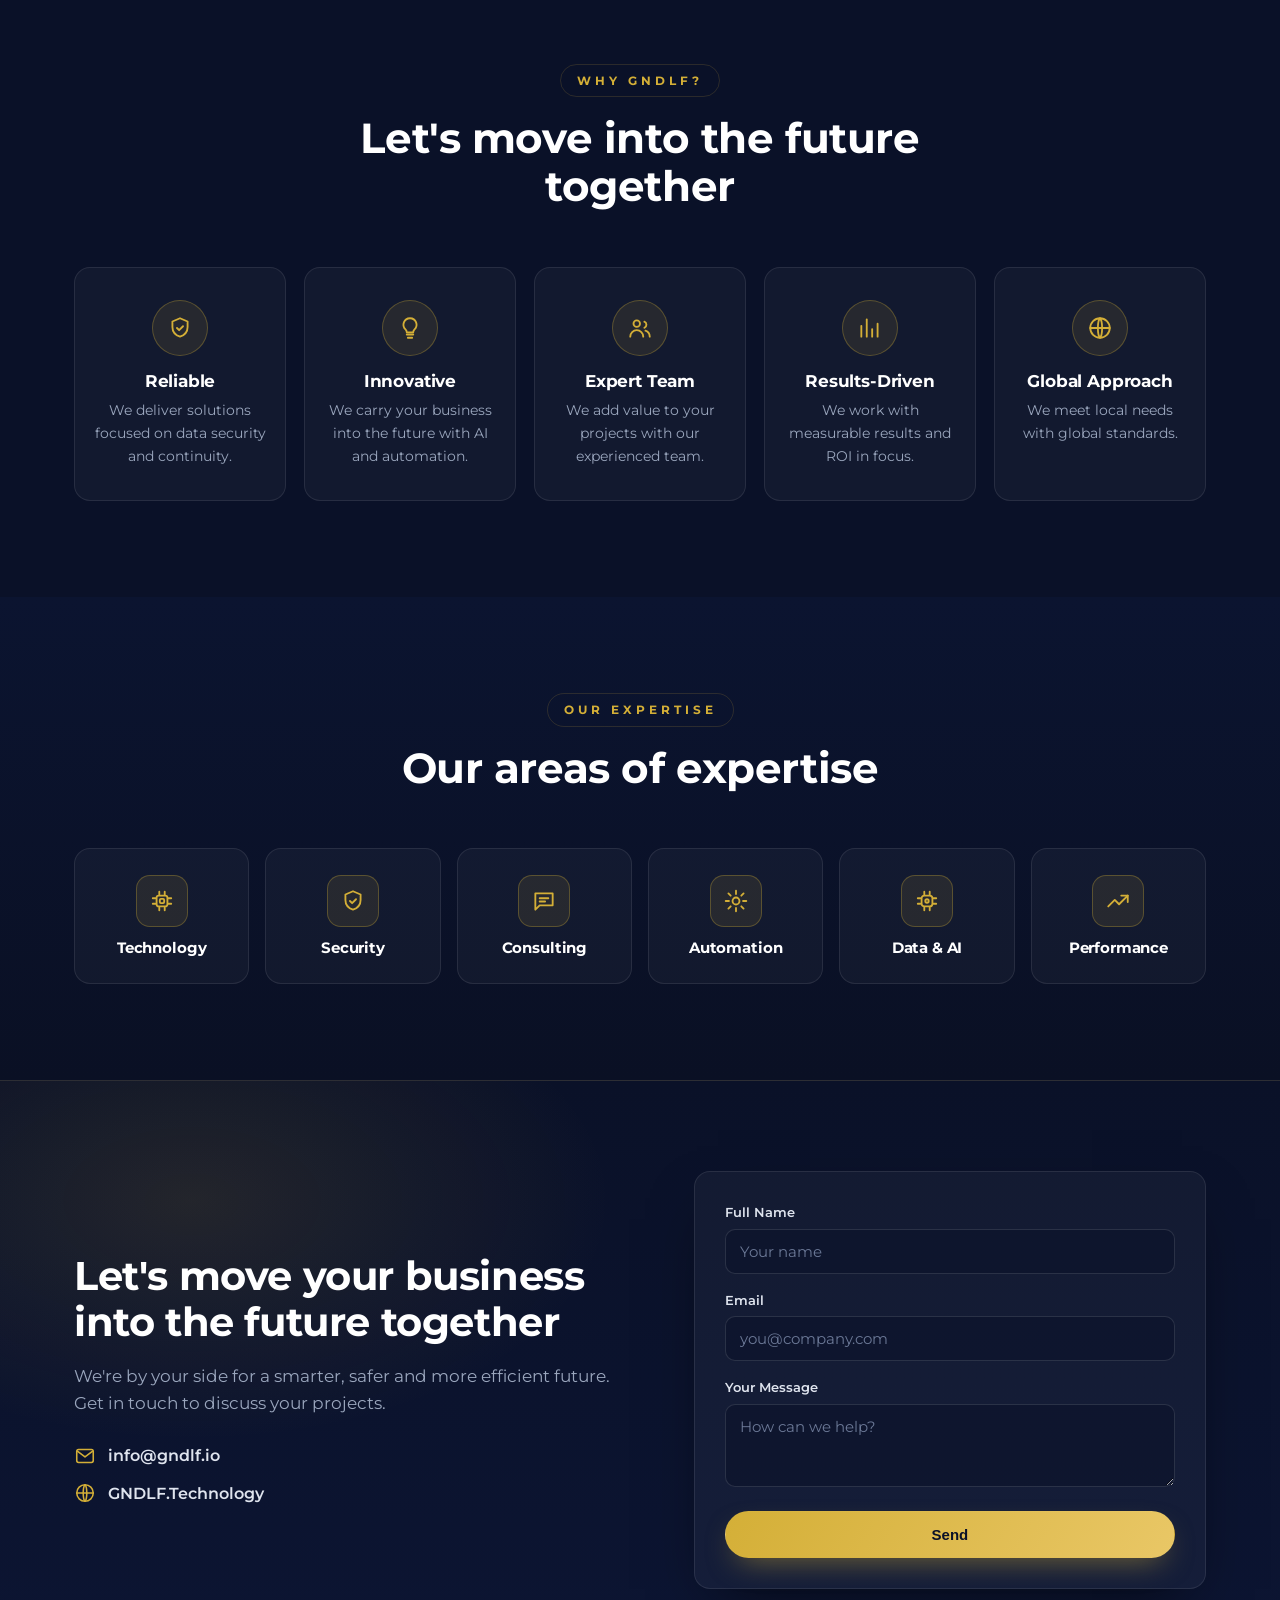
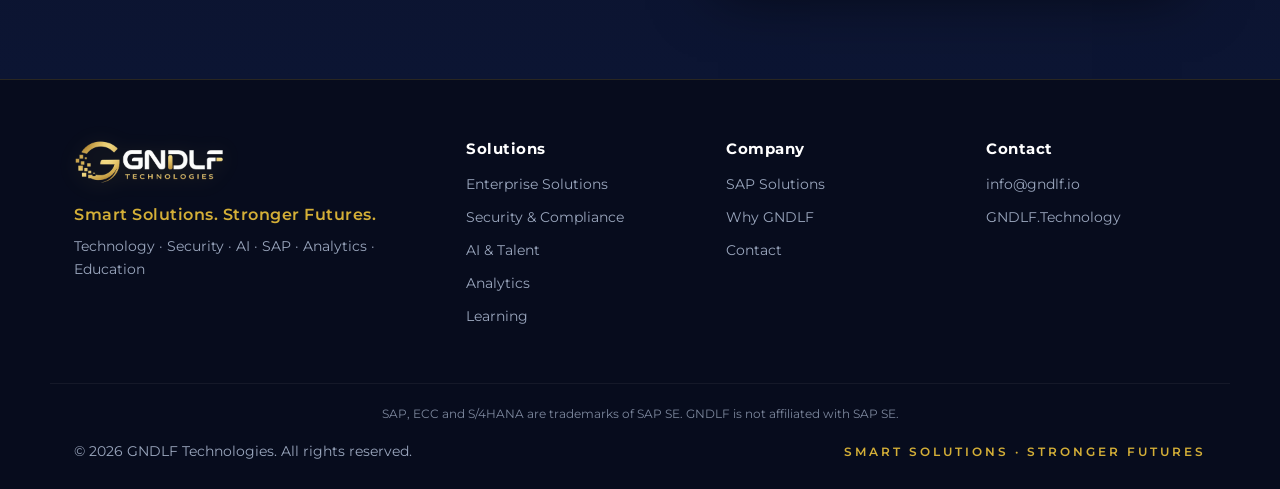
==== commit b7ecfa99: "GNDLF Data Masking ürün sayfası eklendi (EN/TR) "ESM DATA MASKING TURKCe.pdf" broşüründen esinlenile" ====
--- a/index.html
+++ b/index.html
@@ -324,7 +324,7 @@
           <a class="product product--link reveal" href="https://talentbadi.com/" target="_blank" rel="noopener" title="TalentBadi — yeni sekmede aç"><span class="product__icon"><svg viewBox="0 0 24 24" fill="none" stroke="currentColor" stroke-width="1.7" stroke-linecap="round" stroke-linejoin="round"><path d="M12 6c-2-1.5-5-1.5-8 0v13c3-1.5 6-1.5 8 0 2-1.5 5-1.5 8 0V6c-3-1.5-6-1.5-8 0z"/><path d="M12 6v13"/></svg></span><h3>TalentBadi LLM Wiki Jobs</h3></a>
           <a class="product product--link reveal" href="https://talentbadi.com/" target="_blank" rel="noopener" title="TalentBadi — yeni sekmede aç"><span class="product__icon"><svg viewBox="0 0 24 24" fill="none" stroke="currentColor" stroke-width="1.7" stroke-linecap="round" stroke-linejoin="round"><circle cx="9" cy="8" r="3.2"/><path d="M3.5 19a5.5 5.5 0 0 1 11 0"/><path d="M15 5h6v5h-3l-2 2v-2h-1z"/></svg></span><h3>TalentBadi AI Interviews</h3></a>
           <a class="product product--link reveal" href="https://talentbadi.com/" target="_blank" rel="noopener" title="TalentBadi — yeni sekmede aç"><span class="product__icon"><svg viewBox="0 0 24 24" fill="none" stroke="currentColor" stroke-width="1.7" stroke-linecap="round" stroke-linejoin="round"><circle cx="9" cy="8" r="3"/><path d="M3 20a6 6 0 0 1 12 0"/><path d="M16 6.2a3 3 0 0 1 0 5.6"/><path d="M17 14.5a6 6 0 0 1 4 5.5"/></svg></span><h3>TalentBadi HR</h3></a>
-          <div class="product reveal"><span class="product__icon"><svg viewBox="0 0 24 24" fill="none" stroke="currentColor" stroke-width="1.7" stroke-linecap="round" stroke-linejoin="round"><ellipse cx="10.5" cy="6" rx="6.5" ry="2.8"/><path d="M4 6v6c0 1.5 2.9 2.8 6.5 2.8"/><rect x="14" y="13" width="7" height="6" rx="1.5"/><path d="M15.5 13v-1.5a2.5 2.5 0 0 1 5 0V13"/></svg></span><h3>GNDLF Data Masking</h3></div>
+          <a class="product product--link reveal" href="data-masking.html" target="_blank" rel="noopener" title="GNDLF Data Masking — yeni sekmede aç"><span class="product__icon"><svg viewBox="0 0 24 24" fill="none" stroke="currentColor" stroke-width="1.7" stroke-linecap="round" stroke-linejoin="round"><ellipse cx="10.5" cy="6" rx="6.5" ry="2.8"/><path d="M4 6v6c0 1.5 2.9 2.8 6.5 2.8"/><rect x="14" y="13" width="7" height="6" rx="1.5"/><path d="M15.5 13v-1.5a2.5 2.5 0 0 1 5 0V13"/></svg></span><h3>GNDLF Data Masking</h3></a>
           <a class="product product--link reveal" href="https://sooezy.academy/" target="_blank" rel="noopener" title="Sooezy.Academy — yeni sekmede aç"><span class="product__icon"><svg viewBox="0 0 24 24" fill="none" stroke="currentColor" stroke-width="1.7" stroke-linecap="round" stroke-linejoin="round"><path d="M12 4L2 9l10 5 8-4v6"/><path d="M6 11.5V16c0 1.1 2.7 3 6 3s6-1.9 6-3v-4.5"/></svg></span><h3>Sooezy.Academy</h3></a>
         </div>
       </div>
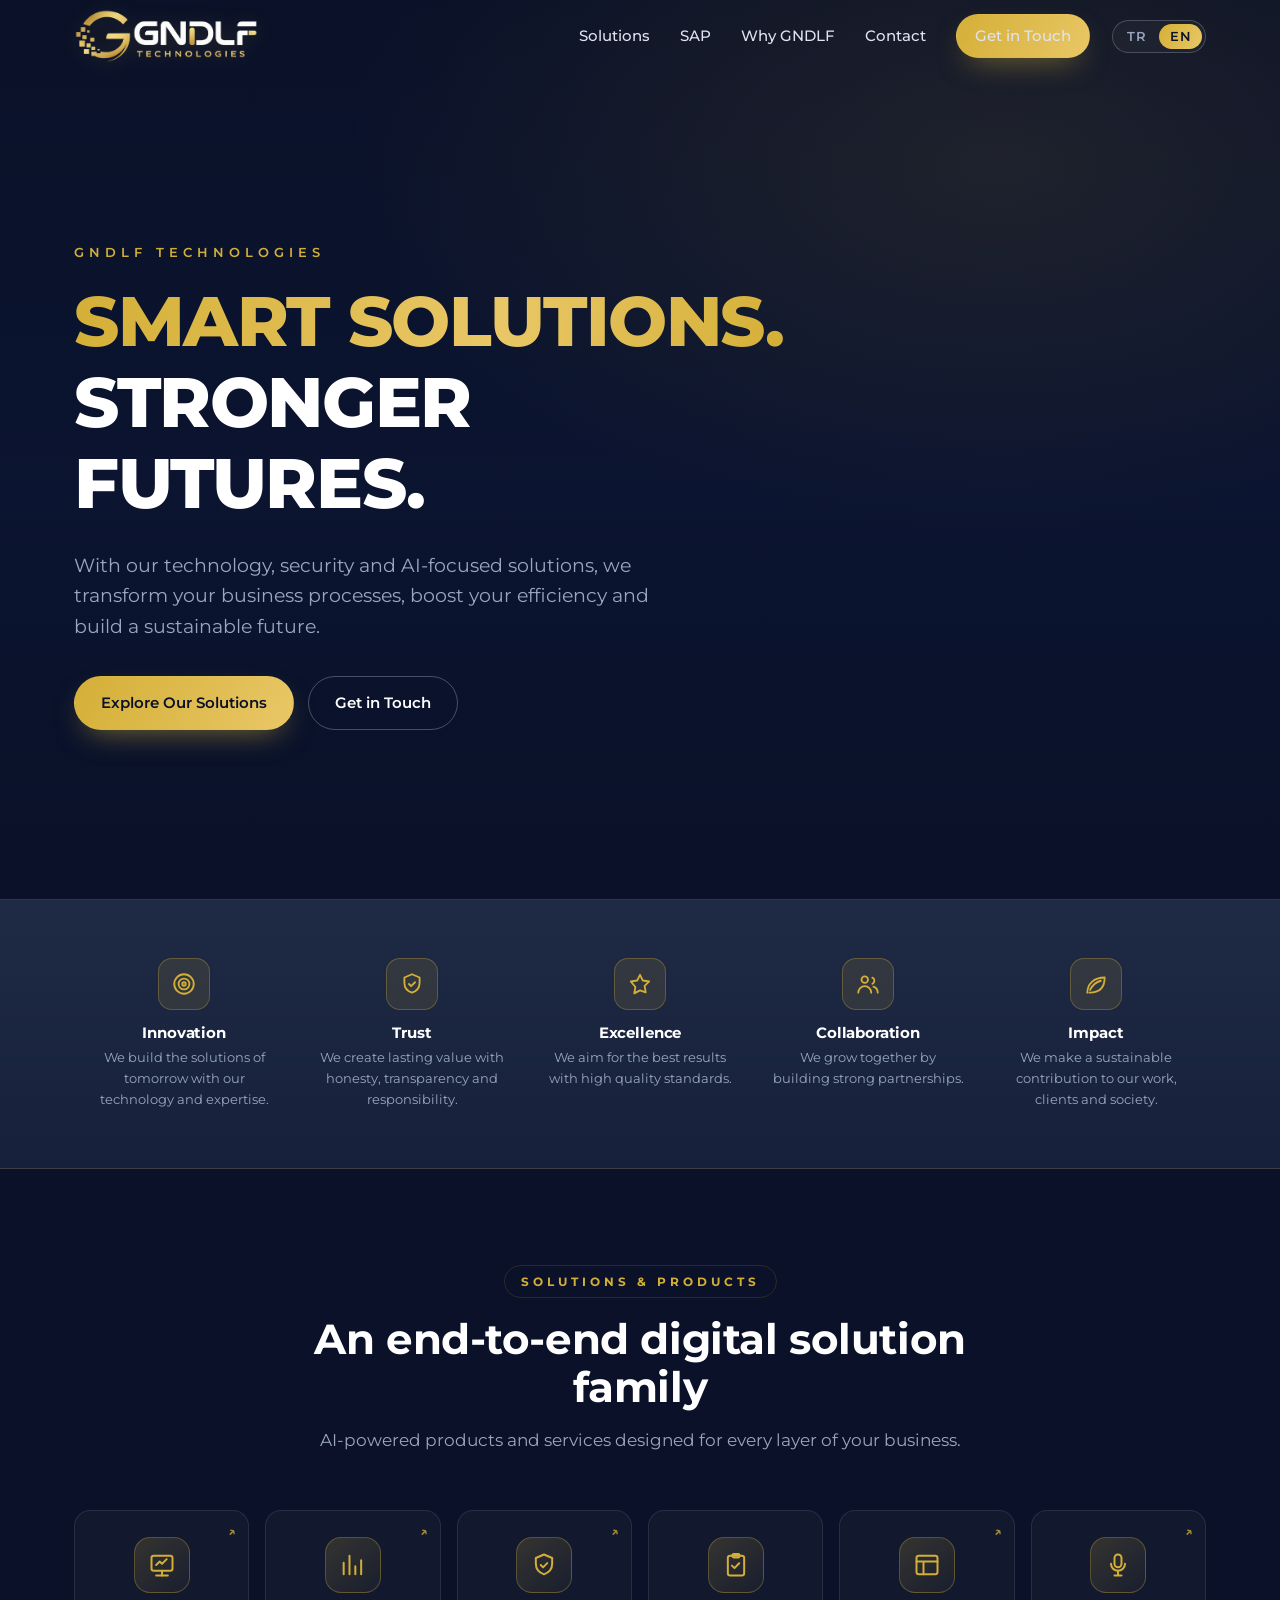
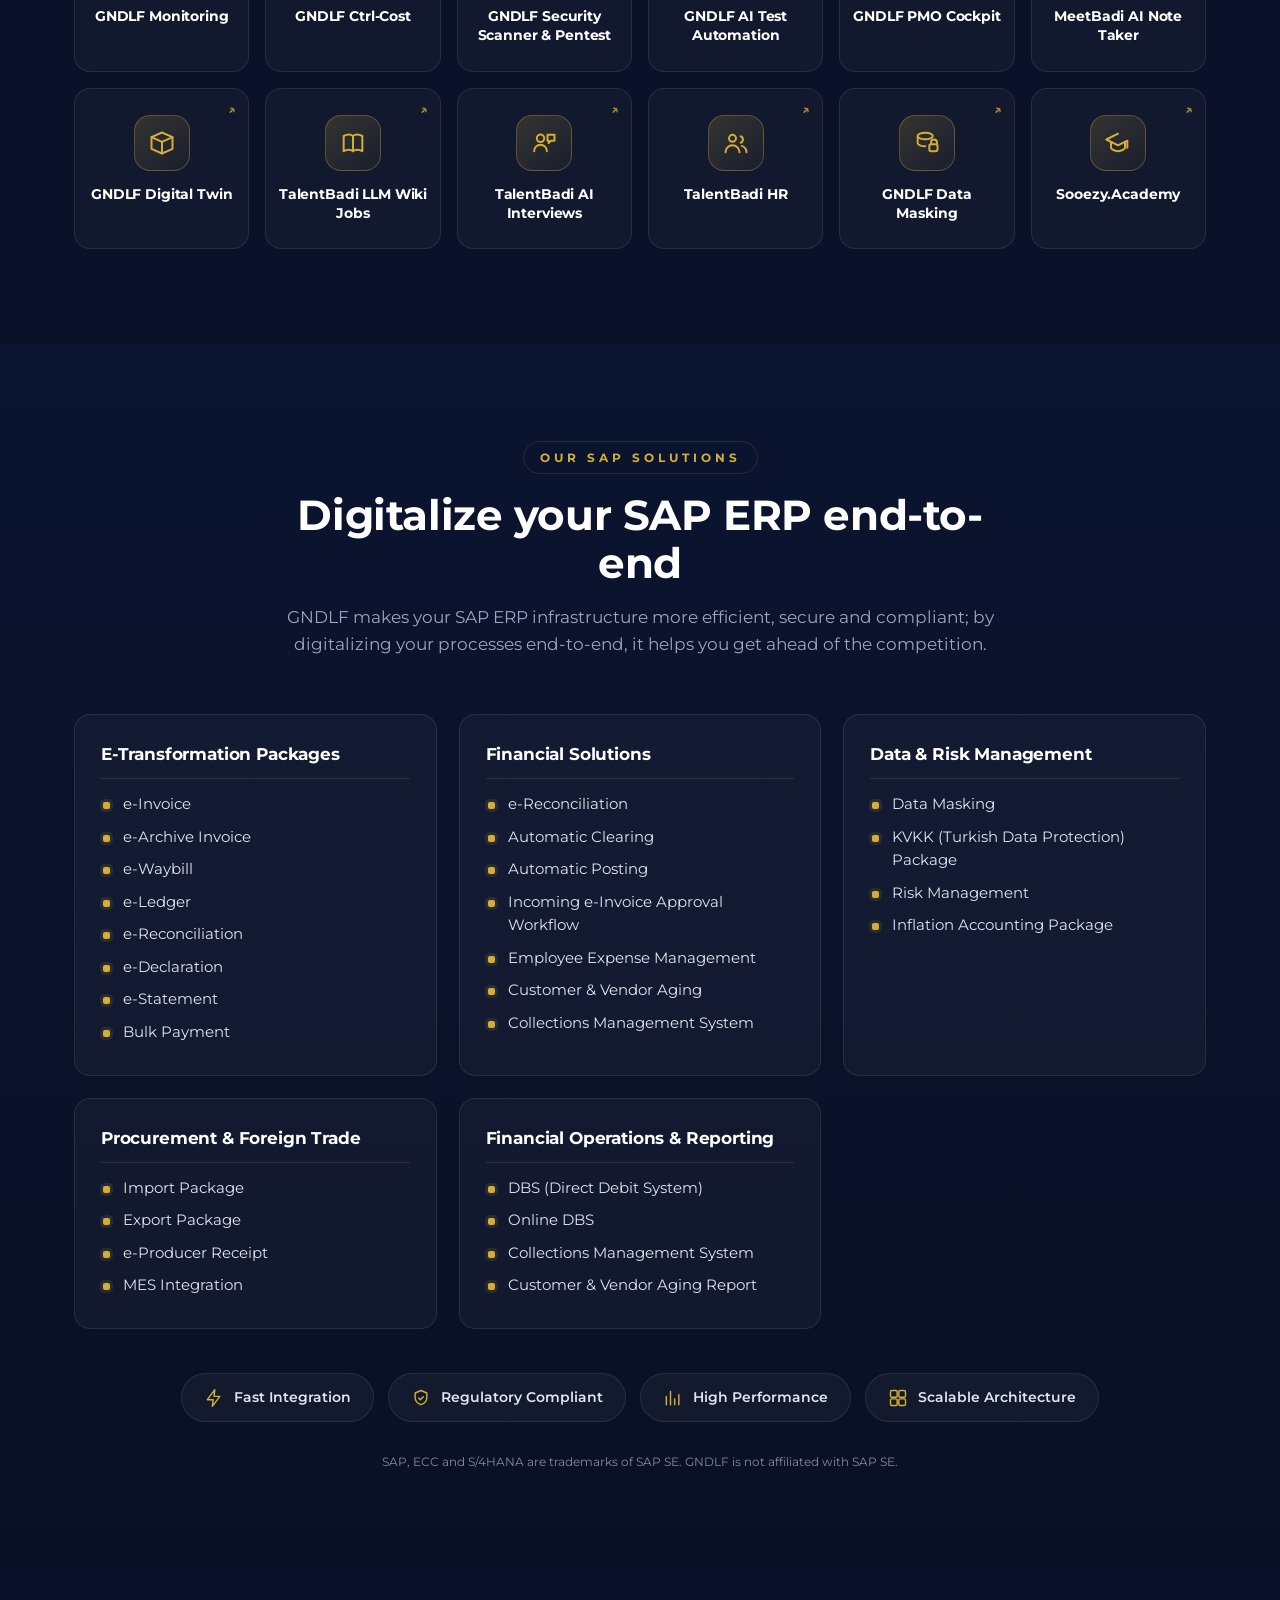
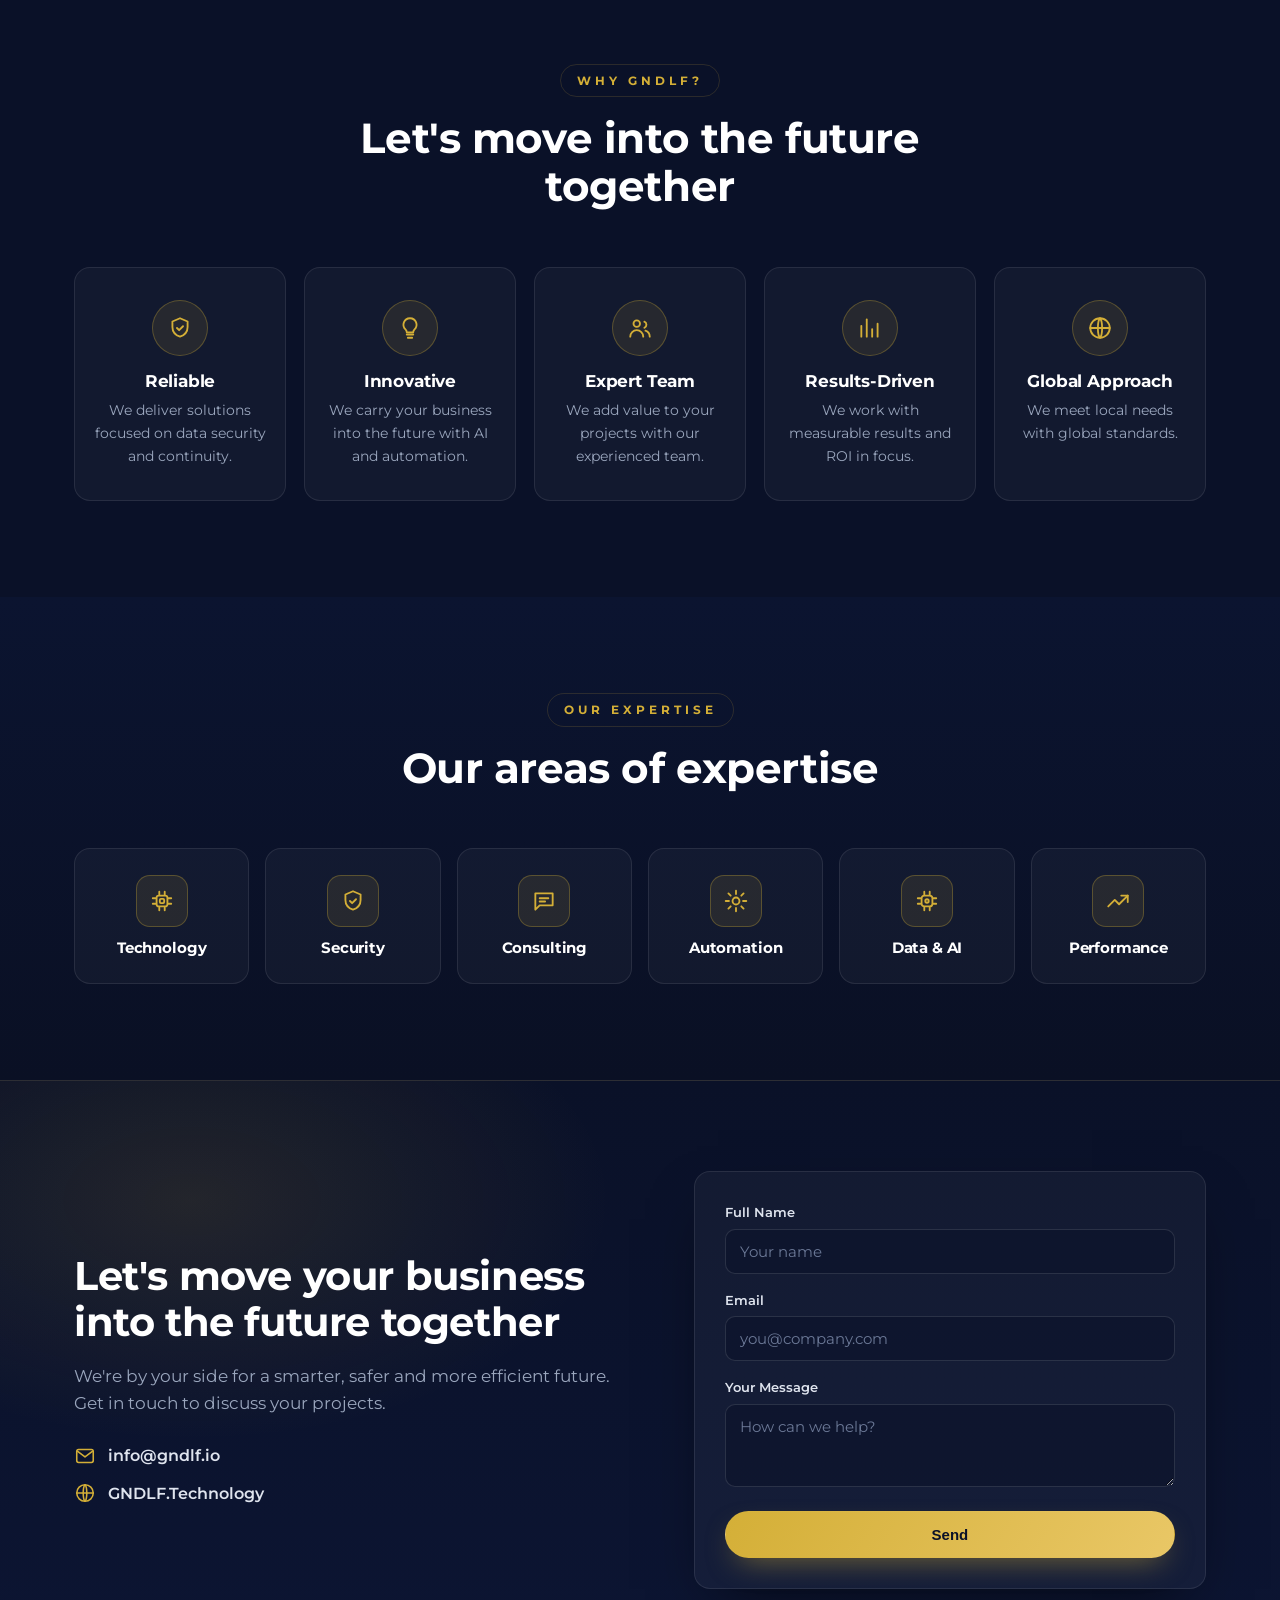
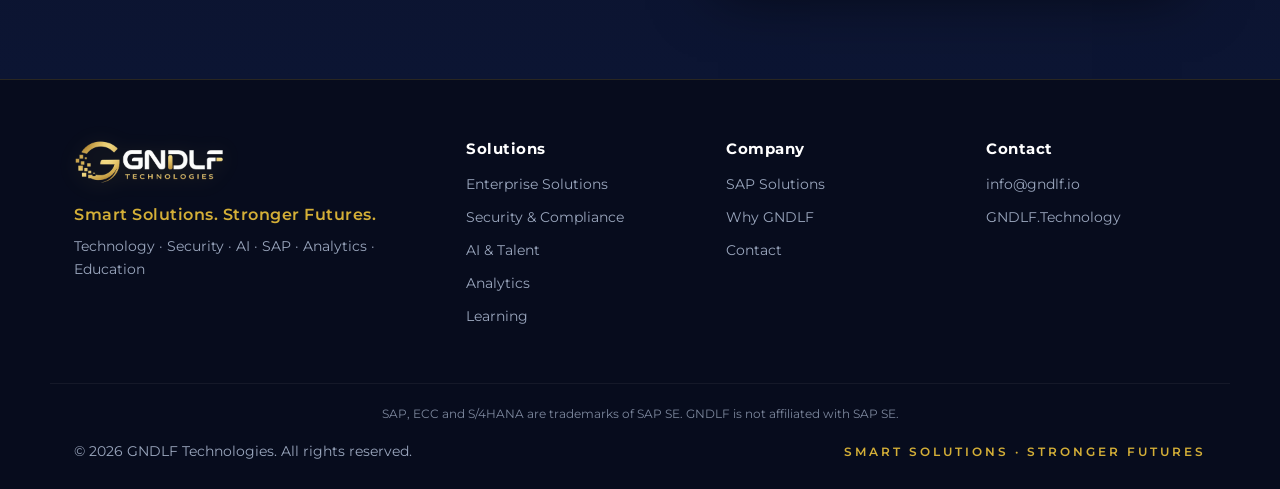
==== commit 4483df80: "TalentBadi Enneagram kartı GNDLF Digital Twin ile değiştirildi Kart artık https://digitaltwin.gndlf." ====
--- a/index.html
+++ b/index.html
@@ -264,11 +264,11 @@
       </a>
       <div class="nav__right">
         <nav class="nav__links" id="navLinks" aria-label="Ana menü">
-          <a href="#cozumler" data-i18n="nav.solutions">Çözümler</a>
+          <a href="#solutions" data-i18n="nav.solutions">Çözümler</a>
           <a href="#sap">SAP</a>
-          <a href="#neden" data-i18n="nav.why">Neden GNDLF</a>
-          <a href="#iletisim" data-i18n="nav.contact">İletişim</a>
-          <a href="#iletisim" class="btn btn--gold btn--sm nav__cta" data-i18n="nav.cta">Bize Ulaşın</a>
+          <a href="#why-gndlf" data-i18n="nav.why">Neden GNDLF</a>
+          <a href="#contact" data-i18n="nav.contact">İletişim</a>
+          <a href="#contact" class="btn btn--gold btn--sm nav__cta" data-i18n="nav.cta">Bize Ulaşın</a>
         </nav>
         <div class="lang" role="group" aria-label="Dil / Language">
           <button type="button" class="lang__btn" data-set-lang="tr">TR</button>
@@ -289,8 +289,8 @@
           <h1 class="hero__title"><span class="grad-gold">SMART SOLUTIONS.</span><br /><span>STRONGER FUTURES.</span></h1>
           <p class="hero__lead" data-i18n="hero.lead">Teknoloji, güvenlik ve yapay zeka odaklı çözümlerimizle iş süreçlerinizi dönüştürüyor, verimliliğinizi artırıyor ve sürdürülebilir bir gelecek inşa ediyoruz.</p>
           <div class="hero__actions">
-            <a href="#cozumler" class="btn btn--gold" data-i18n="hero.cta1">Çözümlerimizi Keşfedin</a>
-            <a href="#iletisim" class="btn btn--ghost" data-i18n="hero.cta2">Bize Ulaşın</a>
+            <a href="#solutions" class="btn btn--gold" data-i18n="hero.cta1">Çözümlerimizi Keşfedin</a>
+            <a href="#contact" class="btn btn--ghost" data-i18n="hero.cta2">Bize Ulaşın</a>
           </div>
         </div>
       </div>
@@ -306,7 +306,7 @@
       </div>
     </section>
 
-        <section class="section" id="cozumler">
+        <section class="section" id="solutions">
       <div class="container">
         <header class="section__head reveal">
           <span class="kicker" data-i18n="sol.kicker">ÇÖZÜM VE ÜRÜNLERİMİZ</span>
@@ -320,7 +320,7 @@
           <div class="product reveal"><span class="product__icon"><svg viewBox="0 0 24 24" fill="none" stroke="currentColor" stroke-width="1.7" stroke-linecap="round" stroke-linejoin="round"><rect x="5" y="4" width="14" height="17" rx="2"/><rect x="9" y="2.5" width="6" height="3" rx="1"/><path d="M8.5 12.5l2.2 2.2 4-4.2"/></svg></span><h3>GNDLF AI Test Automation</h3></div>
           <a class="product product--link reveal" href="pmo-cockpit.html" target="_blank" rel="noopener" title="GNDLF PMO Cockpit — yeni sekmede aç"><span class="product__icon"><svg viewBox="0 0 24 24" fill="none" stroke="currentColor" stroke-width="1.7" stroke-linecap="round" stroke-linejoin="round"><rect x="3" y="4" width="18" height="16" rx="2"/><path d="M3 9h18M9 9v11"/></svg></span><h3>GNDLF PMO Cockpit</h3></a>
           <a class="product product--link reveal" href="https://meetbadi.com/" target="_blank" rel="noopener" title="MeetBadi — yeni sekmede aç"><span class="product__icon"><svg viewBox="0 0 24 24" fill="none" stroke="currentColor" stroke-width="1.7" stroke-linecap="round" stroke-linejoin="round"><rect x="9" y="3" width="6" height="11" rx="3"/><path d="M6 11a6 6 0 0 0 12 0"/><path d="M12 17v4M9 21h6"/></svg></span><h3>MeetBadi AI Note Taker</h3></a>
-          <a class="product product--link reveal" href="https://talentbadi.com/" target="_blank" rel="noopener" title="TalentBadi — yeni sekmede aç"><span class="product__icon"><svg viewBox="0 0 24 24" fill="none" stroke="currentColor" stroke-width="1.7" stroke-linecap="round" stroke-linejoin="round"><circle cx="12" cy="12" r="9"/><path d="M12 3v18M4.5 8l15 8M19.5 8l-15 8"/></svg></span><h3>TalentBadi Enneagram</h3></a>
+          <a class="product product--link reveal" href="https://digitaltwin.gndlf.io/" target="_blank" rel="noopener" title="GNDLF Digital Twin — yeni sekmede aç"><span class="product__icon"><svg viewBox="0 0 24 24" fill="none" stroke="currentColor" stroke-width="1.7" stroke-linecap="round" stroke-linejoin="round"><path d="M3 7l9-4 9 4-9 4-9-4z"/><path d="M3 7v10l9 4 9-4V7"/><path d="M12 11v10"/></svg></span><h3>GNDLF Digital Twin</h3></a>
           <a class="product product--link reveal" href="https://talentbadi.com/" target="_blank" rel="noopener" title="TalentBadi — yeni sekmede aç"><span class="product__icon"><svg viewBox="0 0 24 24" fill="none" stroke="currentColor" stroke-width="1.7" stroke-linecap="round" stroke-linejoin="round"><path d="M12 6c-2-1.5-5-1.5-8 0v13c3-1.5 6-1.5 8 0 2-1.5 5-1.5 8 0V6c-3-1.5-6-1.5-8 0z"/><path d="M12 6v13"/></svg></span><h3>TalentBadi LLM Wiki Jobs</h3></a>
           <a class="product product--link reveal" href="https://talentbadi.com/" target="_blank" rel="noopener" title="TalentBadi — yeni sekmede aç"><span class="product__icon"><svg viewBox="0 0 24 24" fill="none" stroke="currentColor" stroke-width="1.7" stroke-linecap="round" stroke-linejoin="round"><circle cx="9" cy="8" r="3.2"/><path d="M3.5 19a5.5 5.5 0 0 1 11 0"/><path d="M15 5h6v5h-3l-2 2v-2h-1z"/></svg></span><h3>TalentBadi AI Interviews</h3></a>
           <a class="product product--link reveal" href="https://talentbadi.com/" target="_blank" rel="noopener" title="TalentBadi — yeni sekmede aç"><span class="product__icon"><svg viewBox="0 0 24 24" fill="none" stroke="currentColor" stroke-width="1.7" stroke-linecap="round" stroke-linejoin="round"><circle cx="9" cy="8" r="3"/><path d="M3 20a6 6 0 0 1 12 0"/><path d="M16 6.2a3 3 0 0 1 0 5.6"/><path d="M17 14.5a6 6 0 0 1 4 5.5"/></svg></span><h3>TalentBadi HR</h3></a>
@@ -369,7 +369,7 @@
       </div>
     </section>
 
-    <section class="section" id="neden">
+    <section class="section" id="why-gndlf">
       <div class="container">
         <header class="section__head reveal">
           <span class="kicker" data-i18n="why.kicker">NEDEN GNDLF?</span>
@@ -417,7 +417,7 @@
       </div>
     </section>
 
-    <section class="cta" id="iletisim">
+    <section class="cta" id="contact">
       <div class="container cta__inner reveal">
         <div class="cta__text">
           <h2 data-i18n="cta.h2">İşinizi birlikte geleceğe taşıyalım</h2>
@@ -453,12 +453,12 @@
       </div>
       <div class="footer__col">
         <h4 data-i18n="foot.col1">Çözümler</h4>
-        <a href="#cozumler">Enterprise Solutions</a><a href="#cozumler">Security &amp; Compliance</a>
-        <a href="#cozumler">AI &amp; Talent</a><a href="#cozumler">Analytics</a><a href="#cozumler">Learning</a>
+        <a href="#solutions">Enterprise Solutions</a><a href="#solutions">Security &amp; Compliance</a>
+        <a href="#solutions">AI &amp; Talent</a><a href="#solutions">Analytics</a><a href="#solutions">Learning</a>
       </div>
       <div class="footer__col">
         <h4 data-i18n="foot.col2">Kurumsal</h4>
-        <a href="#sap" data-i18n="foot.sap">SAP Çözümleri</a><a href="#neden" data-i18n="foot.why">Neden GNDLF</a><a href="#iletisim" data-i18n="foot.contact">İletişim</a>
+        <a href="#sap" data-i18n="foot.sap">SAP Çözümleri</a><a href="#why-gndlf" data-i18n="foot.why">Neden GNDLF</a><a href="#contact" data-i18n="foot.contact">İletişim</a>
       </div>
       <div class="footer__col">
         <h4 data-i18n="foot.col3">İletişim</h4>
@@ -641,7 +641,7 @@
     }
 
     function initScrollSpy() {
-      var ids = ['cozumler', 'sap', 'neden', 'iletisim'];
+      var ids = ['solutions', 'sap', 'why-gndlf', 'contact'];
       var sections = ids.map(function (id) { return document.getElementById(id); }).filter(Boolean);
       var links = {};
       var as = document.querySelectorAll('.nav__links a[href^="#"]');
